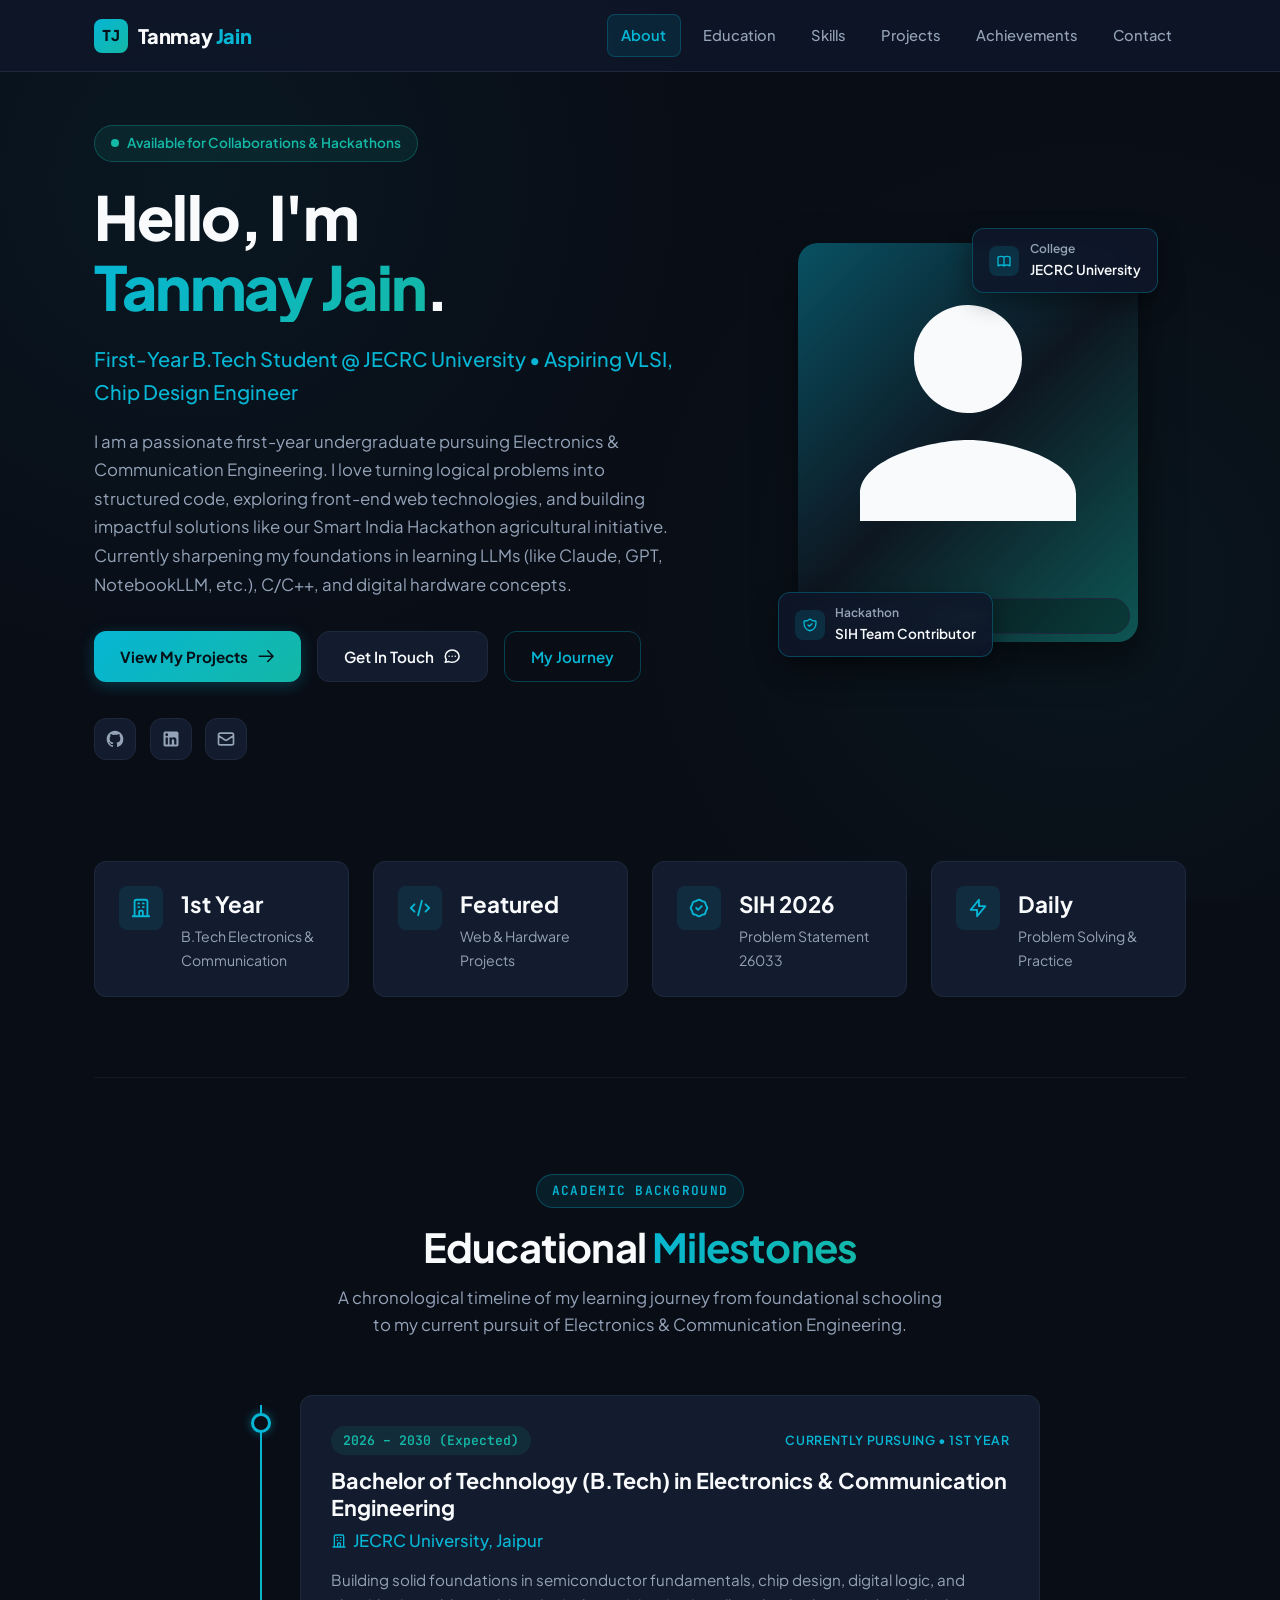
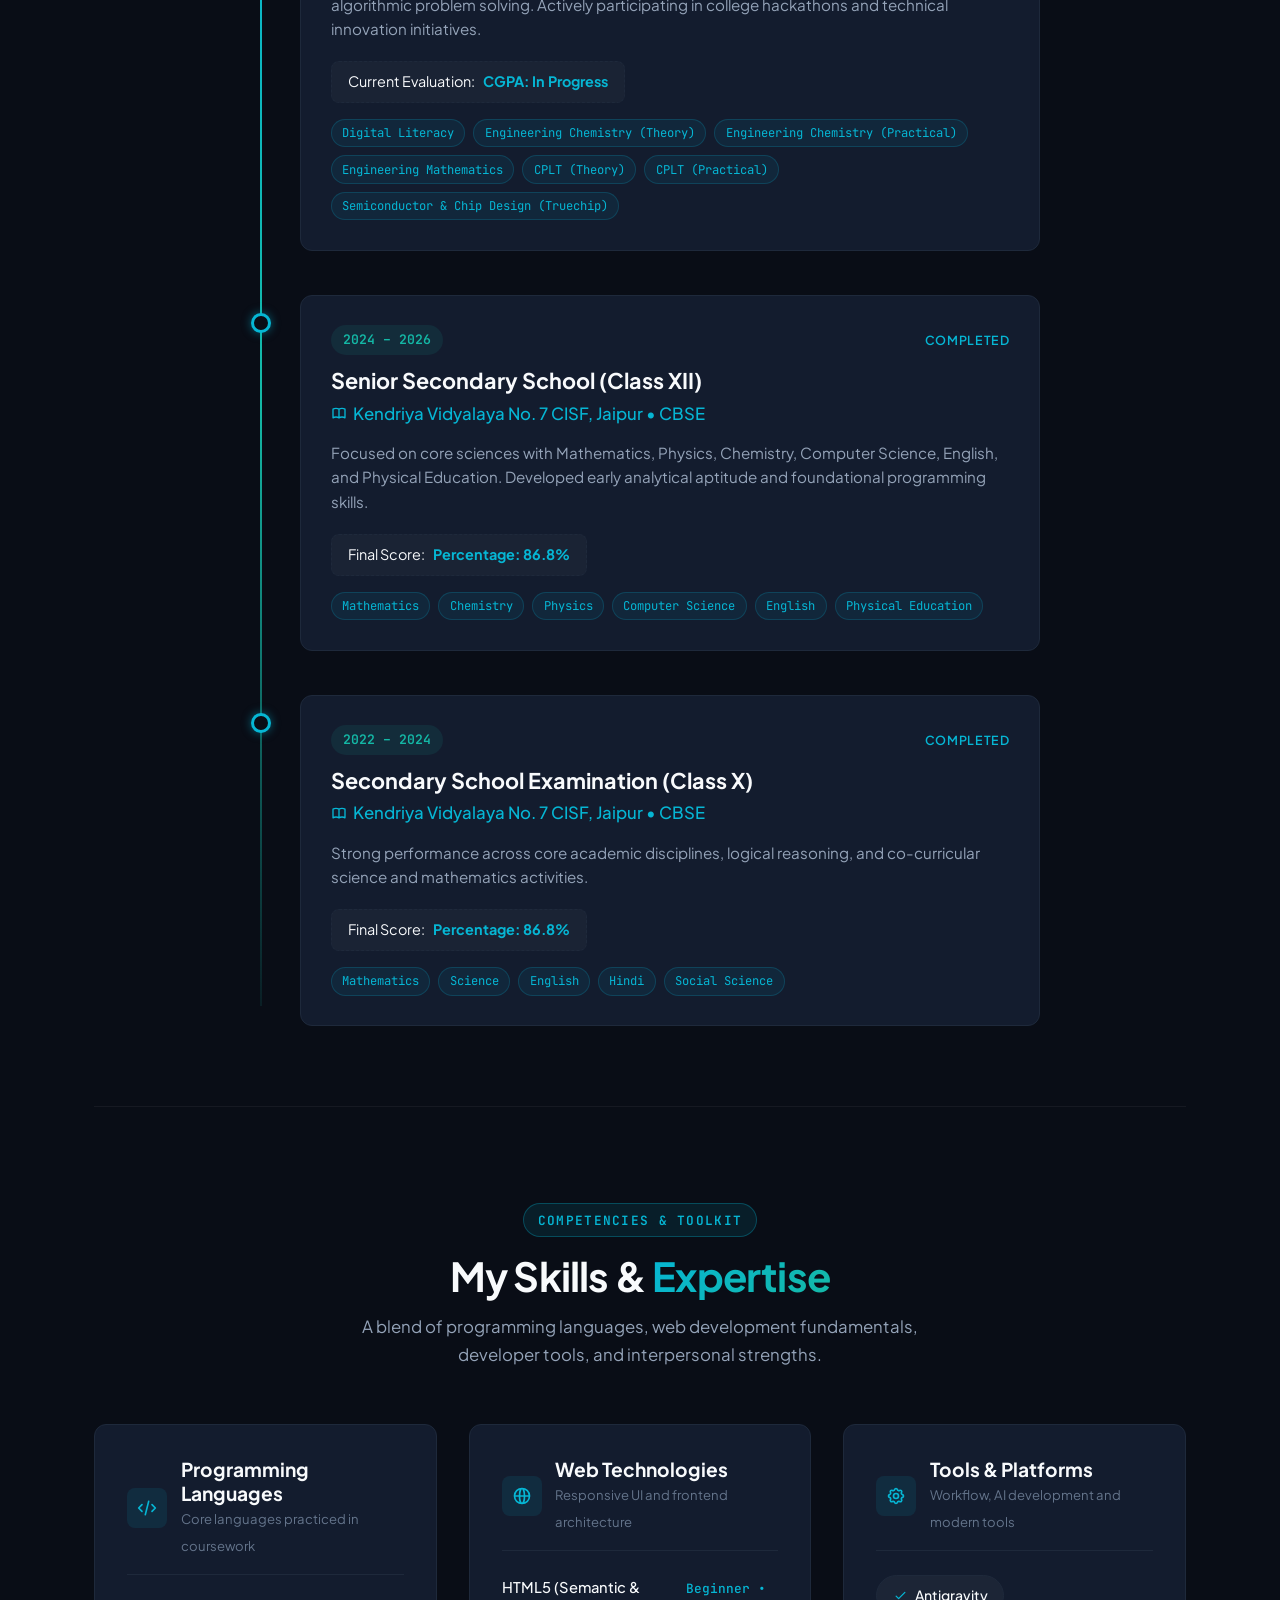
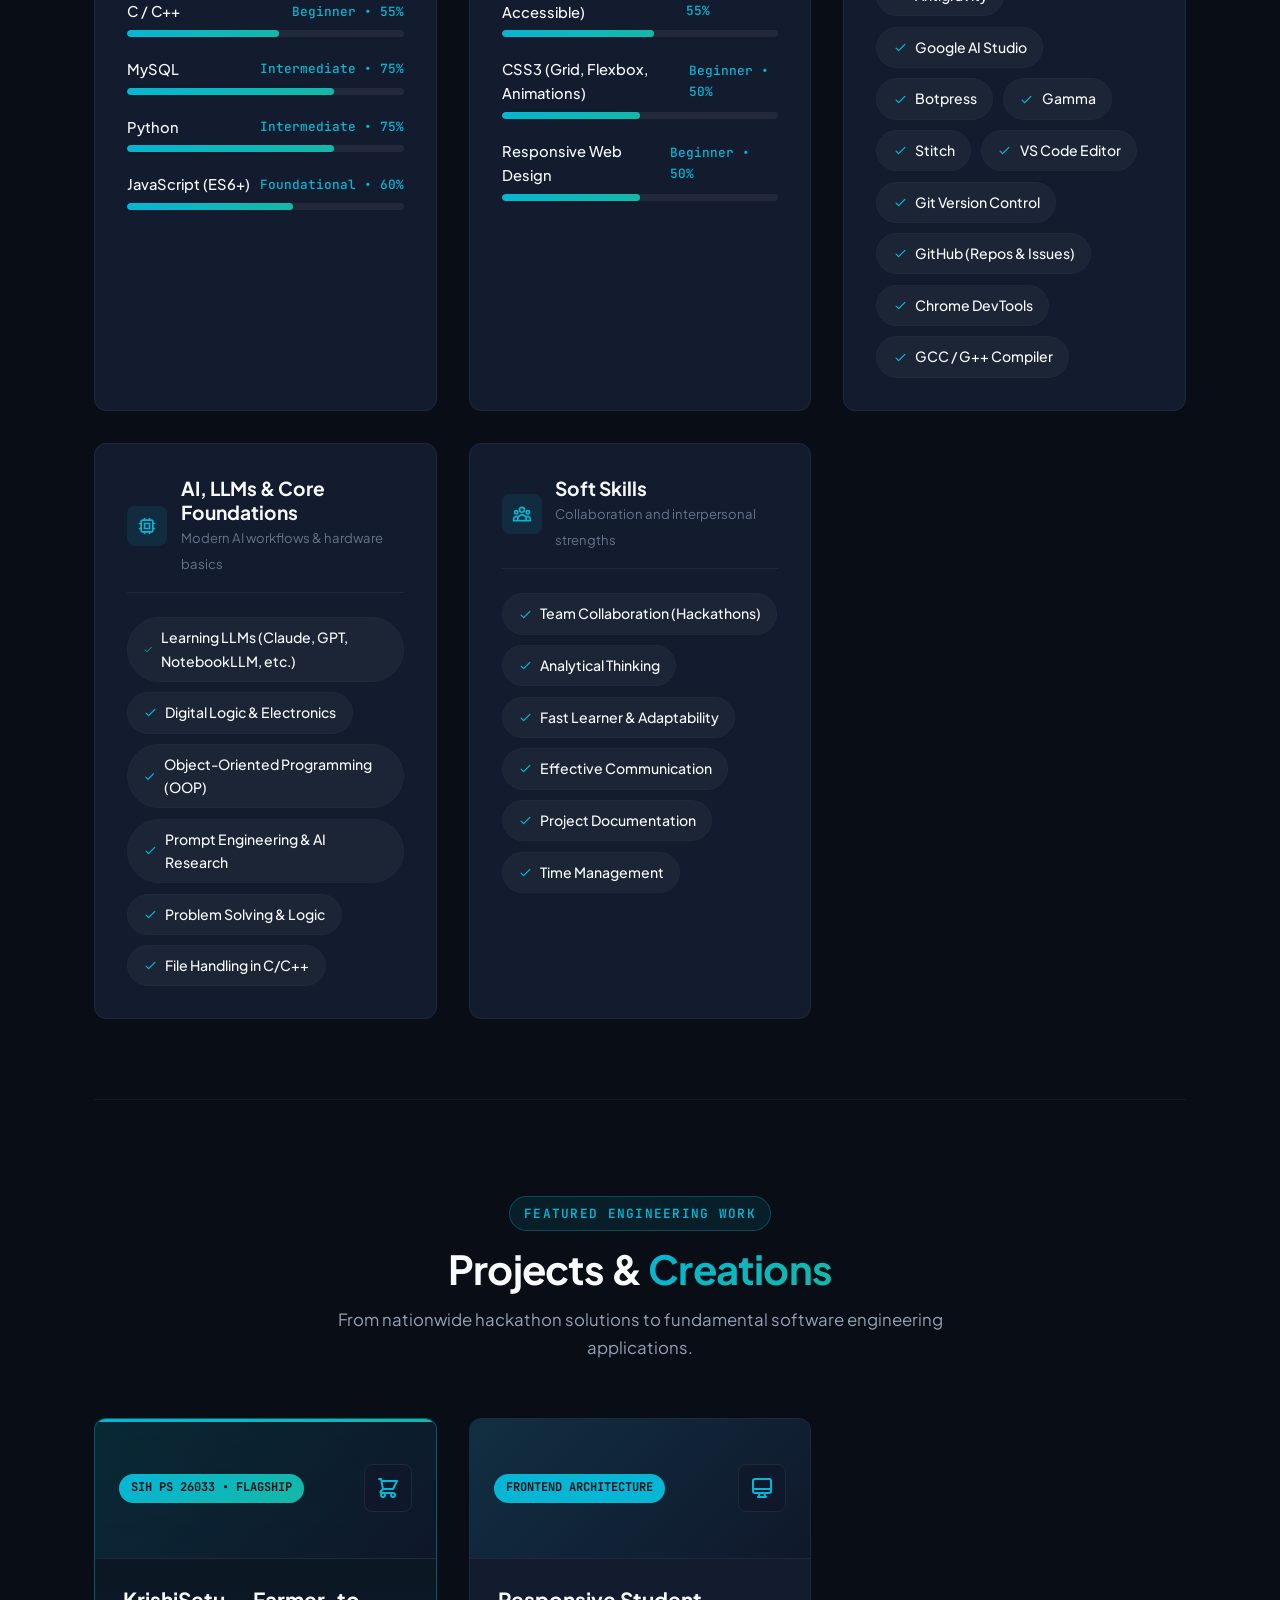
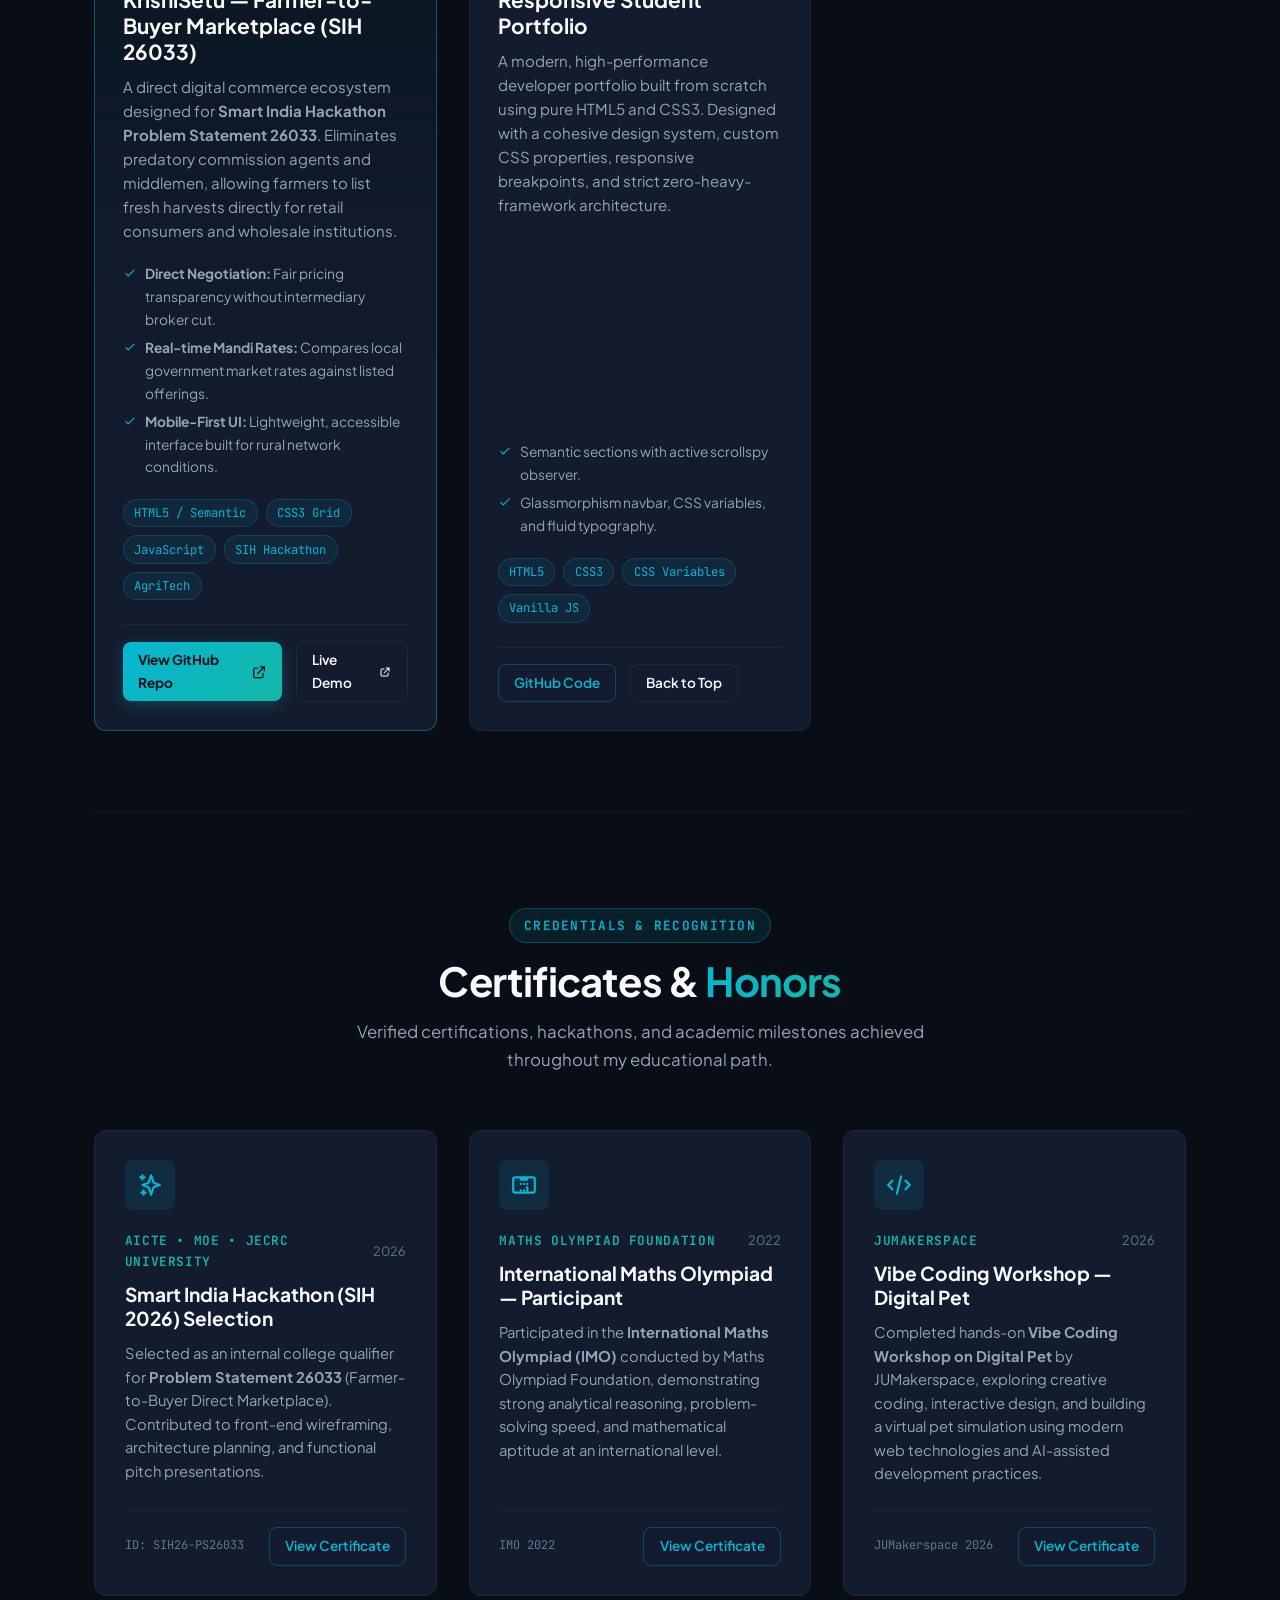
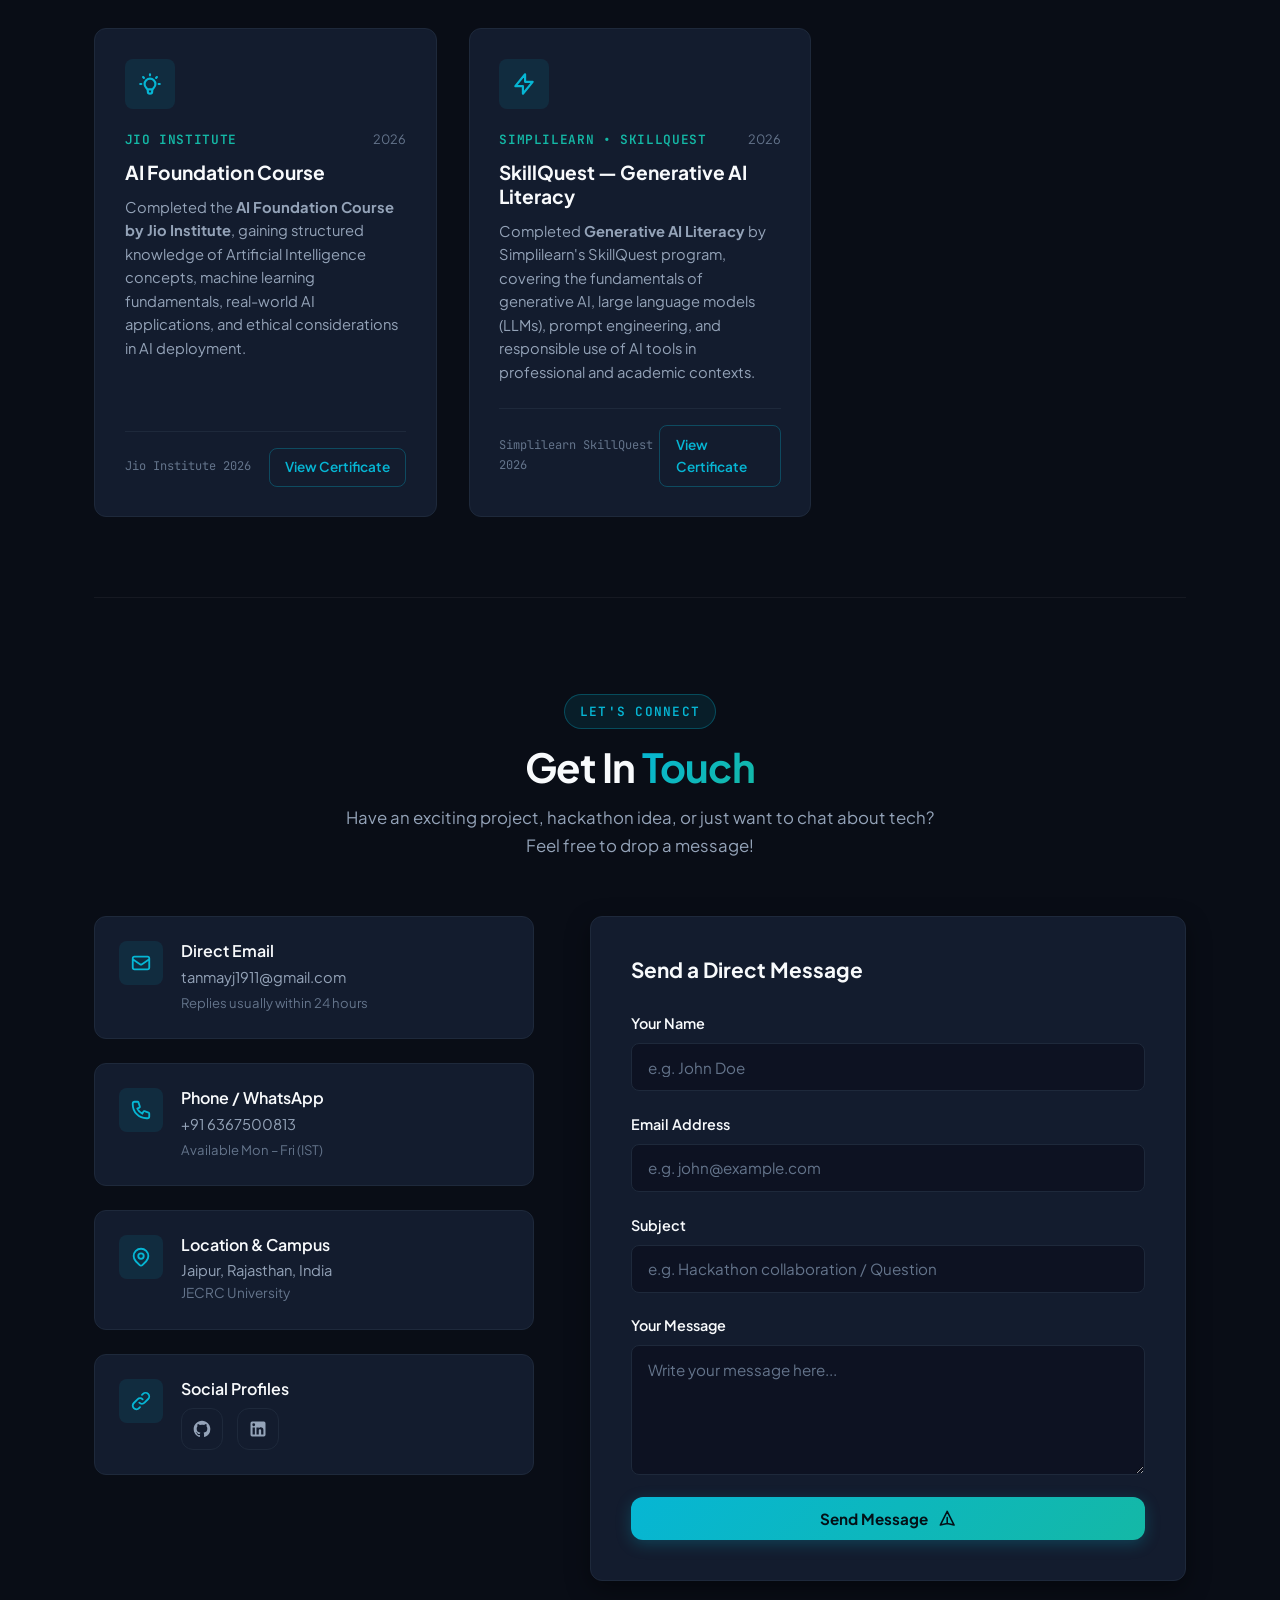
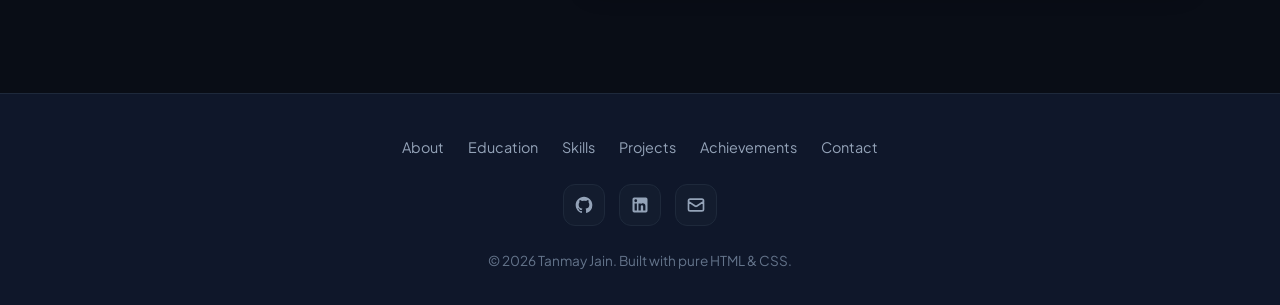
==== index.html @ 51c9bcc3 "Update certificate link to point to PDF file" ====
<!DOCTYPE html>
<html lang="en">
<head>
  <meta charset="UTF-8">
  <meta name="viewport" content="width=device-width, initial-scale=1.0">
  <!-- REPLACE: Change website title if desired -->
  <title>Tanmay Jain | B.Tech Portfolio</title>
  <meta name="description" content="Personal portfolio of Tanmay Jain - First-Year B.Tech Student at JECRC University. Explore education, skills, projects including SIH 26033, and certifications.">
  <link rel="stylesheet" href="style.css">
  <script src="https://cdn.botpress.cloud/webchat/v5.0/inject.js"></script>
<script src="https://files.bpcontent.cloud/2026/10/04/11/20261004110800-MEG801L2.js" defer></script>
</head>
<body>

  <!-- ========================================================================
       SITE HEADER & NAVIGATION BAR (SMOOTH-SCROLLING SPA MENU)
       ======================================================================== -->
  <header class="site-header">
    <div class="container nav-container">
      <!-- Brand Logo / Monogram -->
      <a href="#about" class="brand-logo" aria-label="Tanmay Jain Portfolio Home">
        <span class="brand-badge">TJ</span>
        <span>Tanmay <span class="highlight">Jain</span></span>
      </a>

      <!-- Mobile Navigation Hamburger Button -->
      <button class="nav-toggle" aria-label="Toggle navigation menu" aria-expanded="false">
        <svg fill="none" stroke="currentColor" viewBox="0 0 24 24" aria-hidden="true">
          <path stroke-linecap="round" stroke-linejoin="round" stroke-width="2" d="M4 6h16M4 12h16M4 18h16"></path>
        </svg>
      </button>

      <!-- Navigation Links (Anchor links for single-page scrolling) -->
      <nav aria-label="Main Navigation">
        <ul class="nav-menu">
          <li><a href="#about" class="nav-link active">About</a></li>
          <li><a href="#education" class="nav-link">Education</a></li>
          <li><a href="#skills" class="nav-link">Skills</a></li>
          <li><a href="#projects" class="nav-link">Projects</a></li>
          <li><a href="#achievements" class="nav-link">Achievements</a></li>
          <li><a href="#contact" class="nav-link">Contact</a></li>
        </ul>
      </nav>
    </div>
  </header>

  <!-- ========================================================================
       MAIN UNIFIED PORTFOLIO CONTENT
       ======================================================================== -->
  <main class="main-content">
    <div class="container">

      <!-- ====================================================================
           SECTION 1: HERO & ABOUT
           ==================================================================== -->
      <section id="about" class="content-section" style="padding-top: 1rem;" aria-labelledby="hero-heading">
        <div class="hero-section">
          <!-- Hero Introduction Text Column -->
          <div class="hero-content">
            <div class="greeting-badge">
              <span class="pulse-dot"></span>
              <!-- REPLACE: Customize your current status -->
              <span>Available for Collaborations &amp; Hackathons</span>
            </div>

            <!-- REPLACE: Edit your name, title, and bio below -->
            <h1 id="hero-heading" class="hero-title">
              Hello, I'm <span class="gradient-text">Tanmay Jain</span>.
            </h1>

            <p class="hero-tagline">
              First-Year B.Tech Student @ JECRC University &bull; Aspiring VLSI, Chip Design Engineer
            </p>

            <p class="hero-bio">
              I am a passionate first-year undergraduate pursuing Electronics &amp; Communication Engineering. 
              I love turning logical problems into structured code, exploring front-end web technologies, 
              and building impactful solutions like our Smart India Hackathon agricultural initiative. 
              Currently sharpening my foundations in learning LLMs (like Claude, GPT, NotebookLLM, etc.), C/C++, and digital hardware concepts.
            </p>

            <!-- Call to Action Buttons -->
            <div class="hero-actions">
              <a href="#projects" class="btn btn-primary">
                <span>View My Projects</span>
                <svg fill="none" stroke="currentColor" viewBox="0 0 24 24" aria-hidden="true">
                  <path stroke-linecap="round" stroke-linejoin="round" stroke-width="2" d="M14 5l7 7m0 0l-7 7m7-7H3"></path>
                </svg>
              </a>
              <a href="#contact" class="btn btn-secondary">
                <span>Get In Touch</span>
                <svg fill="none" stroke="currentColor" viewBox="0 0 24 24" aria-hidden="true">
                  <path stroke-linecap="round" stroke-linejoin="round" stroke-width="2" d="M8 12h.01M12 12h.01M16 12h.01M21 12c0 4.418-4.03 8-9 8a9.863 9.863 0 01-4.255-.949L3 20l1.395-3.72C3.512 15.042 3 13.574 3 12c0-4.418 4.03-8 9-8s9 3.582 9 8z"></path>
                </svg>
              </a>
              <a href="#education" class="btn btn-outline">
                <span>My Journey</span>
              </a>
            </div>

            <!-- Social Links -->
            <div class="social-links" aria-label="Social Media Links">
              <a href="https://github.com/tanmayj1911-eng" target="_blank" rel="noopener noreferrer" class="social-btn" title="GitHub Profile" aria-label="GitHub Profile">
                <svg fill="currentColor" viewBox="0 0 24 24" aria-hidden="true">
                  <path fill-rule="evenodd" clip-rule="evenodd" d="M12 2C6.477 2 2 6.484 2 12.017c0 4.425 2.865 8.18 6.839 9.504.5.092.682-.217.682-.483 0-.237-.008-.868-.013-1.703-2.782.605-3.369-1.343-3.369-1.343-.454-1.158-1.11-1.466-1.11-1.466-.908-.62.069-.608.069-.608 1.003.07 1.53 1.032 1.53 1.032.892 1.53 2.341 1.088 2.91.832.092-.647.35-1.088.636-1.338-2.22-.253-4.555-1.113-4.555-4.951 0-1.093.39-1.988 1.029-2.688-.103-.253-.446-1.272.098-2.65 0 0 .84-.27 2.75 1.026A9.564 9.564 0 0112 6.844c.85.004 1.705.115 2.504.337 1.909-1.296 2.747-1.027 2.747-1.027.546 1.379.202 2.398.1 2.651.64.7 1.028 1.595 1.028 2.688 0 3.848-2.339 4.695-4.566 4.943.359.309.678.92.678 1.855 0 1.338-.012 2.419-.012 2.747 0 .268.18.58.688.482A10.019 10.019 0 0022 12.017C22 6.484 17.522 2 12 2z"/>
                </svg>
              </a>
              <a href="https://www.linkedin.com/in/tanmay-jain-4769b6425/?lipi=urn%3Ali%3Apage%3Ad_flagship3_profile_view_base_contact_details%3BcuidGbIJTzSHdfYh%2FBOyJA%3D%3D" target="_blank" rel="noopener noreferrer" class="social-btn" title="LinkedIn Profile" aria-label="LinkedIn Profile">
                <svg fill="currentColor" viewBox="0 0 24 24" aria-hidden="true">
                  <path d="M19 3a2 2 0 0 1 2 2v14a2 2 0 0 1-2 2H5a2 2 0 0 1-2-2V5a2 2 0 0 1 2-2h14m-.5 15.5v-5.3a3.26 3.26 0 0 0-3.26-3.26c-.85 0-1.84.52-2.28 1.3v-1.11h-2.79v8.37h2.79v-4.93c0-.77.62-1.4 1.39-1.4a1.4 1.4 0 0 1 1.4 1.4v4.93h2.75M6.88 8.56a1.68 1.68 0 0 0 1.68-1.68c0-.93-.75-1.69-1.68-1.69a1.69 1.69 0 0 0-1.69 1.69c0 .93.76 1.68 1.69 1.68m1.39 9.94v-8.37H5.5v8.37h2.77z"/>
                </svg>
              </a>
              <a href="mailto:tanmayj1911@gmail.com" class="social-btn" title="Send Email" aria-label="Send Email">
                <svg fill="none" stroke="currentColor" viewBox="0 0 24 24" aria-hidden="true">
                  <path stroke-linecap="round" stroke-linejoin="round" stroke-width="2" d="M3 8l7.89 5.26a2 2 0 002.22 0L21 8M5 19h14a2 2 0 002-2V7a2 2 0 00-2-2H5a2 2 0 00-2 2v10a2 2 0 002 2z"></path>
                </svg>
              </a>
            </div>
          </div>

          <!-- Hero Visual / Profile Photo Column -->
          <div class="hero-visual">
            <div class="avatar-wrapper">
              <div class="float-card top-right">
                <div class="float-card-icon">
                  <svg fill="none" stroke="currentColor" viewBox="0 0 24 24" aria-hidden="true">
                    <path stroke-linecap="round" stroke-linejoin="round" stroke-width="2" d="M12 6.253v13m0-13C10.832 5.477 9.246 5 7.5 5S4.168 5.477 3 6.253v13C4.168 18.477 5.754 18 7.5 18s3.332.477 4.5 1.253m0-13C13.168 5.477 14.754 5 16.5 5c1.747 0 3.332.477 4.5 1.253v13C19.832 18.477 18.247 18 16.5 18c-1.746 0-3.332.477-4.5 1.253"></path>
                  </svg>
                </div>
                <div>
                  <span style="display:block; font-size: 0.75rem; color: var(--text-muted);">College</span>
                  <span>JECRC University</span>
                </div>
              </div>

              <!-- Avatar Frame -->
              <!-- REPLACE: Replace SVG placeholder with:
                   <img src="images/profile.jpg" alt="Tanmay Jain" style="width:100%; height:100%; object-fit:cover;"> -->
              <div class="avatar frame">
                <svg class= "img src="images/tanmay headshot.jpeg" alt="Tanmay Jain" style="width:100%; height:100%; object-fit:cover;"fill="currentColor" viewBox="0 0 24 24" aria-hidden="true">
                  <path d="M12 12c2.21 0 4-1.79 4-4s-1.79-4-4-4-4 1.79-4 4 1.79 4 4 4zm0 2c-2.67 0-8 1.34-8 4v2h16v-2c0-2.66-5.33-4-8-4z"/>
                </svg>
                <div class="avatar-caption">Tanmay Jain &bull; Student</div>
              </div>

              <div class="float-card bottom-left">
                <div class="float-card-icon">
                  <svg fill="none" stroke="currentColor" viewBox="0 0 24 24" aria-hidden="true">
                    <path stroke-linecap="round" stroke-linejoin="round" stroke-width="2" d="M9 12l2 2 4-4m5.618-4.016A11.955 11.955 0 0112 2.944a11.955 11.955 0 01-8.618 3.04A12.02 12.02 0 003 9c0 5.591 3.824 10.29 9 11.622 5.176-1.332 9-6.03 9-11.622 0-1.042-.133-2.052-.382-3.016z"></path>
                  </svg>
                </div>
                <div>
                  <span style="display:block; font-size: 0.75rem; color: var(--text-muted);">Hackathon</span>
                  <span>SIH Team Contributor</span>
                </div>
              </div>
            </div>
          </div>
        </div>

        <!-- Quick Stats Grid -->
        <div class="stats-grid" style="margin-top: 3.5rem;">
          <div class="stat-card">
            <div class="stat-icon">
              <svg fill="none" stroke="currentColor" viewBox="0 0 24 24" aria-hidden="true">
                <path stroke-linecap="round" stroke-linejoin="round" stroke-width="2" d="M19 21V5a2 2 0 00-2-2H7a2 2 0 00-2 2v16m14 0h2m-2 0h-5m-9 0H3m2 0h5M9 7h1m-1 4h1m4-4h1m-1 4h1m-5 10v-5a1 1 0 011-1h2a1 1 0 011 1v5m-4 0h4"></path>
              </svg>
            </div>
            <div>
              <div class="stat-number">1st Year</div>
              <div class="stat-desc">B.Tech Electronics &amp; Communication</div>
            </div>
          </div>

          <div class="stat-card">
            <div class="stat-icon">
              <svg fill="none" stroke="currentColor" viewBox="0 0 24 24" aria-hidden="true">
                <path stroke-linecap="round" stroke-linejoin="round" stroke-width="2" d="M10 20l4-16m4 4l4 4-4 4M6 16l-4-4 4-4"></path>
              </svg>
            </div>
            <div>
              <div class="stat-number">Featured</div>
              <div class="stat-desc">Web &amp; Hardware Projects</div>
            </div>
          </div>

          <div class="stat-card">
            <div class="stat-icon">
              <svg fill="none" stroke="currentColor" viewBox="0 0 24 24" aria-hidden="true">
                <path stroke-linecap="round" stroke-linejoin="round" stroke-width="2" d="M9 12l2 2 4-4M7.835 4.697a3.42 3.42 0 001.946-.806 3.42 3.42 0 014.438 0 3.42 3.42 0 001.946.806 3.42 3.42 0 013.138 3.138 3.42 3.42 0 00.806 1.946 3.42 3.42 0 010 4.438 3.42 3.42 0 00-.806 1.946 3.42 3.42 0 01-3.138 3.138 3.42 3.42 0 00-1.946.806 3.42 3.42 0 01-4.438 0 3.42 3.42 0 00-1.946-.806 3.42 3.42 0 01-3.138-3.138 3.42 3.42 0 00-.806-1.946 3.42 3.42 0 010-4.438 3.42 3.42 0 00.806-1.946 3.42 3.42 0 013.138-3.138z"></path>
              </svg>
            </div>
            <div>
              <div class="stat-number">SIH 2026</div>
              <div class="stat-desc">Problem Statement 26033</div>
            </div>
          </div>

          <div class="stat-card">
            <div class="stat-icon">
              <svg fill="none" stroke="currentColor" viewBox="0 0 24 24" aria-hidden="true">
                <path stroke-linecap="round" stroke-linejoin="round" stroke-width="2" d="M13 10V3L4 14h7v7l9-11h-7z"></path>
              </svg>
            </div>
            <div>
              <div class="stat-number">Daily</div>
              <div class="stat-desc">Problem Solving &amp; Practice</div>
            </div>
          </div>
        </div>
      </section>

      <!-- ====================================================================
           SECTION 2: EDUCATION JOURNEY
           ==================================================================== -->
      <section id="education" class="content-section" aria-labelledby="education-heading">
        <div class="section-header">
          <div class="section-tag">Academic Background</div>
          <h2 id="education-heading" class="section-title">Educational <span class="gradient-text">Milestones</span></h2>
          <p class="section-subtitle">
            A chronological timeline of my learning journey from foundational schooling to my current pursuit of Electronics &amp; Communication Engineering.
          </p>
        </div>

        <div class="timeline-wrapper" role="list">
          
          <!-- Timeline Item 1: B.Tech College -->
          <article class="timeline-item" role="listitem">
            <div class="timeline-dot" aria-hidden="true"></div>
            <div class="timeline-card">
              <div class="timeline-meta">
                <span class="timeline-period">2026 &ndash; 2030 (Expected)</span>
                <span class="timeline-status">Currently Pursuing &bull; 1st Year</span>
              </div>

              <h3 class="timeline-title">Bachelor of Technology (B.Tech) in Electronics &amp; Communication Engineering</h3>
              
              <div class="timeline-institution">
                <svg fill="none" stroke="currentColor" viewBox="0 0 24 24" aria-hidden="true">
                  <path stroke-linecap="round" stroke-linejoin="round" stroke-width="2" d="M19 21V5a2 2 0 00-2-2H7a2 2 0 00-2 2v16m14 0h2m-2 0h-5m-9 0H3m2 0h5M9 7h1m-1 4h1m4-4h1m-1 4h1m-5 10v-5a1 1 0 011-1h2a1 1 0 011 1v5m-4 0h4"></path>
                </svg>
                <span>JECRC University, Jaipur</span>
              </div>

              <p class="timeline-desc">
                Building solid foundations in semiconductor fundamentals, chip design, digital logic, and algorithmic problem solving. Actively participating in college hackathons and technical innovation initiatives.
              </p>

              <div class="timeline-score">
                <span>Current Evaluation:</span>
                <strong>CGPA: In Progress</strong>
              </div>

              <div class="timeline-courses">
                <span class="tag">Digital Literacy</span>
                <span class="tag">Engineering Chemistry (Theory)</span>
                <span class="tag">Engineering Chemistry (Practical)</span>
                <span class="tag">Engineering Mathematics</span>
                <span class="tag">CPLT (Theory)</span>
                <span class="tag">CPLT (Practical)</span>
                <span class="tag">Semiconductor &amp; Chip Design (Truechip)</span>
              </div>
            </div>
          </article>

          <!-- Timeline Item 2: Class XII (Senior Secondary) -->
          <article class="timeline-item" role="listitem">
            <div class="timeline-dot" aria-hidden="true"></div>
            <div class="timeline-card">
              <div class="timeline-meta">
                <span class="timeline-period">2024 &ndash; 2026</span>
                <span class="timeline-status">Completed</span>
              </div>

              <h3 class="timeline-title">Senior Secondary School (Class XII)</h3>
              
              <div class="timeline-institution">
                <svg fill="none" stroke="currentColor" viewBox="0 0 24 24" aria-hidden="true">
                  <path stroke-linecap="round" stroke-linejoin="round" stroke-width="2" d="M12 6.253v13m0-13C10.832 5.477 9.246 5 7.5 5S4.168 5.477 3 6.253v13C4.168 18.477 5.754 18 7.5 18s3.332.477 4.5 1.253m0-13C13.168 5.477 14.754 5 16.5 5c1.747 0 3.332.477 4.5 1.253v13C19.832 18.477 18.247 18 16.5 18c-1.746 0-3.332.477-4.5 1.253"></path>
                </svg>
                <span>Kendriya Vidyalaya No. 7 CISF, Jaipur &bull; CBSE</span>
              </div>

              <p class="timeline-desc">
                Focused on core sciences with Mathematics, Physics, Chemistry, Computer Science, English, and Physical Education. Developed early analytical aptitude and foundational programming skills.
              </p>

              <div class="timeline-score">
                <span>Final Score:</span>
                <strong>Percentage: 86.8%</strong>
              </div>

              <div class="timeline-courses">
                <span class="tag">Mathematics</span>
                <span class="tag">Chemistry</span>
                <span class="tag">Physics</span>
                <span class="tag">Computer Science</span>
                <span class="tag">English</span>
                <span class="tag">Physical Education</span>
              </div>
            </div>
          </article>

          <!-- Timeline Item 3: Class X (Secondary School) -->
          <article class="timeline-item" role="listitem">
            <div class="timeline-dot" aria-hidden="true"></div>
            <div class="timeline-card">
              <div class="timeline-meta">
                <span class="timeline-period">2022 &ndash; 2024</span>
                <span class="timeline-status">Completed</span>
              </div>

              <h3 class="timeline-title">Secondary School Examination (Class X)</h3>
              
              <div class="timeline-institution">
                <svg fill="none" stroke="currentColor" viewBox="0 0 24 24" aria-hidden="true">
                  <path stroke-linecap="round" stroke-linejoin="round" stroke-width="2" d="M12 6.253v13m0-13C10.832 5.477 9.246 5 7.5 5S4.168 5.477 3 6.253v13C4.168 18.477 5.754 18 7.5 18s3.332.477 4.5 1.253m0-13C13.168 5.477 14.754 5 16.5 5c1.747 0 3.332.477 4.5 1.253v13C19.832 18.477 18.247 18 16.5 18c-1.746 0-3.332.477-4.5 1.253"></path>
                </svg>
                <span>Kendriya Vidyalaya No. 7 CISF, Jaipur &bull; CBSE</span>
              </div>

              <p class="timeline-desc">
                Strong performance across core academic disciplines, logical reasoning, and co-curricular science and mathematics activities.
              </p>

              <div class="timeline-score">
                <span>Final Score:</span>
                <strong>Percentage: 86.8%</strong>
              </div>

              <div class="timeline-courses">
                <span class="tag">Mathematics</span>
                <span class="tag">Science</span>
                <span class="tag">English</span>
                <span class="tag">Hindi</span>
                <span class="tag">Social Science</span>
              </div>
            </div>
          </article>

        </div>
      </section>

      <!-- ====================================================================
           SECTION 3: TECHNICAL & SOFT SKILLS
           ==================================================================== -->
      <section id="skills" class="content-section" aria-labelledby="skills-heading">
        <div class="section-header">
          <div class="section-tag">Competencies &amp; Toolkit</div>
          <h2 id="skills-heading" class="section-title">My Skills &amp; <span class="gradient-text">Expertise</span></h2>
          <p class="section-subtitle">
            A blend of programming languages, web development fundamentals, developer tools, and interpersonal strengths.
          </p>
        </div>

        <div class="skills-grid">
          
          <!-- Category 1: Programming Languages -->
          <div class="skills-category-card">
            <div class="category-header">
              <div class="category-icon">
                <svg fill="none" stroke="currentColor" viewBox="0 0 24 24" aria-hidden="true">
                  <path stroke-linecap="round" stroke-linejoin="round" stroke-width="2" d="M10 20l4-16m4 4l4 4-4 4M6 16l-4-4 4-4"></path>
                </svg>
              </div>
              <div>
                <h3 class="category-title">Programming Languages</h3>
                <span style="font-size: 0.82rem; color: var(--text-dim);">Core languages practiced in coursework</span>
              </div>
            </div>

            <div class="skill-list">
              <div class="skill-item">
                <div class="skill-info">
                  <span class="skill-name">C / C++</span>
                  <span class="skill-level">Beginner &bull; 55%</span>
                </div>
                <div class="skill-bar" aria-label="C / C++ proficiency 55%">
                  <div class="skill-progress" style="width: 55%;"></div>
                </div>
              </div>

              <div class="skill-item">
                <div class="skill-info">
                  <span class="skill-name">MySQL</span>
                  <span class="skill-level">Intermediate &bull; 75%</span>
                </div>
                <div class="skill-bar" aria-label="MySQL proficiency 75%">
                  <div class="skill-progress" style="width: 75%;"></div>
                </div>
              </div>

              <div class="skill-item">
                <div class="skill-info">
                  <span class="skill-name">Python</span>
                  <span class="skill-level">Intermediate &bull; 75%</span>
                </div>
                <div class="skill-bar" aria-label="Python proficiency 75%">
                  <div class="skill-progress" style="width: 75%;"></div>
                </div>
              </div>

              <div class="skill-item">
                <div class="skill-info">
                  <span class="skill-name">JavaScript (ES6+)</span>
                  <span class="skill-level">Foundational &bull; 60%</span>
                </div>
                <div class="skill-bar" aria-label="JavaScript proficiency 60%">
                  <div class="skill-progress" style="width: 60%;"></div>
                </div>
              </div>
            </div>
          </div>

          <!-- Category 2: Web Technologies -->
          <div class="skills-category-card">
            <div class="category-header">
              <div class="category-icon">
                <svg fill="none" stroke="currentColor" viewBox="0 0 24 24" aria-hidden="true">
                  <path stroke-linecap="round" stroke-linejoin="round" stroke-width="2" d="M21 12a9 9 0 01-9 9m9-9a9 9 0 00-9-9m9 9H3m9 9a9 9 0 01-9-9m9 9c1.657 0 3-4.03 3-9s-1.343-9-3-9m0 18c-1.657 0-3-4.03-3-9s1.343-9 3-9m-9 9a9 9 0 019-9"></path>
                </svg>
              </div>
              <div>
                <h3 class="category-title">Web Technologies</h3>
                <span style="font-size: 0.82rem; color: var(--text-dim);">Responsive UI and frontend architecture</span>
              </div>
            </div>

            <div class="skill-list">
              <div class="skill-item">
                <div class="skill-info">
                  <span class="skill-name">HTML5 (Semantic &amp; Accessible)</span>
                  <span class="skill-level">Beginner &bull; 55%</span>
                </div>
                <div class="skill-bar" aria-label="HTML5 proficiency 55%">
                  <div class="skill-progress" style="width: 55%;"></div>
                </div>
              </div>

              <div class="skill-item">
                <div class="skill-info">
                  <span class="skill-name">CSS3 (Grid, Flexbox, Animations)</span>
                  <span class="skill-level">Beginner &bull; 50%</span>
                </div>
                <div class="skill-bar" aria-label="CSS3 proficiency 50%">
                  <div class="skill-progress" style="width: 50%;"></div>
                </div>
              </div>

              <div class="skill-item">
                <div class="skill-info">
                  <span class="skill-name">Responsive Web Design</span>
                  <span class="skill-level">Beginner &bull; 50%</span>
                </div>
                <div class="skill-bar" aria-label="Responsive Design proficiency 50%">
                  <div class="skill-progress" style="width: 50%;"></div>
                </div>
              </div>
            </div>
          </div>

          <!-- Category 3: Developer Tools & Platforms -->
          <div class="skills-category-card">
            <div class="category-header">
              <div class="category-icon">
                <svg fill="none" stroke="currentColor" viewBox="0 0 24 24" aria-hidden="true">
                  <path stroke-linecap="round" stroke-linejoin="round" stroke-width="2" d="M10.325 4.317c.426-1.756 2.924-1.756 3.35 0a1.724 1.724 0 002.573 1.066c1.543-.94 3.31.826 2.37 2.37a1.724 1.724 0 001.065 2.572c1.756.426 1.756 2.924 0 3.35a1.724 1.724 0 00-1.066 2.573c.94 1.543-.826 3.31-2.37 2.37a1.724 1.724 0 00-2.572 1.065c-.426 1.756-2.924 1.756-3.35 0a1.724 1.724 0 00-2.573-1.066c-1.543.94-3.31-.826-2.37-2.37a1.724 1.724 0 00-1.065-2.572c-1.756-.426-1.756-2.924 0-3.35a1.724 1.724 0 001.066-2.573c-.94-1.543.826-3.31 2.37-2.37.996.608 2.296.07 2.572-1.065z"></path>
                  <path stroke-linecap="round" stroke-linejoin="round" stroke-width="2" d="M15 12a3 3 0 11-6 0 3 3 0 016 0z"></path>
                </svg>
              </div>
              <div>
                <h3 class="category-title">Tools &amp; Platforms</h3>
                <span style="font-size: 0.82rem; color: var(--text-dim);">Workflow, AI development and modern tools</span>
              </div>
            </div>

            <div class="badges-container">
              <span class="badge-tag"><svg fill="none" stroke="currentColor" viewBox="0 0 24 24"><path stroke-linecap="round" stroke-linejoin="round" stroke-width="2" d="M5 13l4 4L19 7"></path></svg>Antigravity</span>
              <span class="badge-tag"><svg fill="none" stroke="currentColor" viewBox="0 0 24 24"><path stroke-linecap="round" stroke-linejoin="round" stroke-width="2" d="M5 13l4 4L19 7"></path></svg>Google AI Studio</span>
              <span class="badge-tag"><svg fill="none" stroke="currentColor" viewBox="0 0 24 24"><path stroke-linecap="round" stroke-linejoin="round" stroke-width="2" d="M5 13l4 4L19 7"></path></svg>Botpress</span>
              <span class="badge-tag"><svg fill="none" stroke="currentColor" viewBox="0 0 24 24"><path stroke-linecap="round" stroke-linejoin="round" stroke-width="2" d="M5 13l4 4L19 7"></path></svg>Gamma</span>
              <span class="badge-tag"><svg fill="none" stroke="currentColor" viewBox="0 0 24 24"><path stroke-linecap="round" stroke-linejoin="round" stroke-width="2" d="M5 13l4 4L19 7"></path></svg>Stitch</span>
              <span class="badge-tag"><svg fill="none" stroke="currentColor" viewBox="0 0 24 24"><path stroke-linecap="round" stroke-linejoin="round" stroke-width="2" d="M5 13l4 4L19 7"></path></svg>VS Code Editor</span>
              <span class="badge-tag"><svg fill="none" stroke="currentColor" viewBox="0 0 24 24"><path stroke-linecap="round" stroke-linejoin="round" stroke-width="2" d="M5 13l4 4L19 7"></path></svg>Git Version Control</span>
              <span class="badge-tag"><svg fill="none" stroke="currentColor" viewBox="0 0 24 24"><path stroke-linecap="round" stroke-linejoin="round" stroke-width="2" d="M5 13l4 4L19 7"></path></svg>GitHub (Repos &amp; Issues)</span>
              <span class="badge-tag"><svg fill="none" stroke="currentColor" viewBox="0 0 24 24"><path stroke-linecap="round" stroke-linejoin="round" stroke-width="2" d="M5 13l4 4L19 7"></path></svg>Chrome DevTools</span>
              <span class="badge-tag"><svg fill="none" stroke="currentColor" viewBox="0 0 24 24"><path stroke-linecap="round" stroke-linejoin="round" stroke-width="2" d="M5 13l4 4L19 7"></path></svg>GCC / G++ Compiler</span>
            </div>
          </div>

          <!-- Category 4: AI, LLMs & Core Foundations -->
          <div class="skills-category-card">
            <div class="category-header">
              <div class="category-icon">
                <svg fill="none" stroke="currentColor" viewBox="0 0 24 24" aria-hidden="true">
                  <path stroke-linecap="round" stroke-linejoin="round" stroke-width="2" d="M9 3v2m6-2v2M9 19v2m6-2v2M5 9H3m2 6H3m18-6h-2m2 6h-2M7 19h10a2 2 0 002-2V7a2 2 0 00-2-2H7a2 2 0 00-2 2v10a2 2 0 002 2zM9 9h6v6H9V9z"></path>
                </svg>
              </div>
              <div>
                <h3 class="category-title">AI, LLMs &amp; Core Foundations</h3>
                <span style="font-size: 0.82rem; color: var(--text-dim);">Modern AI workflows &amp; hardware basics</span>
              </div>
            </div>

            <div class="badges-container">
              <span class="badge-tag"><svg fill="none" stroke="currentColor" viewBox="0 0 24 24"><path stroke-linecap="round" stroke-linejoin="round" stroke-width="2" d="M5 13l4 4L19 7"></path></svg>Learning LLMs (Claude, GPT, NotebookLLM, etc.)</span>
              <span class="badge-tag"><svg fill="none" stroke="currentColor" viewBox="0 0 24 24"><path stroke-linecap="round" stroke-linejoin="round" stroke-width="2" d="M5 13l4 4L19 7"></path></svg>Digital Logic &amp; Electronics</span>
              <span class="badge-tag"><svg fill="none" stroke="currentColor" viewBox="0 0 24 24"><path stroke-linecap="round" stroke-linejoin="round" stroke-width="2" d="M5 13l4 4L19 7"></path></svg>Object-Oriented Programming (OOP)</span>
              <span class="badge-tag"><svg fill="none" stroke="currentColor" viewBox="0 0 24 24"><path stroke-linecap="round" stroke-linejoin="round" stroke-width="2" d="M5 13l4 4L19 7"></path></svg>Prompt Engineering &amp; AI Research</span>
              <span class="badge-tag"><svg fill="none" stroke="currentColor" viewBox="0 0 24 24"><path stroke-linecap="round" stroke-linejoin="round" stroke-width="2" d="M5 13l4 4L19 7"></path></svg>Problem Solving &amp; Logic</span>
              <span class="badge-tag"><svg fill="none" stroke="currentColor" viewBox="0 0 24 24"><path stroke-linecap="round" stroke-linejoin="round" stroke-width="2" d="M5 13l4 4L19 7"></path></svg>File Handling in C/C++</span>
            </div>
          </div>

          <!-- Category 5: Soft Skills & Team Strengths -->
          <div class="skills-category-card">
            <div class="category-header">
              <div class="category-icon">
                <svg fill="none" stroke="currentColor" viewBox="0 0 24 24" aria-hidden="true">
                  <path stroke-linecap="round" stroke-linejoin="round" stroke-width="2" d="M17 20h5v-2a3 3 0 00-5.356-1.857M17 20H7m10 0v-2c0-.656-.126-1.283-.356-1.857M7 20H2v-2a3 3 0 015.356-1.857M7 20v-2c0-.656.126-1.283.356-1.857m0 0a5.002 5.002 0 019.288 0M15 7a3 3 0 11-6 0 3 3 0 016 0zm6 3a2 2 0 11-4 0 2 2 0 014 0zM7 10a2 2 0 11-4 0 2 2 0 014 0z"></path>
                </svg>
              </div>
              <div>
                <h3 class="category-title">Soft Skills</h3>
                <span style="font-size: 0.82rem; color: var(--text-dim);">Collaboration and interpersonal strengths</span>
              </div>
            </div>

            <div class="badges-container">
              <span class="badge-tag"><svg fill="none" stroke="currentColor" viewBox="0 0 24 24"><path stroke-linecap="round" stroke-linejoin="round" stroke-width="2" d="M5 13l4 4L19 7"></path></svg>Team Collaboration (Hackathons)</span>
              <span class="badge-tag"><svg fill="none" stroke="currentColor" viewBox="0 0 24 24"><path stroke-linecap="round" stroke-linejoin="round" stroke-width="2" d="M5 13l4 4L19 7"></path></svg>Analytical Thinking</span>
              <span class="badge-tag"><svg fill="none" stroke="currentColor" viewBox="0 0 24 24"><path stroke-linecap="round" stroke-linejoin="round" stroke-width="2" d="M5 13l4 4L19 7"></path></svg>Fast Learner &amp; Adaptability</span>
              <span class="badge-tag"><svg fill="none" stroke="currentColor" viewBox="0 0 24 24"><path stroke-linecap="round" stroke-linejoin="round" stroke-width="2" d="M5 13l4 4L19 7"></path></svg>Effective Communication</span>
              <span class="badge-tag"><svg fill="none" stroke="currentColor" viewBox="0 0 24 24"><path stroke-linecap="round" stroke-linejoin="round" stroke-width="2" d="M5 13l4 4L19 7"></path></svg>Project Documentation</span>
              <span class="badge-tag"><svg fill="none" stroke="currentColor" viewBox="0 0 24 24"><path stroke-linecap="round" stroke-linejoin="round" stroke-width="2" d="M5 13l4 4L19 7"></path></svg>Time Management</span>
            </div>
          </div>

        </div>
      </section>

      <!-- ====================================================================
           SECTION 4: PROJECTS SHOWCASE
           ==================================================================== -->
      <section id="projects" class="content-section" aria-labelledby="projects-heading">
        <div class="section-header">
          <div class="section-tag">Featured Engineering Work</div>
          <h2 id="projects-heading" class="section-title">Projects &amp; <span class="gradient-text">Creations</span></h2>
          <p class="section-subtitle">
            From nationwide hackathon solutions to fundamental software engineering applications.
          </p>
        </div>

        <div class="projects-grid">
          
          <!-- Featured Project: SIH Problem Statement 26033 -->
          <article class="project-card featured">
            <div class="project-card-header">
              <span class="project-category-badge featured-pill">SIH PS 26033 &bull; Flagship</span>
              <div class="project-icon-box" title="AgriTech Marketplace">
                <svg fill="none" stroke="currentColor" viewBox="0 0 24 24" aria-hidden="true">
                  <path stroke-linecap="round" stroke-linejoin="round" stroke-width="2" d="M3 3h2l.4 2M7 13h10l4-8H5.4M7 13L5.4 5M7 13l-2.293 2.293c-.63.63-.184 1.707.707 1.707H17m0 0a2 2 0 100 4 2 2 0 000-4zm-8 2a2 2 0 11-4 0 2 2 0 014 0z"></path>
                </svg>
              </div>
            </div>

            <div class="project-card-body">
              <h3 class="project-title">KrishiSetu &mdash; Farmer-to-Buyer Marketplace (SIH 26033)</h3>
              
              <p class="project-description">
                A direct digital commerce ecosystem designed for <strong>Smart India Hackathon Problem Statement 26033</strong>. 
                Eliminates predatory commission agents and middlemen, allowing farmers to list fresh harvests directly for retail consumers and wholesale institutions.
              </p>

              <ul class="project-highlights">
                <li>
                  <svg fill="none" stroke="currentColor" viewBox="0 0 24 24" aria-hidden="true"><path stroke-linecap="round" stroke-linejoin="round" stroke-width="2" d="M5 13l4 4L19 7"></path></svg>
                  <span><strong>Direct Negotiation:</strong> Fair pricing transparency without intermediary broker cut.</span>
                </li>
                <li>
                  <svg fill="none" stroke="currentColor" viewBox="0 0 24 24" aria-hidden="true"><path stroke-linecap="round" stroke-linejoin="round" stroke-width="2" d="M5 13l4 4L19 7"></path></svg>
                  <span><strong>Real-time Mandi Rates:</strong> Compares local government market rates against listed offerings.</span>
                </li>
                <li>
                  <svg fill="none" stroke="currentColor" viewBox="0 0 24 24" aria-hidden="true"><path stroke-linecap="round" stroke-linejoin="round" stroke-width="2" d="M5 13l4 4L19 7"></path></svg>
                  <span><strong>Mobile-First UI:</strong> Lightweight, accessible interface built for rural network conditions.</span>
                </li>
              </ul>

              <div class="project-tags">
                <span class="tag">HTML5 / Semantic</span>
                <span class="tag">CSS3 Grid</span>
                <span class="tag">JavaScript</span>
                <span class="tag">SIH Hackathon</span>
                <span class="tag">AgriTech</span>
              </div>

              <!-- Action Links -->
              <div class="project-footer">
                <a href="https://github.com" target="_blank" rel="noopener noreferrer" class="btn btn-primary btn-sm">
                  <span>View GitHub Repo</span>
                  <svg fill="none" stroke="currentColor" viewBox="0 0 24 24" aria-hidden="true">
                    <path stroke-linecap="round" stroke-linejoin="round" stroke-width="2" d="M10 6H6a2 2 0 00-2 2v10a2 2 0 002 2h10a2 2 0 002-2v-4M14 4h6m0 0v6m0-6L10 14"></path>
                  </svg>
                </a>
                <a href="https://krishisetu-3-h1qy.onrender.com/" target="_blank" rel="noopener noreferrer" class="btn btn-secondary btn-sm">
                  <span>Live Demo</span>
                  <svg fill="none" stroke="currentColor" viewBox="0 0 24 24" aria-hidden="true" style="width: 14px; height: 14px;">
                    <path stroke-linecap="round" stroke-linejoin="round" stroke-width="2" d="M10 6H6a2 2 0 00-2 2v10a2 2 0 002 2h10a2 2 0 002-2v-4M14 4h6m0 0v6m0-6L10 14"></path>
                  </svg>
                </a>
              </div>
            </div>
          </article>

          <!-- Project 2: Personal Portfolio Website -->
          <article class="project-card">
            <div class="project-card-header">
              <span class="project-category-badge">Frontend Architecture</span>
              <div class="project-icon-box" title="Web Portfolio">
                <svg fill="none" stroke="currentColor" viewBox="0 0 24 24" aria-hidden="true">
                  <path stroke-linecap="round" stroke-linejoin="round" stroke-width="2" d="M9.75 17L9 20l-1 1h8l-1-1-.75-3M3 13h18M5 17h14a2 2 0 002-2V5a2 2 0 00-2-2H5a2 2 0 00-2 2v10a2 2 0 002 2z"></path>
                </svg>
              </div>
            </div>

            <div class="project-card-body">
              <h3 class="project-title">Responsive Student Portfolio</h3>
              
              <p class="project-description">
                A modern, high-performance developer portfolio built from scratch using pure HTML5 and CSS3. 
                Designed with a cohesive design system, custom CSS properties, responsive breakpoints, and strict zero-heavy-framework architecture.
              </p>

              <ul class="project-highlights">
                <li>
                  <svg fill="none" stroke="currentColor" viewBox="0 0 24 24" aria-hidden="true"><path stroke-linecap="round" stroke-linejoin="round" stroke-width="2" d="M5 13l4 4L19 7"></path></svg>
                  <span>Semantic sections with active scrollspy observer.</span>
                </li>
                <li>
                  <svg fill="none" stroke="currentColor" viewBox="0 0 24 24" aria-hidden="true"><path stroke-linecap="round" stroke-linejoin="round" stroke-width="2" d="M5 13l4 4L19 7"></path></svg>
                  <span>Glassmorphism navbar, CSS variables, and fluid typography.</span>
                </li>
              </ul>

              <div class="project-tags">
                <span class="tag">HTML5</span>
                <span class="tag">CSS3</span>
                <span class="tag">CSS Variables</span>
                <span class="tag">Vanilla JS</span>
              </div>

              <div class="project-footer">
                <a href="https://github.com" target="_blank" rel="noopener noreferrer" class="btn btn-outline btn-sm">
                  <span>GitHub Code</span>
                </a>
                <a href="#about" class="btn btn-secondary btn-sm">
                  <span>Back to Top</span>
                </a>
              </div>
            </div>
          </article>

        </div>
      </section>

      <!-- ====================================================================
           SECTION 5: ACHIEVEMENTS & CERTIFICATES
           ==================================================================== -->
      <section id="achievements" class="content-section" aria-labelledby="achievements-heading">
        <div class="section-header">
          <div class="section-tag">Credentials &amp; Recognition</div>
          <h2 id="achievements-heading" class="section-title">Certificates &amp; <span class="gradient-text">Honors</span></h2>
          <p class="section-subtitle">
            Verified certifications, hackathons, and academic milestones achieved throughout my educational path.
          </p>
        </div>

        <div class="achievements-grid">

          <!-- Achievement 1: Smart India Hackathon SIH 2026 -->
          <article class="cert-card">
            <div class="cert-badge-icon">
              <svg fill="none" stroke="currentColor" viewBox="0 0 24 24" aria-hidden="true">
                <path stroke-linecap="round" stroke-linejoin="round" stroke-width="2" d="M5 3v4M3 5h4M6 17v4m-2-2h4m5-16l2.286 6.857L21 12l-5.714 2.143L13 21l-2.286-6.857L5 12l5.714-2.143L13 3z"></path>
              </svg>
            </div>

            <div class="cert-issuer-row">
              <span class="cert-issuer">AICTE &bull; MoE &bull; JECRC University</span>
              <span class="cert-date">2026</span>
            </div>

            <h3 class="cert-title">Smart India Hackathon (SIH 2026) Selection</h3>

            <p class="cert-description">
              Selected as an internal college qualifier for <strong>Problem Statement 26033</strong> (Farmer-to-Buyer Direct Marketplace). Contributed to front-end wireframing, architecture planning, and functional pitch presentations.
            </p>

            <div class="cert-footer">
              <span class="cert-id">ID: SIH26-PS26033</span>
              <a href="JECRC hackquest9.0(SIH PRELIMS).pdf" class="btn btn-outline btn-sm">
                <span>View Certificate</span>
              </a>
            </div>
          </article>

          <!-- Achievement 2: International Maths Olympiad -->
          <article class="cert-card">
            <div class="cert-badge-icon">
              <svg fill="none" stroke="currentColor" viewBox="0 0 24 24" aria-hidden="true">
                <path stroke-linecap="round" stroke-linejoin="round" stroke-width="2" d="M9 7h6m0 10v-3m-3 3h.01M9 17h.01M9 11h.01M12 11h.01M15 11h.01M4 19h16a2 2 0 002-2V7a2 2 0 00-2-2H4a2 2 0 00-2 2v10a2 2 0 002 2z"></path>
              </svg>
            </div>

            <div class="cert-issuer-row">
              <span class="cert-issuer">Maths Olympiad Foundation</span>
              <span class="cert-date">2022</span>
            </div>

            <h3 class="cert-title">International Maths Olympiad — Participant</h3>

            <p class="cert-description">
              Participated in the <strong>International Maths Olympiad (IMO)</strong> conducted by Maths Olympiad Foundation, demonstrating strong analytical reasoning, problem-solving speed, and mathematical aptitude at an international level.
            </p>

            <div class="cert-footer">
              <span class="cert-id">IMO 2022</span>
              <a href="INTERNATIONAL MATHS OLYMPIAD (2022).pdf" class="btn btn-outline btn-sm">
                <span>View Certificate</span>
              </a>
            </div>
          </article>

          <!-- Achievement 3: Vibe Coding Workshop – Digital Pet -->
          <article class="cert-card">
            <div class="cert-badge-icon">
              <svg fill="none" stroke="currentColor" viewBox="0 0 24 24" aria-hidden="true">
                <path stroke-linecap="round" stroke-linejoin="round" stroke-width="2" d="M10 20l4-16m4 4l4 4-4 4M6 16l-4-4 4-4"></path>
              </svg>
            </div>

            <div class="cert-issuer-row">
              <span class="cert-issuer">JUMakerspace</span>
              <span class="cert-date">2026</span>
            </div>

            <h3 class="cert-title">Vibe Coding Workshop — Digital Pet</h3>

            <p class="cert-description">
              Completed hands-on <strong>Vibe Coding Workshop on Digital Pet</strong> by JUMakerspace, exploring creative coding, interactive design, and building a virtual pet simulation using modern web technologies and AI-assisted development practices.
            </p>

            <div class="cert-footer">
              <span class="cert-id">JUMakerspace 2026</span>
              <a href="JUMakerspace(Vibe Coding).jpg" class="btn btn-outline btn-sm">
                <span>View Certificate</span>
              </a>
            </div>
          </article>

          <!-- Achievement 4: AI Foundation Course – Jio Institute -->
          <article class="cert-card">
            <div class="cert-badge-icon">
              <svg fill="none" stroke="currentColor" viewBox="0 0 24 24" aria-hidden="true">
                <path stroke-linecap="round" stroke-linejoin="round" stroke-width="2" d="M9.663 17h4.673M12 3v1m6.364 1.636l-.707.707M21 12h-1M4 12H3m3.343-5.657l-.707-.707m2.828 9.9a5 5 0 117.072 0l-.548.547A3.374 3.374 0 0014 18.469V19a2 2 0 11-4 0v-.531c0-.895-.356-1.754-.988-2.386l-.548-.547z"></path>
              </svg>
            </div>

            <div class="cert-issuer-row">
              <span class="cert-issuer">Jio Institute</span>
              <span class="cert-date">2026</span>
            </div>

            <h3 class="cert-title">AI Foundation Course</h3>

            <p class="cert-description">
              Completed the <strong>AI Foundation Course by Jio Institute</strong>, gaining structured knowledge of Artificial Intelligence concepts, machine learning fundamentals, real-world AI applications, and ethical considerations in AI deployment.
            </p>

            <div class="cert-footer">
              <span class="cert-id">Jio Institute 2026</span>
              <a href="AI COURSE BY JIO (BADGE).pdf" class="btn btn-outline btn-sm">
                <span>View Certificate</span>
              </a>
            </div>
          </article>

          <!-- Achievement 5: SkillQuest – Generative AI Literacy -->
          <article class="cert-card">
            <div class="cert-badge-icon">
              <svg fill="none" stroke="currentColor" viewBox="0 0 24 24" aria-hidden="true">
                <path stroke-linecap="round" stroke-linejoin="round" stroke-width="2" d="M13 10V3L4 14h7v7l9-11h-7z"></path>
              </svg>
            </div>

            <div class="cert-issuer-row">
              <span class="cert-issuer">Simplilearn &bull; SkillQuest</span>
              <span class="cert-date">2026</span>
            </div>

            <h3 class="cert-title">SkillQuest — Generative AI Literacy</h3>

            <p class="cert-description">
              Completed <strong>Generative AI Literacy</strong> by Simplilearn's SkillQuest program, covering the fundamentals of generative AI, large language models (LLMs), prompt engineering, and responsible use of AI tools in professional and academic contexts.
            </p>

            <div class="cert-footer">
              <span class="cert-id">Simplilearn SkillQuest 2026</span>
              <a href="skill quest - generative ai literacy quiz.pdf" class="btn btn-outline btn-sm">
                <span>View Certificate</span>
              </a>
            </div>
          </article>

        </div>
      </section>

      <!-- ====================================================================
           SECTION 6: CONTACT & CONNECT
           ==================================================================== -->
      <section id="contact" class="content-section" aria-labelledby="contact-heading">
        <div class="section-header">
          <div class="section-tag">Let's Connect</div>
          <h2 id="contact-heading" class="section-title">Get In <span class="gradient-text">Touch</span></h2>
          <p class="section-subtitle">
            Have an exciting project, hackathon idea, or just want to chat about tech? Feel free to drop a message!
          </p>
        </div>

        <div class="contact-layout">
          
          <!-- Left Column: Direct Contact Info Cards -->
          <div class="contact-info-col">
            <!-- Email Card -->
            <div class="contact-card">
              <div class="contact-icon">
                <svg fill="none" stroke="currentColor" viewBox="0 0 24 24" aria-hidden="true">
                  <path stroke-linecap="round" stroke-linejoin="round" stroke-width="2" d="M3 8l7.89 5.26a2 2 0 002.22 0L21 8M5 19h14a2 2 0 002-2V7a2 2 0 00-2-2H5a2 2 0 00-2 2v10a2 2 0 002 2z"></path>
                </svg>
              </div>
              <div class="contact-details">
                <h4>Direct Email</h4>
                <a href="mailto:tanmayj1911@gmail.com">tanmayj1911@gmail.com</a>
                <p style="font-size: 0.82rem; color: var(--text-dim); margin-top: 2px;">Replies usually within 24 hours</p>
              </div>
            </div>

            <!-- Phone Card -->
            <div class="contact-card">
              <div class="contact-icon">
                <svg fill="none" stroke="currentColor" viewBox="0 0 24 24" aria-hidden="true">
                  <path stroke-linecap="round" stroke-linejoin="round" stroke-width="2" d="M3 5a2 2 0 012-2h3.28a1 1 0 01.948.684l1.498 4.493a1 1 0 01-.502 1.21l-2.257 1.13a11.042 11.042 0 005.516 5.516l1.13-2.257a1 1 0 011.21-.502l4.493 1.498a1 1 0 01.684.949V19a2 2 0 01-2 2h-1C9.716 21 3 14.284 3 6V5z"></path>
                </svg>
              </div>
              <div class="contact-details">
                <h4>Phone / WhatsApp</h4>
                <a href="tel:+916367500813">+91 6367500813</a>
                <p style="font-size: 0.82rem; color: var(--text-dim); margin-top: 2px;">Available Mon &ndash; Fri (IST)</p>
              </div>
            </div>

            <!-- Location Card -->
            <div class="contact-card">
              <div class="contact-icon">
                <svg fill="none" stroke="currentColor" viewBox="0 0 24 24" aria-hidden="true">
                  <path stroke-linecap="round" stroke-linejoin="round" stroke-width="2" d="M17.657 16.657L13.414 20.9a1.998 1.998 0 01-2.827 0l-4.244-4.243a8 8 0 1111.314 0z"></path>
                  <path stroke-linecap="round" stroke-linejoin="round" stroke-width="2" d="M15 11a3 3 0 11-6 0 3 3 0 016 0z"></path>
                </svg>
              </div>
              <div class="contact-details">
                <h4>Location &amp; Campus</h4>
                <p>Jaipur, Rajasthan, India</p>
                <p style="font-size: 0.85rem; color: var(--text-dim);">JECRC University</p>
              </div>
            </div>

            <!-- Social Links Card -->
            <div class="contact-card">
              <div class="contact-icon">
                <svg fill="none" stroke="currentColor" viewBox="0 0 24 24" aria-hidden="true">
                  <path stroke-linecap="round" stroke-linejoin="round" stroke-width="2" d="M13.828 10.172a4 4 0 00-5.656 0l-4 4a4 4 0 105.656 5.656l1.102-1.101m-.758-4.899a4 4 0 005.656 0l4-4a4 4 0 00-5.656-5.656l-1.1 1.1"></path>
                </svg>
              </div>
              <div class="contact-details" style="flex: 1;">
                <h4>Social Profiles</h4>
                <div class="social-links" style="margin-top: 0.6rem;">
                  <a href="https://github.com/tanmayj1911-eng" target="_blank" rel="noopener noreferrer" class="social-btn" aria-label="GitHub Profile" title="GitHub Profile">
                    <svg fill="currentColor" viewBox="0 0 24 24"><path fill-rule="evenodd" clip-rule="evenodd" d="M12 2C6.477 2 2 6.484 2 12.017c0 4.425 2.865 8.18 6.839 9.504.5.092.682-.217.682-.483 0-.237-.008-.868-.013-1.703-2.782.605-3.369-1.343-3.369-1.343-.454-1.158-1.11-1.466-1.11-1.466-.908-.62.069-.608.069-.608 1.003.07 1.53 1.032 1.53 1.032.892 1.53 2.341 1.088 2.91.832.092-.647.35-1.088.636-1.338-2.22-.253-4.555-1.113-4.555-4.951 0-1.093.39-1.988 1.029-2.688-.103-.253-.446-1.272.098-2.65 0 0 .84-.27 2.75 1.026A9.564 9.564 0 0112 6.844c.85.004 1.705.115 2.504.337 1.909-1.296 2.747-1.027 2.747-1.027.546 1.379.202 2.398.1 2.651.64.7 1.028 1.595 1.028 2.688 0 3.848-2.339 4.695-4.566 4.943.359.309.678.92.678 1.855 0 1.338-.012 2.419-.012 2.747 0 .268.18.58.688.482A10.019 10.019 0 0022 12.017C22 6.484 17.522 2 12 2z"/></svg>
                  </a>
                  <a href="https://www.linkedin.com/in/tanmay-jain-4769b6425/?lipi=urn%3Ali%3Apage%3Ad_flagship3_profile_view_base_contact_details%3BcuidGbIJTzSHdfYh%2FBOyJA%3D%3D" target="_blank" rel="noopener noreferrer" class="social-btn" aria-label="LinkedIn Profile" title="LinkedIn Profile">
                    <svg fill="currentColor" viewBox="0 0 24 24"><path d="M19 3a2 2 0 0 1 2 2v14a2 2 0 0 1-2 2H5a2 2 0 0 1-2-2V5a2 2 0 0 1 2-2h14m-.5 15.5v-5.3a3.26 3.26 0 0 0-3.26-3.26c-.85 0-1.84.52-2.28 1.3v-1.11h-2.79v8.37h2.79v-4.93c0-.77.62-1.4 1.39-1.4a1.4 1.4 0 0 1 1.4 1.4v4.93h2.75M6.88 8.56a1.68 1.68 0 0 0 1.68-1.68c0-.93-.75-1.69-1.68-1.69a1.69 1.69 0 0 0-1.69 1.69c0 .93.76 1.68 1.69 1.68m1.39 9.94v-8.37H5.5v8.37h2.77z"/></svg>
                  </a>
                </div>
              </div>
            </div>
          </div>

          <!-- Right Column: Contact Form -->
          <div class="contact-form-card">
            <!-- TIP FOR FIRST-YEAR STUDENT: 
                 To make this form deliver real emails without building a backend, 
                 you can easily replace action="#" with a free Formspree endpoint:
                 action="https://formspree.io/f/YOUR_FORM_ID" method="POST"
            -->
            <form id="portfolio-contact-form" class="contact-form" action="#" method="POST">
              <h3 style="font-size: 1.3rem; margin-bottom: 0.5rem;">Send a Direct Message</h3>

              <div class="form-group">
                <label for="name">Your Name</label>
                <input type="text" id="name" name="name" class="form-control" placeholder="e.g. John Doe" required>
              </div>

              <div class="form-group">
                <label for="email">Email Address</label>
                <input type="email" id="email" name="email" class="form-control" placeholder="e.g. john@example.com" required>
              </div>

              <div class="form-group">
                <label for="subject">Subject</label>
                <input type="text" id="subject" name="subject" class="form-control" placeholder="e.g. Hackathon collaboration / Question" required>
              </div>

              <div class="form-group">
                <label for="message">Your Message</label>
                <textarea id="message" name="message" class="form-control" rows="5" placeholder="Write your message here..." required></textarea>
              </div>

              <button type="submit" class="btn btn-primary" style="width: 100%;">
                <span>Send Message</span>
                <svg fill="none" stroke="currentColor" viewBox="0 0 24 24" aria-hidden="true">
                  <path stroke-linecap="round" stroke-linejoin="round" stroke-width="2" d="M12 19l9 2-9-18-9 18 9-2zm0 0v-8"></path>
                </svg>
              </button>

              <div id="form-status" class="form-status" role="alert" aria-live="polite"></div>
            </form>
          </div>

        </div>
      </section>

    </div>
  </main>

  <!-- ========================================================================
       GLOBAL FOOTER
       ======================================================================== -->
  <footer class="site-footer">
    <div class="container footer-content">
      <ul class="footer-nav">
        <li><a href="#about">About</a></li>
        <li><a href="#education">Education</a></li>
        <li><a href="#skills">Skills</a></li>
        <li><a href="#projects">Projects</a></li>
        <li><a href="#achievements">Achievements</a></li>
        <li><a href="#contact">Contact</a></li>
      </ul>

      <div class="social-links" style="margin-top: 0;">
        <a href="https://github.com/tanmayj1911-eng" target="_blank" rel="noopener noreferrer" class="social-btn" aria-label="GitHub">
          <svg fill="currentColor" viewBox="0 0 24 24" aria-hidden="true"><path fill-rule="evenodd" clip-rule="evenodd" d="M12 2C6.477 2 2 6.484 2 12.017c0 4.425 2.865 8.18 6.839 9.504.5.092.682-.217.682-.483 0-.237-.008-.868-.013-1.703-2.782.605-3.369-1.343-3.369-1.343-.454-1.158-1.11-1.466-1.11-1.466-.908-.62.069-.608.069-.608 1.003.07 1.53 1.032 1.53 1.032.892 1.53 2.341 1.088 2.91.832.092-.647.35-1.088.636-1.338-2.22-.253-4.555-1.113-4.555-4.951 0-1.093.39-1.988 1.029-2.688-.103-.253-.446-1.272.098-2.65 0 0 .84-.27 2.75 1.026A9.564 9.564 0 0112 6.844c.85.004 1.705.115 2.504.337 1.909-1.296 2.747-1.027 2.747-1.027.546 1.379.202 2.398.1 2.651.64.7 1.028 1.595 1.028 2.688 0 3.848-2.339 4.695-4.566 4.943.359.309.678.92.678 1.855 0 1.338-.012 2.419-.012 2.747 0 .268.18.58.688.482A10.019 10.019 0 0022 12.017C22 6.484 17.522 2 12 2z"/></svg>
        </a>
        <a href="https://www.linkedin.com/in/tanmay-jain-4769b6425/?lipi=urn%3Ali%3Apage%3Ad_flagship3_profile_view_base_contact_details%3BcuidGbIJTzSHdfYh%2FBOyJA%3D%3D" target="_blank" rel="noopener noreferrer" class="social-btn" aria-label="LinkedIn">
          <svg fill="currentColor" viewBox="0 0 24 24" aria-hidden="true"><path d="M19 3a2 2 0 0 1 2 2v14a2 2 0 0 1-2 2H5a2 2 0 0 1-2-2V5a2 2 0 0 1 2-2h14m-.5 15.5v-5.3a3.26 3.26 0 0 0-3.26-3.26c-.85 0-1.84.52-2.28 1.3v-1.11h-2.79v8.37h2.79v-4.93c0-.77.62-1.4 1.39-1.4a1.4 1.4 0 0 1 1.4 1.4v4.93h2.75M6.88 8.56a1.68 1.68 0 0 0 1.68-1.68c0-.93-.75-1.69-1.68-1.69a1.69 1.69 0 0 0-1.69 1.69c0 .93.76 1.68 1.69 1.68m1.39 9.94v-8.37H5.5v8.37h2.77z"/></svg>
        </a>
        <a href="mailto:tanmayj1911@gmail.com" class="social-btn" aria-label="Email">
          <svg fill="none" stroke="currentColor" viewBox="0 0 24 24" aria-hidden="true"><path stroke-linecap="round" stroke-linejoin="round" stroke-width="2" d="M3 8l7.89 5.26a2 2 0 002.22 0L21 8M5 19h14a2 2 0 002-2V7a2 2 0 00-2-2H5a2 2 0 00-2 2v10a2 2 0 002 2z"></path></svg>
        </a>
      </div>

      <p class="footer-copy">
        &copy; <span id="current-year">2025</span> Tanmay Jain. Built with pure HTML &amp; CSS.
      </p>
    </div>
  </footer>

  <script src="script.js"></script>
</body>
</html>
---- style.css ----
/* ==========================================================================
   PORTFOLIO DESIGN SYSTEM & GLOBAL STYLES
   Author: Tanmay Jain
   Stack: Pure HTML5 & CSS3
   ========================================================================== */

/* --- Google Fonts Import --- */
@import url('https://fonts.googleapis.com/css2?family=Plus+Jakarta+Sans:wght@300;400;500;600;700;800&family=JetBrains+Mono:wght@400;500&display=swap');

/* --- CSS Variables / Design Tokens --- */
:root {
  /* Color Palette */
  --bg-main: #090d16;
  --bg-secondary: #0f172a;
  --bg-card: #131c2e;
  --bg-card-hover: #18233a;
  --bg-glass: rgba(15, 23, 42, 0.85);

  --border-subtle: #1e293b;
  --border-accent: rgba(6, 182, 212, 0.3);
  --border-focus: #06b6d4;

  --accent-cyan: #06b6d4;
  --accent-cyan-dark: #0891b2;
  --accent-teal: #14b8a6;
  --accent-blue: #3b82f6;
  --accent-purple: #8b5cf6;

  --text-main: #f8fafc;
  --text-muted: #94a3b8;
  --text-dim: #64748b;

  --gradient-primary: linear-gradient(135deg, #06b6d4 0%, #14b8a6 100%);
  --gradient-accent: linear-gradient(135deg, #3b82f6 0%, #06b6d4 100%);
  --gradient-card: linear-gradient(180deg, rgba(255, 255, 255, 0.03) 0%, rgba(255, 255, 255, 0) 100%);

  /* Typography */
  --font-body: 'Plus Jakarta Sans', -apple-system, BlinkMacSystemFont, sans-serif;
  --font-mono: 'JetBrains Mono', monospace;

  /* Shadows */
  --shadow-sm: 0 2px 8px rgba(0, 0, 0, 0.3);
  --shadow-md: 0 8px 24px rgba(0, 0, 0, 0.4);
  --shadow-lg: 0 16px 40px rgba(0, 0, 0, 0.5);
  --shadow-glow: 0 0 25px rgba(6, 182, 212, 0.25);

  /* Layout & Transitions */
  --max-width: 1140px;
  --header-height: 72px;
  --radius-sm: 8px;
  --radius-md: 12px;
  --radius-lg: 20px;
  --radius-full: 9999px;
  --transition: all 0.25s cubic-bezier(0.4, 0, 0.2, 1);
}

/* --- Base Reset & Box Sizing --- */
*, *::before, *::after {
  margin: 0;
  padding: 0;
  box-sizing: border-box;
}

html {
  scroll-behavior: smooth;
  color-scheme: dark;
}

body {
  font-family: var(--font-body);
  background-color: var(--bg-main);
  color: var(--text-main);
  line-height: 1.65;
  min-height: 100vh;
  display: flex;
  flex-direction: column;
  overflow-x: hidden;
  background-image: 
    radial-gradient(circle at 15% 20%, rgba(6, 182, 212, 0.06) 0%, transparent 40%),
    radial-gradient(circle at 85% 65%, rgba(20, 184, 166, 0.05) 0%, transparent 40%);
  background-attachment: fixed;
}

/* --- Container Utility --- */
.container {
  width: 100%;
  max-width: var(--max-width);
  margin-left: auto;
  margin-right: auto;
  padding-left: 1.5rem;
  padding-right: 1.5rem;
}

/* --- Typography Utilities --- */
h1, h2, h3, h4, h5, h6 {
  color: var(--text-main);
  font-weight: 700;
  line-height: 1.25;
}

a {
  color: var(--accent-cyan);
  text-decoration: none;
  transition: var(--transition);
}

a:hover {
  color: var(--accent-teal);
}

.gradient-text {
  background: var(--gradient-primary);
  -webkit-background-clip: text;
  -webkit-text-fill-color: transparent;
  background-clip: text;
  display: inline-block;
}

/* Section Header styling across pages */
.section-header {
  text-align: center;
  margin-bottom: 3.5rem;
  padding-top: 1rem;
}

.section-tag {
  display: inline-flex;
  align-items: center;
  gap: 0.5rem;
  font-size: 0.8rem;
  font-family: var(--font-mono);
  font-weight: 600;
  text-transform: uppercase;
  letter-spacing: 0.1em;
  color: var(--accent-cyan);
  background: rgba(6, 182, 212, 0.1);
  border: 1px solid var(--border-accent);
  padding: 0.35rem 0.9rem;
  border-radius: var(--radius-full);
  margin-bottom: 0.85rem;
}

.section-title {
  font-size: clamp(1.85rem, 3.5vw, 2.5rem);
  letter-spacing: -0.02em;
  margin-bottom: 0.75rem;
}

.section-subtitle {
  color: var(--text-muted);
  max-width: 620px;
  margin: 0 auto;
  font-size: 1.05rem;
}

/* --- Buttons --- */
.btn {
  display: inline-flex;
  align-items: center;
  justify-content: center;
  gap: 0.6rem;
  padding: 0.75rem 1.6rem;
  font-size: 0.95rem;
  font-weight: 600;
  font-family: var(--font-body);
  border-radius: var(--radius-md);
  cursor: pointer;
  transition: var(--transition);
  border: none;
  outline: none;
  text-decoration: none;
}

.btn svg {
  width: 1.15rem;
  height: 1.15rem;
  transition: transform 0.2s ease;
}

.btn:hover svg {
  transform: translateX(3px);
}

.btn-primary {
  background: var(--gradient-primary);
  color: #041017;
  font-weight: 700;
  box-shadow: 0 4px 15px rgba(6, 182, 212, 0.25);
}

.btn-primary:hover {
  color: #041017;
  transform: translateY(-2px);
  box-shadow: 0 6px 20px rgba(6, 182, 212, 0.4);
}

.btn-secondary {
  background: var(--bg-card);
  color: var(--text-main);
  border: 1px solid var(--border-subtle);
}

.btn-secondary:hover {
  background: var(--bg-card-hover);
  border-color: var(--accent-cyan);
  color: var(--text-main);
  transform: translateY(-2px);
}

.btn-outline {
  background: transparent;
  color: var(--accent-cyan);
  border: 1px solid var(--border-accent);
}

.btn-outline:hover {
  background: rgba(6, 182, 212, 0.1);
  border-color: var(--accent-cyan);
  color: var(--accent-cyan);
  transform: translateY(-2px);
}

.btn-sm {
  padding: 0.45rem 0.95rem;
  font-size: 0.85rem;
  border-radius: var(--radius-sm);
}

/* ==========================================================================
   HEADER & NAVIGATION BAR
   ========================================================================== */
.site-header {
  position: sticky;
  top: 0;
  z-index: 1000;
  background: var(--bg-glass);
  backdrop-filter: blur(14px);
  -webkit-backdrop-filter: blur(14px);
  border-bottom: 1px solid var(--border-subtle);
  height: var(--header-height);
  display: flex;
  align-items: center;
  transition: var(--transition);
}

.nav-container {
  display: flex;
  align-items: center;
  justify-content: space-between;
}

/* Brand Logo */
.brand-logo {
  display: flex;
  align-items: center;
  gap: 0.6rem;
  font-size: 1.25rem;
  font-weight: 800;
  color: var(--text-main);
  letter-spacing: -0.02em;
}

.brand-badge {
  display: inline-flex;
  align-items: center;
  justify-content: center;
  width: 34px;
  height: 34px;
  border-radius: var(--radius-sm);
  background: var(--gradient-primary);
  color: #041017;
  font-family: var(--font-mono);
  font-weight: 800;
  font-size: 0.95rem;
}

.brand-logo span.highlight {
  color: var(--accent-cyan);
}

/* Nav Links List */
.nav-menu {
  display: flex;
  align-items: center;
  gap: 0.5rem;
  list-style: none;
}

.nav-link {
  display: inline-flex;
  align-items: center;
  gap: 0.4rem;
  padding: 0.5rem 0.85rem;
  font-size: 0.92rem;
  font-weight: 500;
  color: var(--text-muted);
  border-radius: var(--radius-sm);
  transition: var(--transition);
}

.nav-link:hover {
  color: var(--text-main);
  background: rgba(255, 255, 255, 0.05);
}

/* Active Page Indicator */
.nav-link.active {
  color: var(--accent-cyan);
  background: rgba(6, 182, 212, 0.1);
  border: 1px solid rgba(6, 182, 212, 0.25);
  font-weight: 600;
}

/* Mobile Hamburger Toggle */
.nav-toggle {
  display: none;
  background: transparent;
  border: 1px solid var(--border-subtle);
  border-radius: var(--radius-sm);
  padding: 0.5rem;
  cursor: pointer;
  color: var(--text-main);
  transition: var(--transition);
}

.nav-toggle:hover {
  background: rgba(255, 255, 255, 0.05);
  border-color: var(--accent-cyan);
}

.nav-toggle svg {
  width: 22px;
  height: 22px;
  display: block;
}

/* ==========================================================================
   MAIN CONTENT WRAPPER & SECTION SPACING
   ========================================================================== */
.main-content {
  flex: 1;
  padding: 1.5rem 0 5rem 0;
}

/* Smooth anchor jump offset to account for sticky header */
section[id] {
  scroll-margin-top: calc(var(--header-height) + 1.5rem);
}

.content-section {
  padding: 5rem 0;
  border-bottom: 1px solid rgba(255, 255, 255, 0.05);
}

.content-section:last-of-type {
  border-bottom: none;
  padding-bottom: 2rem;
}


/* ==========================================================================
   PAGE: INDEX / ABOUT (HERO SECTION)
   ========================================================================== */
.hero-section {
  display: grid;
  grid-template-columns: 1.15fr 0.85fr;
  align-items: center;
  gap: 4rem;
  min-height: calc(85vh - var(--header-height));
  padding-bottom: 2rem;
}

.hero-content {
  display: flex;
  flex-direction: column;
  gap: 1.25rem;
}

.greeting-badge {
  display: inline-flex;
  align-items: center;
  gap: 0.5rem;
  padding: 0.4rem 1rem;
  background: rgba(20, 184, 166, 0.1);
  border: 1px solid rgba(20, 184, 166, 0.3);
  border-radius: var(--radius-full);
  color: var(--accent-teal);
  font-size: 0.85rem;
  font-weight: 600;
  width: fit-content;
}

.pulse-dot {
  width: 8px;
  height: 8px;
  border-radius: 50%;
  background-color: var(--accent-teal);
  box-shadow: 0 0 0 0 rgba(20, 184, 166, 0.7);
  animation: pulse 2s infinite;
}

@keyframes pulse {
  0% { transform: scale(0.95); box-shadow: 0 0 0 0 rgba(20, 184, 166, 0.7); }
  70% { transform: scale(1); box-shadow: 0 0 0 8px rgba(20, 184, 166, 0); }
  100% { transform: scale(0.95); box-shadow: 0 0 0 0 rgba(20, 184, 166, 0); }
}

.hero-title {
  font-size: clamp(2.4rem, 5vw, 3.8rem);
  font-weight: 800;
  letter-spacing: -0.03em;
  line-height: 1.15;
}

.hero-tagline {
  font-size: 1.25rem;
  font-weight: 500;
  color: var(--accent-cyan);
}

.hero-bio {
  color: var(--text-muted);
  font-size: 1.05rem;
  line-height: 1.7;
}

.hero-actions {
  display: flex;
  flex-wrap: wrap;
  gap: 1rem;
  margin-top: 0.75rem;
}

/* Social links list */
.social-links {
  display: flex;
  align-items: center;
  gap: 0.85rem;
  margin-top: 1rem;
}

.social-btn {
  display: inline-flex;
  align-items: center;
  justify-content: center;
  width: 42px;
  height: 42px;
  border-radius: var(--radius-md);
  background: var(--bg-card);
  border: 1px solid var(--border-subtle);
  color: var(--text-muted);
  transition: var(--transition);
}

.social-btn:hover {
  background: var(--bg-card-hover);
  border-color: var(--accent-cyan);
  color: var(--accent-cyan);
  transform: translateY(-3px);
  box-shadow: var(--shadow-glow);
}

.social-btn svg {
  width: 20px;
  height: 20px;
}

/* Hero Visual / Avatar Card */
.hero-visual {
  display: flex;
  justify-content: center;
  align-items: center;
}

.avatar-wrapper {
  position: relative;
  width: 100%;
  max-width: 340px;
  aspect-ratio: 1 / 1;
  border-radius: var(--radius-lg);
  padding: 8px;
  background: linear-gradient(135deg, rgba(6, 182, 212, 0.4), rgba(30, 41, 59, 0.2), rgba(20, 184, 166, 0.4));
  box-shadow: var(--shadow-lg);
}

.avatar-inner {
  width: 100%;
  height: 100%;
  border-radius: calc(var(--radius-lg) - 6px);
  background: var(--bg-card);
  overflow: hidden;
  display: flex;
  flex-direction: column;
  align-items: center;
  justify-content: center;
  border: 1px solid var(--border-subtle);
  position: relative;
}

.avatar-placeholder-svg {
  width: 55%;
  height: 55%;
  color: var(--accent-cyan);
  opacity: 0.85;
}

.avatar-caption {
  margin-top: 1rem;
  font-size: 0.85rem;
  font-family: var(--font-mono);
  color: var(--text-muted);
  background: rgba(0, 0, 0, 0.3);
  padding: 0.35rem 0.85rem;
  border-radius: var(--radius-full);
  border: 1px solid var(--border-subtle);
}

/* Floating Badges on Avatar */
.float-card {
  position: absolute;
  background: var(--bg-glass);
  backdrop-filter: blur(8px);
  border: 1px solid var(--border-accent);
  padding: 0.65rem 1rem;
  border-radius: var(--radius-md);
  display: flex;
  align-items: center;
  gap: 0.65rem;
  box-shadow: var(--shadow-md);
  font-size: 0.85rem;
  font-weight: 600;
  z-index: 2;
}

.float-card.top-right {
  top: -15px;
  right: -20px;
}

.float-card.bottom-left {
  bottom: -15px;
  left: -20px;
}

.float-card-icon {
  display: flex;
  align-items: center;
  justify-content: center;
  width: 30px;
  height: 30px;
  border-radius: var(--radius-sm);
  background: rgba(6, 182, 212, 0.15);
  color: var(--accent-cyan);
}

.float-card-icon svg {
  width: 16px;
  height: 16px;
}

/* Quick Highlights / Stats Grid on Home */
.home-highlights {
  margin-top: 5rem;
  padding-top: 3rem;
  border-top: 1px solid var(--border-subtle);
}

.stats-grid {
  display: grid;
  grid-template-columns: repeat(auto-fit, minmax(220px, 1fr));
  gap: 1.5rem;
}

.stat-card {
  background: var(--bg-card);
  border: 1px solid var(--border-subtle);
  border-radius: var(--radius-md);
  padding: 1.5rem;
  transition: var(--transition);
  display: flex;
  align-items: flex-start;
  gap: 1.15rem;
}

.stat-card:hover {
  transform: translateY(-3px);
  border-color: var(--border-accent);
  box-shadow: var(--shadow-md);
}

.stat-icon {
  width: 44px;
  height: 44px;
  border-radius: var(--radius-sm);
  background: rgba(6, 182, 212, 0.1);
  color: var(--accent-cyan);
  display: flex;
  align-items: center;
  justify-content: center;
  flex-shrink: 0;
}

.stat-icon svg {
  width: 22px;
  height: 22px;
}

.stat-number {
  font-size: 1.4rem;
  font-weight: 700;
  color: var(--text-main);
}

.stat-desc {
  font-size: 0.88rem;
  color: var(--text-muted);
  margin-top: 0.15rem;
}

/* ==========================================================================
   PAGE: EDUCATION (TIMELINE)
   ========================================================================== */
.timeline-wrapper {
  max-width: 800px;
  margin: 0 auto;
  position: relative;
}

/* Vertical Spine Line */
.timeline-wrapper::before {
  content: '';
  position: absolute;
  top: 10px;
  bottom: 20px;
  left: 20px;
  width: 2px;
  background: linear-gradient(180deg, var(--accent-cyan), var(--accent-teal), rgba(20, 184, 166, 0.1));
}

.timeline-item {
  position: relative;
  padding-left: 60px;
  margin-bottom: 2.75rem;
}

.timeline-item:last-child {
  margin-bottom: 0;
}

/* Node Dot on Line */
.timeline-dot {
  position: absolute;
  top: 18px;
  left: 11px;
  width: 20px;
  height: 20px;
  border-radius: 50%;
  background: var(--bg-main);
  border: 3px solid var(--accent-cyan);
  box-shadow: 0 0 10px rgba(6, 182, 212, 0.5);
  transition: var(--transition);
}

.timeline-item:hover .timeline-dot {
  background: var(--accent-cyan);
  box-shadow: 0 0 16px var(--accent-cyan);
}

/* Timeline Card */
.timeline-card {
  background: var(--bg-card);
  border: 1px solid var(--border-subtle);
  border-radius: var(--radius-md);
  padding: 1.85rem;
  transition: var(--transition);
}

.timeline-card:hover {
  border-color: var(--border-accent);
  transform: translateX(4px);
  box-shadow: var(--shadow-md);
}

.timeline-meta {
  display: flex;
  flex-wrap: wrap;
  align-items: center;
  justify-content: space-between;
  gap: 0.75rem;
  margin-bottom: 0.75rem;
}

.timeline-period {
  font-family: var(--font-mono);
  font-size: 0.82rem;
  font-weight: 600;
  color: var(--accent-teal);
  background: rgba(20, 184, 166, 0.1);
  padding: 0.25rem 0.75rem;
  border-radius: var(--radius-full);
}

.timeline-status {
  font-size: 0.78rem;
  color: var(--accent-cyan);
  font-weight: 600;
  text-transform: uppercase;
  letter-spacing: 0.05em;
}

.timeline-title {
  font-size: 1.35rem;
  margin-bottom: 0.35rem;
  color: var(--text-main);
}

.timeline-institution {
  font-size: 1.05rem;
  color: var(--accent-cyan);
  font-weight: 500;
  margin-bottom: 0.85rem;
  display: flex;
  align-items: center;
  gap: 0.4rem;
}

.timeline-institution svg {
  width: 16px;
  height: 16px;
}

.timeline-desc {
  color: var(--text-muted);
  font-size: 0.95rem;
  margin-bottom: 1.25rem;
  line-height: 1.6;
}

.timeline-score {
  display: inline-flex;
  align-items: center;
  gap: 0.5rem;
  background: rgba(255, 255, 255, 0.03);
  border: 1px dashed var(--border-subtle);
  padding: 0.5rem 1rem;
  border-radius: var(--radius-sm);
  font-size: 0.9rem;
  color: var(--text-main);
}

.timeline-score strong {
  color: var(--accent-cyan);
}

.timeline-courses {
  display: flex;
  flex-wrap: wrap;
  gap: 0.5rem;
  margin-top: 1rem;
}

/* ==========================================================================
   PAGE: SKILLS
   ========================================================================== */
.skills-grid {
  display: grid;
  grid-template-columns: repeat(auto-fit, minmax(320px, 1fr));
  gap: 2rem;
}

.skills-category-card {
  background: var(--bg-card);
  border: 1px solid var(--border-subtle);
  border-radius: var(--radius-md);
  padding: 2rem;
  transition: var(--transition);
}

.skills-category-card:hover {
  border-color: var(--border-accent);
  box-shadow: var(--shadow-md);
  transform: translateY(-3px);
}

.category-header {
  display: flex;
  align-items: center;
  gap: 0.85rem;
  margin-bottom: 1.5rem;
  padding-bottom: 1rem;
  border-bottom: 1px solid var(--border-subtle);
}

.category-icon {
  width: 40px;
  height: 40px;
  border-radius: var(--radius-sm);
  background: rgba(6, 182, 212, 0.1);
  color: var(--accent-cyan);
  display: flex;
  align-items: center;
  justify-content: center;
  flex-shrink: 0;
}

.category-icon svg {
  width: 20px;
  height: 20px;
}

.category-title {
  font-size: 1.2rem;
  font-weight: 700;
}

/* Progress-bar Style Skills */
.skill-list {
  display: flex;
  flex-direction: column;
  gap: 1.25rem;
}

.skill-item {
  display: flex;
  flex-direction: column;
  gap: 0.4rem;
}

.skill-info {
  display: flex;
  justify-content: space-between;
  align-items: center;
  font-size: 0.92rem;
  font-weight: 500;
}

.skill-name {
  color: var(--text-main);
  display: flex;
  align-items: center;
  gap: 0.45rem;
}

.skill-level {
  font-family: var(--font-mono);
  font-size: 0.8rem;
  color: var(--accent-cyan);
}

.skill-bar {
  width: 100%;
  height: 7px;
  background: rgba(255, 255, 255, 0.06);
  border-radius: var(--radius-full);
  overflow: hidden;
}

.skill-progress {
  height: 100%;
  background: var(--gradient-primary);
  border-radius: var(--radius-full);
  transition: width 1s ease-in-out;
}

/* Badge / Tag Style Skills */
.badges-container {
  display: flex;
  flex-wrap: wrap;
  gap: 0.65rem;
}

.badge-tag {
  display: inline-flex;
  align-items: center;
  gap: 0.45rem;
  background: rgba(255, 255, 255, 0.04);
  border: 1px solid var(--border-subtle);
  padding: 0.5rem 0.95rem;
  border-radius: var(--radius-full);
  font-size: 0.88rem;
  font-weight: 500;
  color: var(--text-main);
  transition: var(--transition);
}

.badge-tag:hover {
  background: rgba(6, 182, 212, 0.1);
  border-color: var(--accent-cyan);
  color: var(--accent-cyan);
  transform: translateY(-2px);
}

.badge-tag svg {
  width: 15px;
  height: 15px;
  color: var(--accent-cyan);
}

/* ==========================================================================
   PAGE: PROJECTS
   ========================================================================== */
.projects-grid {
  display: grid;
  grid-template-columns: repeat(auto-fill, minmax(340px, 1fr));
  gap: 2rem;
}

.project-card {
  background: var(--bg-card);
  border: 1px solid var(--border-subtle);
  border-radius: var(--radius-md);
  overflow: hidden;
  transition: var(--transition);
  display: flex;
  flex-direction: column;
}

.project-card:hover {
  transform: translateY(-5px);
  border-color: var(--border-accent);
  box-shadow: var(--shadow-lg);
}

/* Featured Project Styling (SIH 26033) */
.project-card.featured {
  border-color: rgba(6, 182, 212, 0.4);
  background: linear-gradient(180deg, rgba(6, 182, 212, 0.05) 0%, var(--bg-card) 60%);
  position: relative;
}

.project-card.featured::after {
  content: '';
  position: absolute;
  top: 0;
  left: 0;
  right: 0;
  height: 3px;
  background: var(--gradient-primary);
}

.project-card-header {
  height: 140px;
  background: linear-gradient(135deg, rgba(6, 182, 212, 0.12), rgba(15, 23, 42, 0.8));
  border-bottom: 1px solid var(--border-subtle);
  display: flex;
  align-items: center;
  justify-content: space-between;
  padding: 1.5rem;
  position: relative;
}

.project-category-badge {
  font-family: var(--font-mono);
  font-size: 0.75rem;
  font-weight: 700;
  text-transform: uppercase;
  color: #041017;
  background: var(--accent-cyan);
  padding: 0.3rem 0.75rem;
  border-radius: var(--radius-full);
}

.featured-pill {
  background: var(--gradient-primary);
  color: #041017;
}

.project-icon-box {
  width: 48px;
  height: 48px;
  border-radius: var(--radius-sm);
  background: rgba(15, 23, 42, 0.7);
  border: 1px solid var(--border-subtle);
  display: flex;
  align-items: center;
  justify-content: center;
  color: var(--accent-cyan);
}

.project-icon-box svg {
  width: 24px;
  height: 24px;
}

.project-card-body {
  padding: 1.75rem;
  display: flex;
  flex-direction: column;
  flex: 1;
}

.project-title {
  font-size: 1.3rem;
  font-weight: 700;
  margin-bottom: 0.65rem;
  color: var(--text-main);
}

.project-description {
  color: var(--text-muted);
  font-size: 0.94rem;
  line-height: 1.6;
  margin-bottom: 1.25rem;
  flex: 1;
}

.project-highlights {
  list-style: none;
  margin-bottom: 1.25rem;
  display: flex;
  flex-direction: column;
  gap: 0.35rem;
}

.project-highlights li {
  font-size: 0.86rem;
  color: var(--text-muted);
  display: flex;
  align-items: flex-start;
  gap: 0.5rem;
}

.project-highlights li svg {
  width: 14px;
  height: 14px;
  color: var(--accent-cyan);
  margin-top: 3px;
  flex-shrink: 0;
}

.project-tags {
  display: flex;
  flex-wrap: wrap;
  gap: 0.5rem;
  margin-bottom: 1.5rem;
}

.tag {
  font-family: var(--font-mono);
  font-size: 0.76rem;
  color: var(--accent-cyan);
  background: rgba(6, 182, 212, 0.08);
  border: 1px solid rgba(6, 182, 212, 0.2);
  padding: 0.2rem 0.65rem;
  border-radius: var(--radius-full);
}

.project-footer {
  display: flex;
  align-items: center;
  gap: 0.85rem;
  padding-top: 1rem;
  border-top: 1px solid var(--border-subtle);
}

/* ==========================================================================
   PAGE: ACHIEVEMENTS & CERTIFICATES
   ========================================================================== */
.achievements-grid {
  display: grid;
  grid-template-columns: repeat(auto-fill, minmax(330px, 1fr));
  gap: 2rem;
}

.cert-card {
  background: var(--bg-card);
  border: 1px solid var(--border-subtle);
  border-radius: var(--radius-md);
  padding: 1.85rem;
  transition: var(--transition);
  display: flex;
  flex-direction: column;
  position: relative;
}

.cert-card:hover {
  border-color: var(--border-accent);
  box-shadow: var(--shadow-md);
  transform: translateY(-4px);
}

.cert-badge-icon {
  width: 50px;
  height: 50px;
  border-radius: var(--radius-sm);
  background: rgba(6, 182, 212, 0.1);
  color: var(--accent-cyan);
  display: flex;
  align-items: center;
  justify-content: center;
  margin-bottom: 1.25rem;
}

.cert-badge-icon svg {
  width: 26px;
  height: 26px;
}

.cert-issuer-row {
  display: flex;
  align-items: center;
  justify-content: space-between;
  margin-bottom: 0.6rem;
}

.cert-issuer {
  font-family: var(--font-mono);
  font-size: 0.8rem;
  font-weight: 600;
  color: var(--accent-teal);
  text-transform: uppercase;
  letter-spacing: 0.05em;
}

.cert-date {
  font-size: 0.8rem;
  color: var(--text-dim);
}

.cert-title {
  font-size: 1.2rem;
  font-weight: 700;
  margin-bottom: 0.75rem;
  color: var(--text-main);
}

.cert-description {
  color: var(--text-muted);
  font-size: 0.92rem;
  line-height: 1.6;
  margin-bottom: 1.5rem;
  flex: 1;
}

.cert-footer {
  display: flex;
  align-items: center;
  justify-content: space-between;
  padding-top: 1rem;
  border-top: 1px solid var(--border-subtle);
}

.cert-id {
  font-family: var(--font-mono);
  font-size: 0.75rem;
  color: var(--text-dim);
}

/* ==========================================================================
   PAGE: CONTACT
   ========================================================================== */
.contact-layout {
  display: grid;
  grid-template-columns: 0.85fr 1.15fr;
  gap: 3.5rem;
  align-items: start;
}

/* Contact Info Column */
.contact-info-col {
  display: flex;
  flex-direction: column;
  gap: 1.5rem;
}

.contact-card {
  background: var(--bg-card);
  border: 1px solid var(--border-subtle);
  border-radius: var(--radius-md);
  padding: 1.5rem;
  display: flex;
  align-items: flex-start;
  gap: 1.15rem;
  transition: var(--transition);
}

.contact-card:hover {
  border-color: var(--border-accent);
  transform: translateY(-2px);
  box-shadow: var(--shadow-sm);
}

.contact-icon {
  width: 44px;
  height: 44px;
  border-radius: var(--radius-sm);
  background: rgba(6, 182, 212, 0.1);
  color: var(--accent-cyan);
  display: flex;
  align-items: center;
  justify-content: center;
  flex-shrink: 0;
}

.contact-icon svg {
  width: 22px;
  height: 22px;
}

.contact-details h4 {
  font-size: 1rem;
  font-weight: 600;
  margin-bottom: 0.2rem;
}

.contact-details p, .contact-details a {
  font-size: 0.92rem;
  color: var(--text-muted);
}

.contact-details a:hover {
  color: var(--accent-cyan);
}

/* Contact Form Container */
.contact-form-card {
  background: var(--bg-card);
  border: 1px solid var(--border-subtle);
  border-radius: var(--radius-md);
  padding: 2.5rem;
  box-shadow: var(--shadow-md);
}

.contact-form {
  display: flex;
  flex-direction: column;
  gap: 1.35rem;
}

.form-group {
  display: flex;
  flex-direction: column;
  gap: 0.45rem;
}

.form-group label {
  font-size: 0.9rem;
  font-weight: 600;
  color: var(--text-main);
}

.form-control {
  width: 100%;
  padding: 0.85rem 1rem;
  background: rgba(10, 15, 29, 0.7);
  border: 1px solid var(--border-subtle);
  border-radius: var(--radius-sm);
  color: var(--text-main);
  font-family: var(--font-body);
  font-size: 0.95rem;
  transition: var(--transition);
}

.form-control:focus {
  outline: none;
  border-color: var(--accent-cyan);
  box-shadow: 0 0 0 3px rgba(6, 182, 212, 0.15);
  background: rgba(10, 15, 29, 0.95);
}

.form-control::placeholder {
  color: var(--text-dim);
}

textarea.form-control {
  resize: vertical;
  min-height: 130px;
}

.form-status {
  padding: 0.85rem 1rem;
  border-radius: var(--radius-sm);
  font-size: 0.9rem;
  display: none;
  margin-top: 0.5rem;
}

.form-status.success {
  display: block;
  background: rgba(20, 184, 166, 0.15);
  border: 1px solid var(--accent-teal);
  color: #5eead4;
}

/* ==========================================================================
   GLOBAL FOOTER
   ========================================================================== */
.site-footer {
  margin-top: auto;
  background: var(--bg-secondary);
  border-top: 1px solid var(--border-subtle);
  padding: 2.5rem 0 2rem 0;
}

.footer-content {
  display: flex;
  flex-direction: column;
  align-items: center;
  gap: 1.5rem;
  text-align: center;
}

.footer-nav {
  display: flex;
  flex-wrap: wrap;
  justify-content: center;
  gap: 1.5rem;
  list-style: none;
}

.footer-nav a {
  color: var(--text-muted);
  font-size: 0.9rem;
}

.footer-nav a:hover {
  color: var(--accent-cyan);
}

.footer-copy {
  color: var(--text-dim);
  font-size: 0.85rem;
}

.footer-copy span.heart {
  color: #ef4444;
}

/* ==========================================================================
   RESPONSIVE DESIGN (MEDIA QUERIES)
   ========================================================================== */
@media (max-width: 900px) {
  .hero-section {
    grid-template-columns: 1fr;
    text-align: center;
    gap: 3rem;
  }

  .hero-content {
    align-items: center;
  }

  .greeting-badge {
    margin: 0 auto;
  }

  .hero-actions {
    justify-content: center;
  }

  .social-links {
    justify-content: center;
  }

  .float-card.top-right {
    right: 0;
  }

  .float-card.bottom-left {
    left: 0;
  }

  .contact-layout {
    grid-template-columns: 1fr;
    gap: 2.5rem;
  }
}

@media (max-width: 768px) {
  :root {
    --header-height: 64px;
  }

  /* Hamburger Navigation */
  .nav-toggle {
    display: block;
  }

  .nav-menu {
    position: fixed;
    top: var(--header-height);
    left: 0;
    right: 0;
    background: var(--bg-secondary);
    border-bottom: 1px solid var(--border-subtle);
    flex-direction: column;
    align-items: stretch;
    padding: 1.25rem 1.5rem;
    gap: 0.6rem;
    box-shadow: var(--shadow-lg);
    display: none;
    animation: slideDown 0.25s ease forwards;
  }

  .nav-menu.open {
    display: flex;
  }

  @keyframes slideDown {
    from {
      opacity: 0;
      transform: translateY(-10px);
    }
    to {
      opacity: 1;
      transform: translateY(0);
    }
  }

  .nav-link {
    padding: 0.75rem 1rem;
    font-size: 1rem;
  }

  /* Timeline adjustment */
  .timeline-wrapper::before {
    left: 14px;
  }

  .timeline-dot {
    left: 5px;
  }

  .timeline-item {
    padding-left: 42px;
  }

  .timeline-card {
    padding: 1.35rem;
  }

  .contact-form-card {
    padding: 1.5rem;
  }

  .projects-grid,
  .achievements-grid,
  .skills-grid {
    grid-template-columns: 1fr;
  }
}

@media (max-width: 480px) {
  .hero-title {
    font-size: 2.1rem;
  }

  .hero-actions {
    flex-direction: column;
    width: 100%;
  }

  .hero-actions .btn {
    width: 100%;
  }

  .timeline-meta {
    flex-direction: column;
    align-items: flex-start;
  }
}
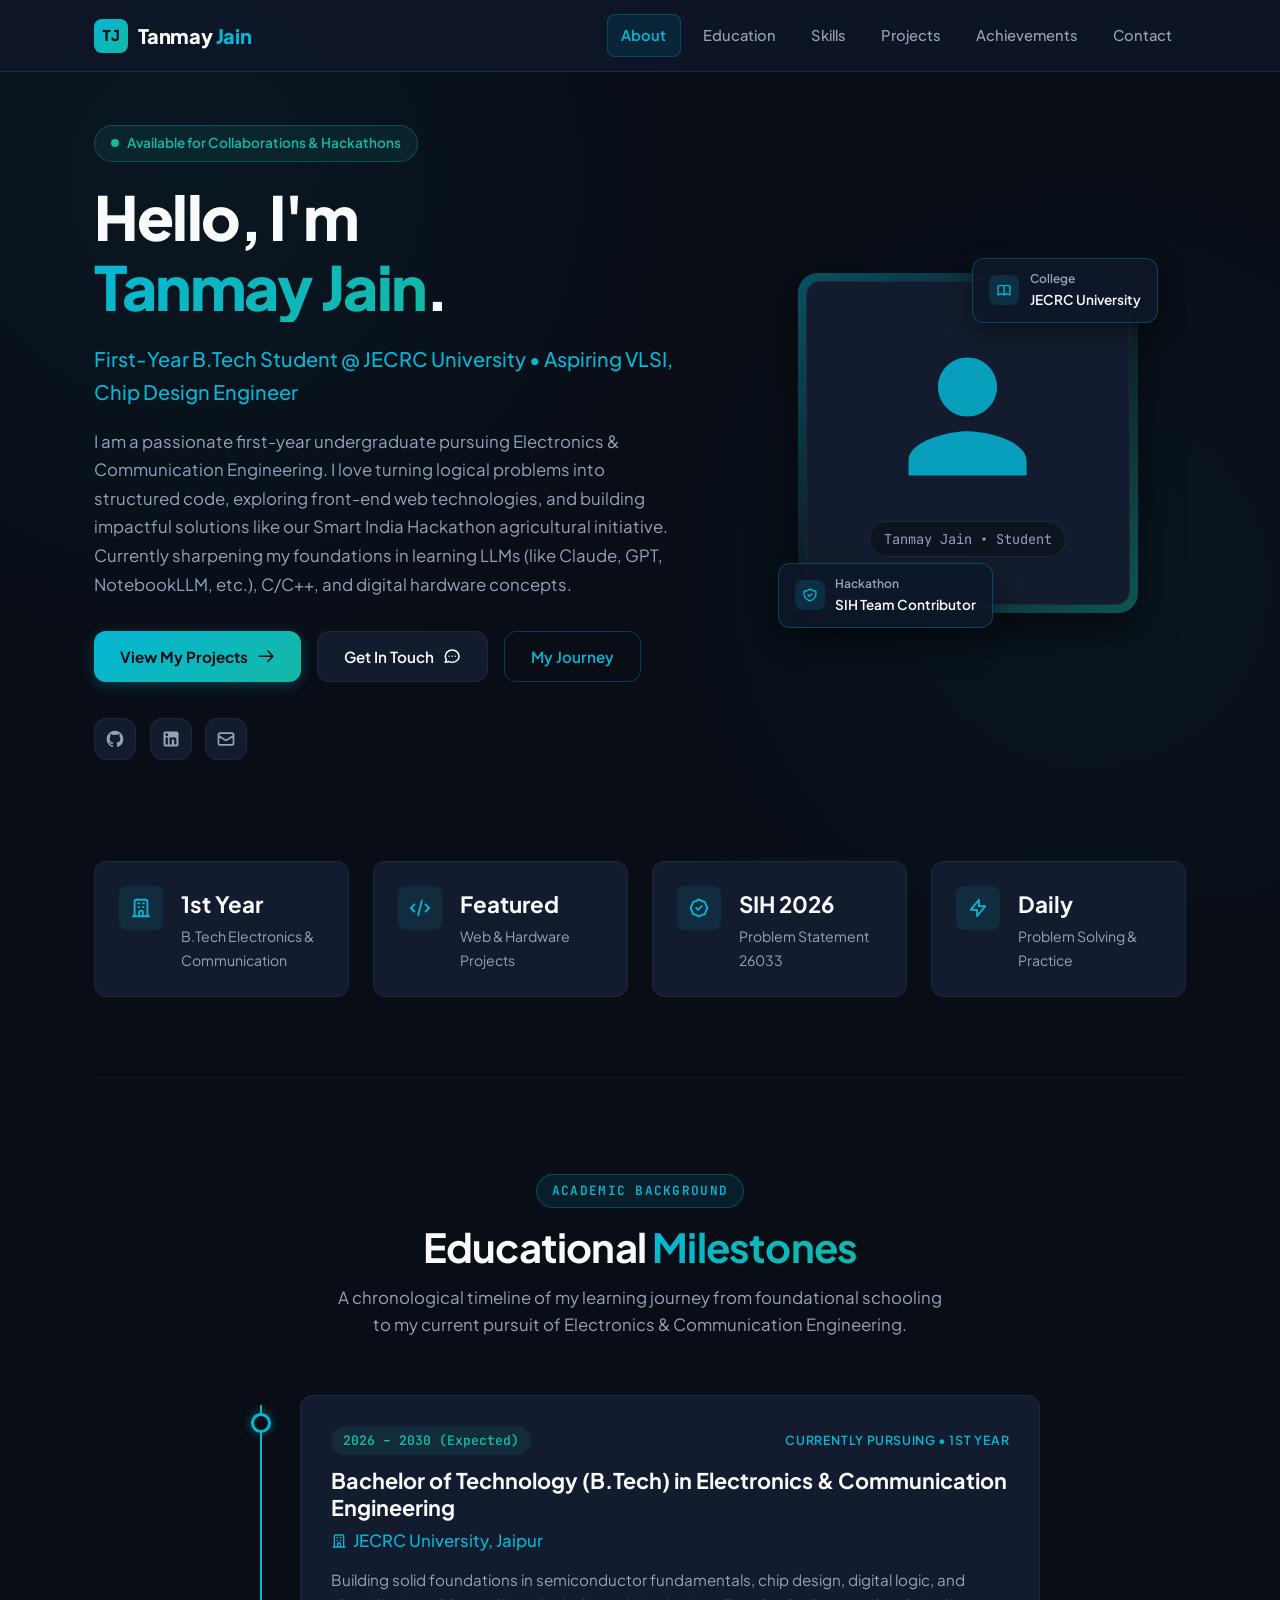
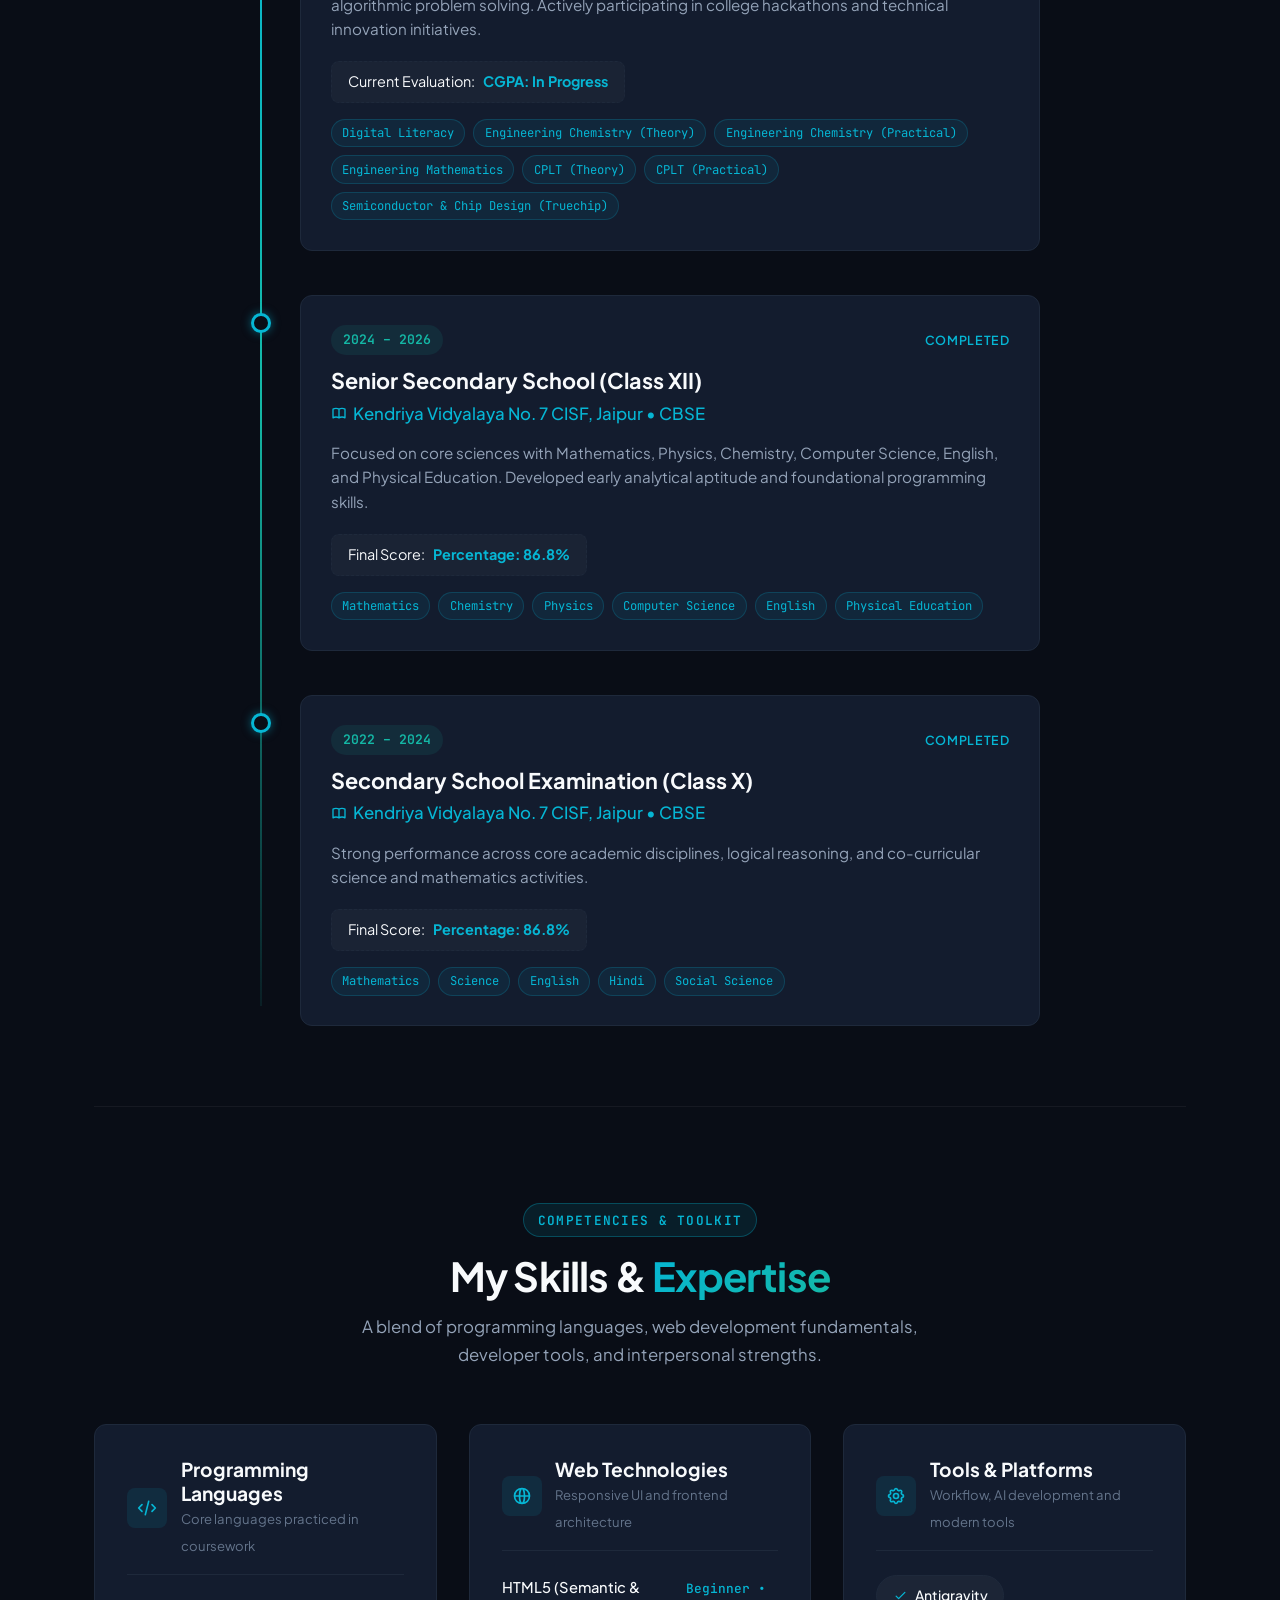
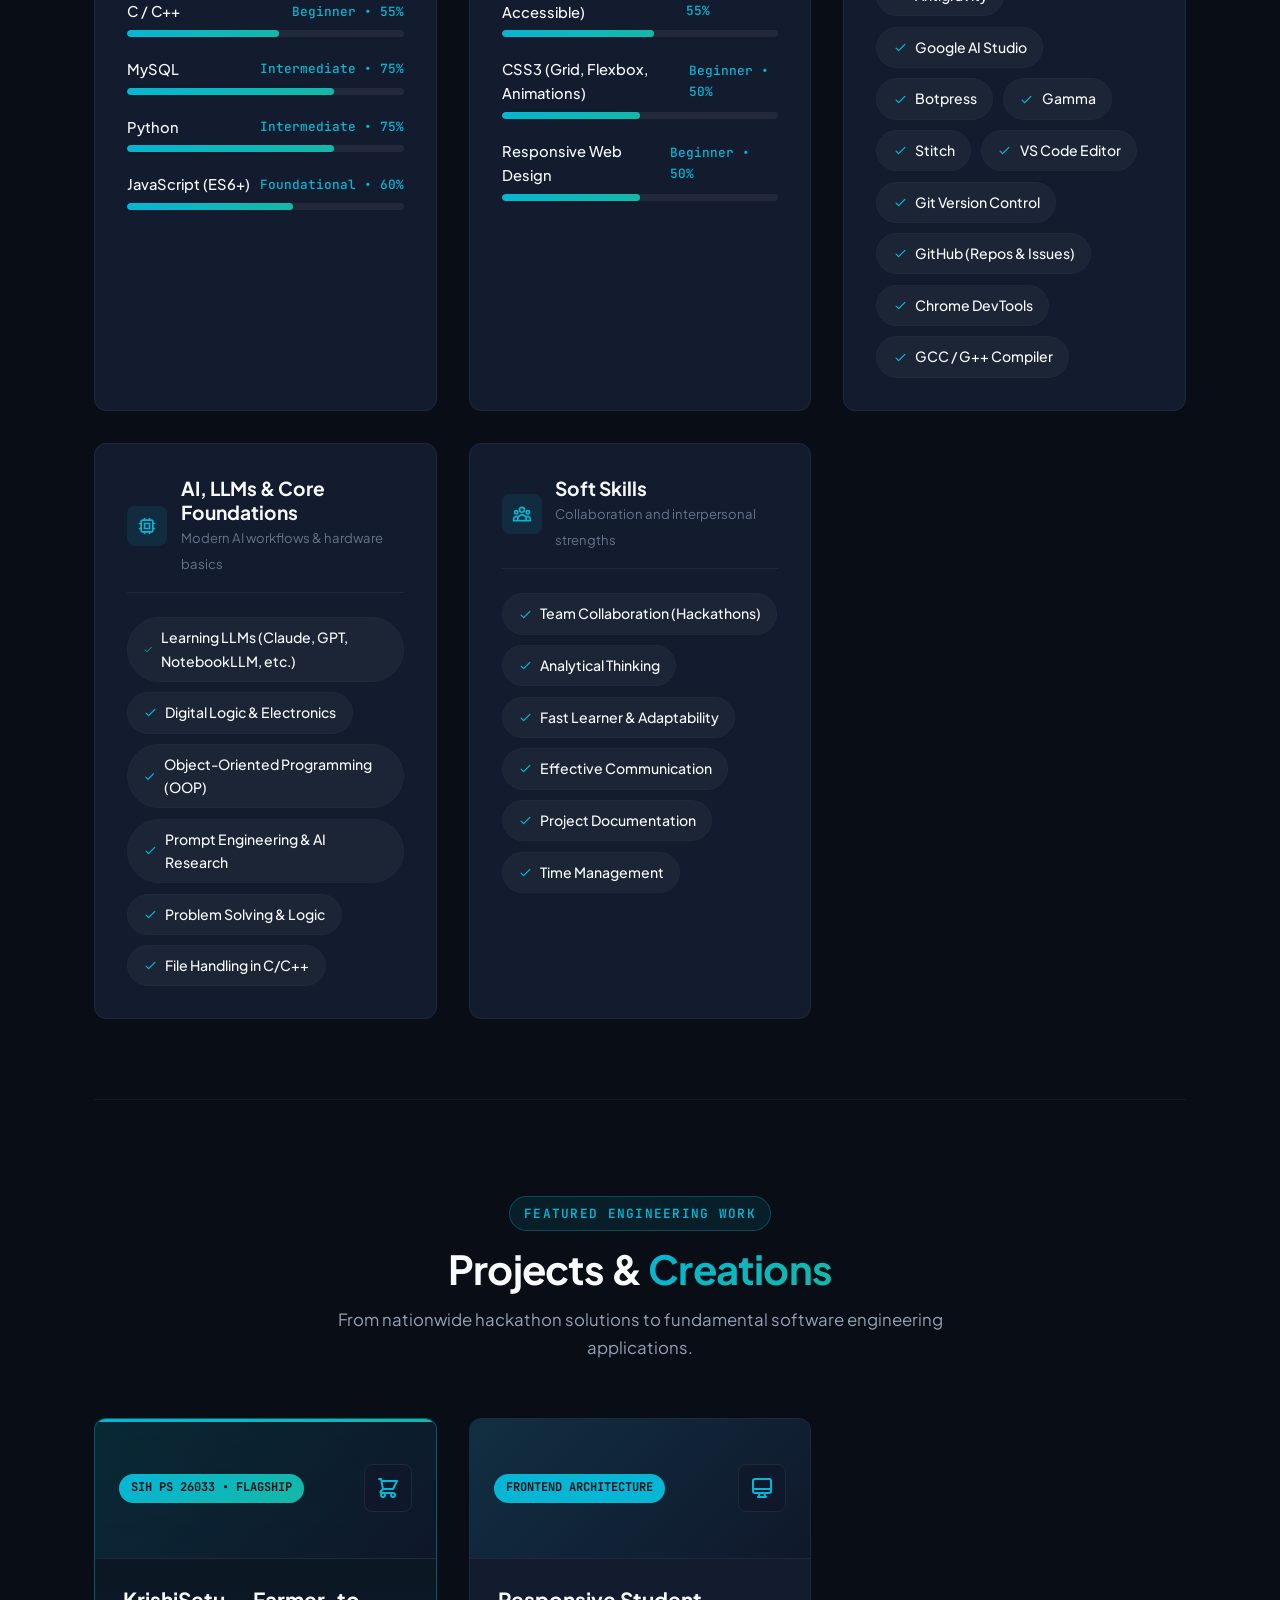
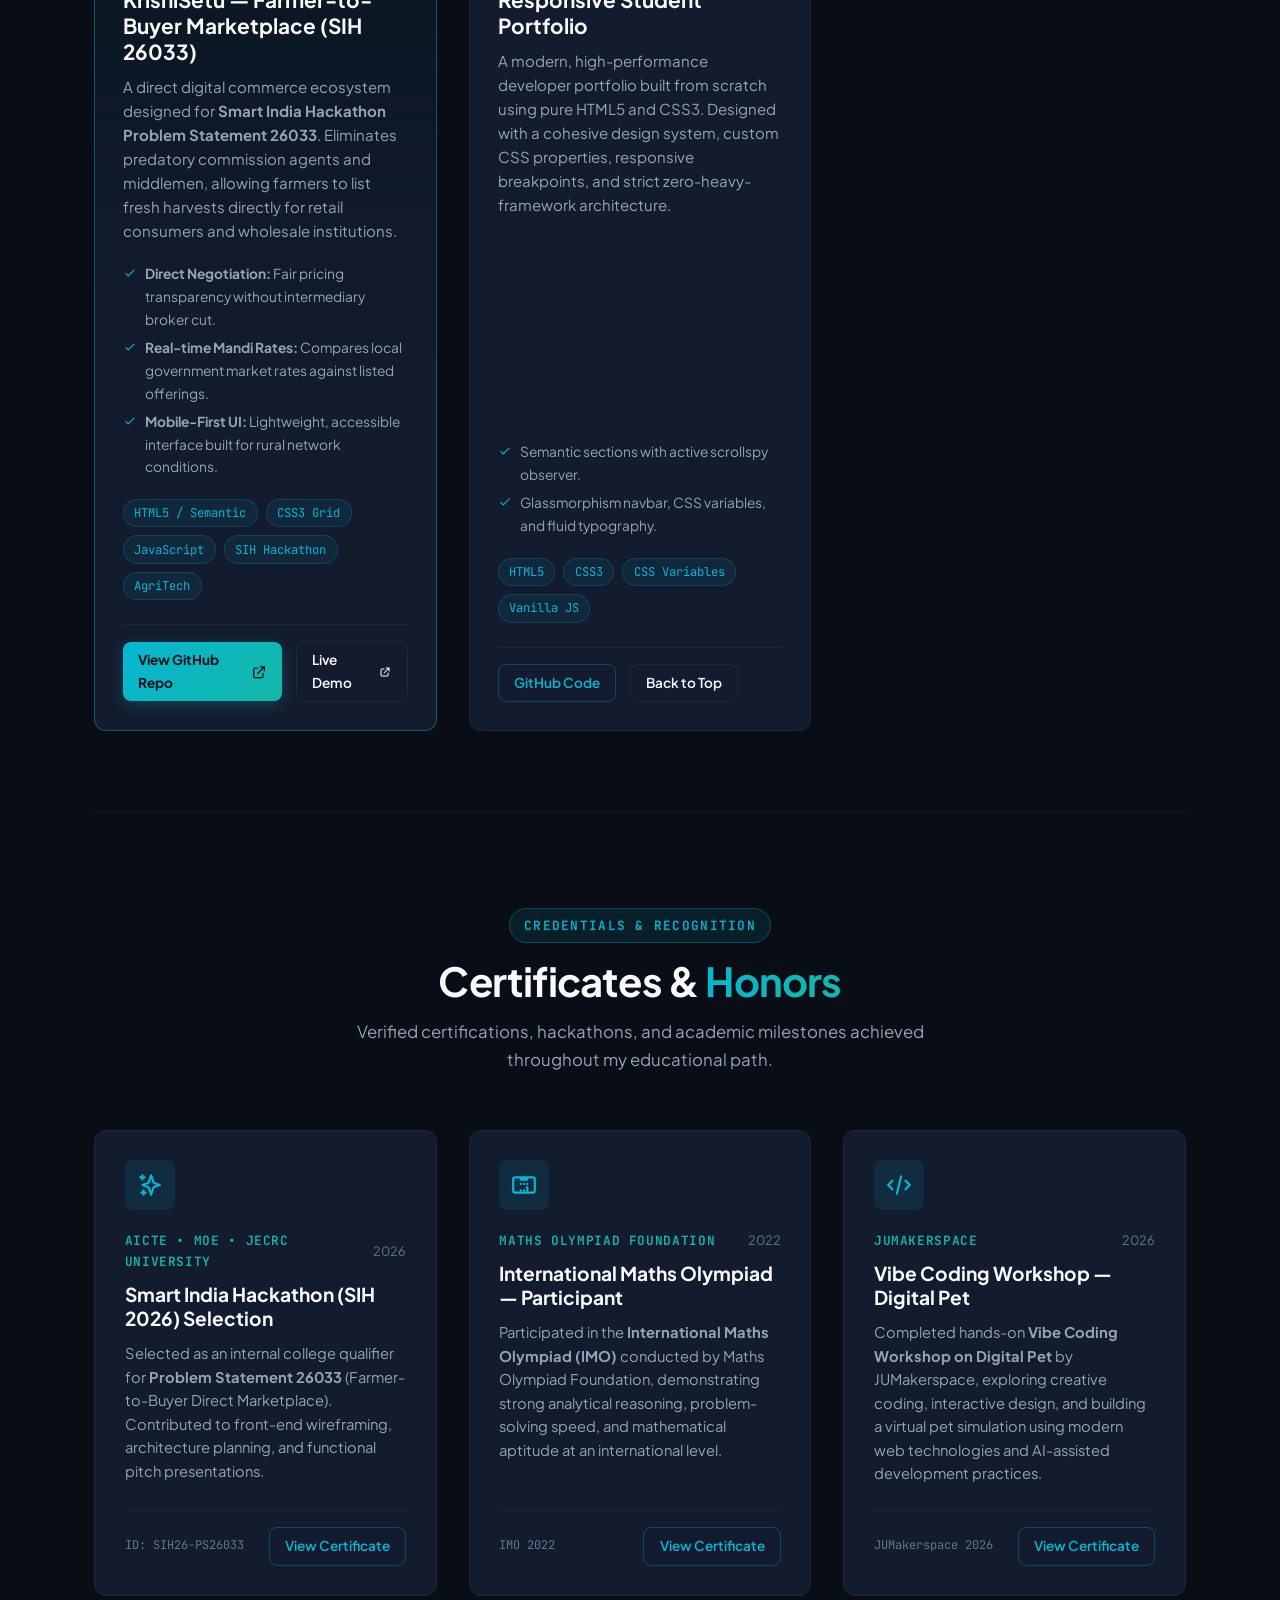
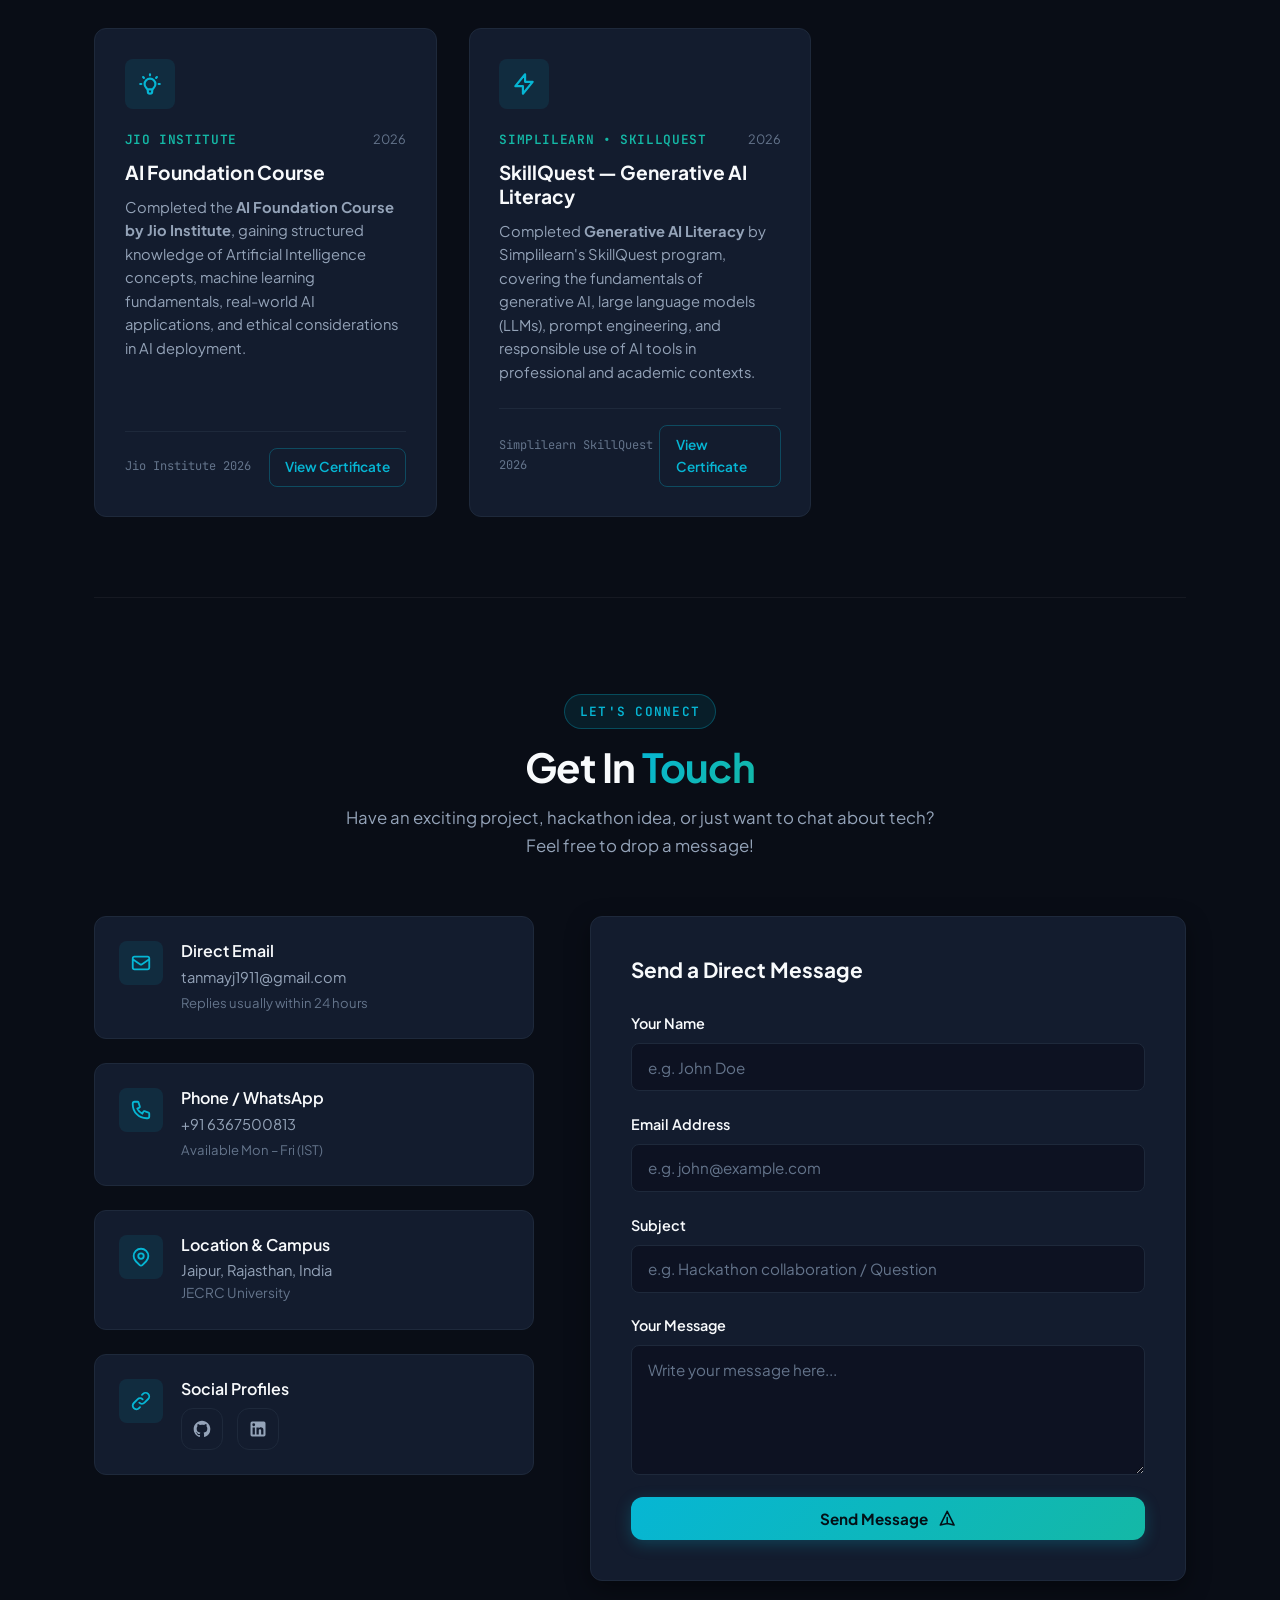
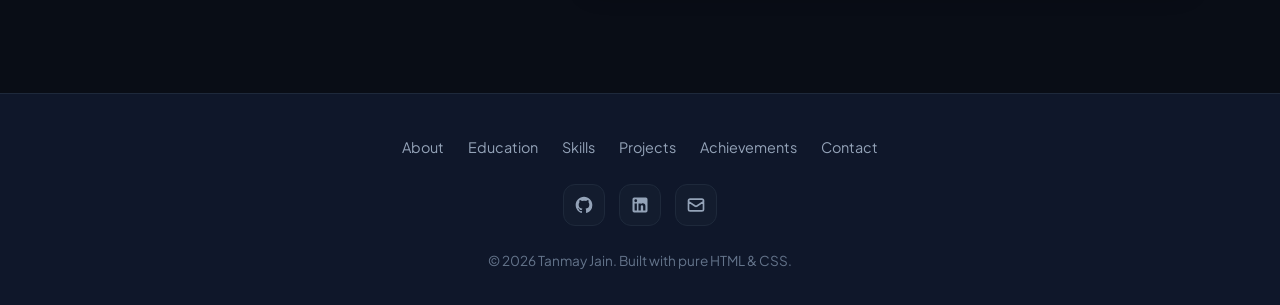
==== commit 27d0e26b: "Update index.html" ====
--- a/index.html
+++ b/index.html
@@ -136,8 +136,8 @@
               <!-- Avatar Frame -->
               <!-- REPLACE: Replace SVG placeholder with:
                    <img src="images/profile.jpg" alt="Tanmay Jain" style="width:100%; height:100%; object-fit:cover;"> -->
-              <div class="avatar frame">
-                <svg class= "img src="images/tanmay headshot.jpeg" alt="Tanmay Jain" style="width:100%; height:100%; object-fit:cover;"fill="currentColor" viewBox="0 0 24 24" aria-hidden="true">
+              <div class="avatar-inner">
+                <svg class="avatar-placeholder-svg" fill="currentColor" viewBox="0 0 24 24" aria-hidden="true">
                   <path d="M12 12c2.21 0 4-1.79 4-4s-1.79-4-4-4-4 1.79-4 4 1.79 4 4 4zm0 2c-2.67 0-8 1.34-8 4v2h16v-2c0-2.66-5.33-4-8-4z"/>
                 </svg>
                 <div class="avatar-caption">Tanmay Jain &bull; Student</div>
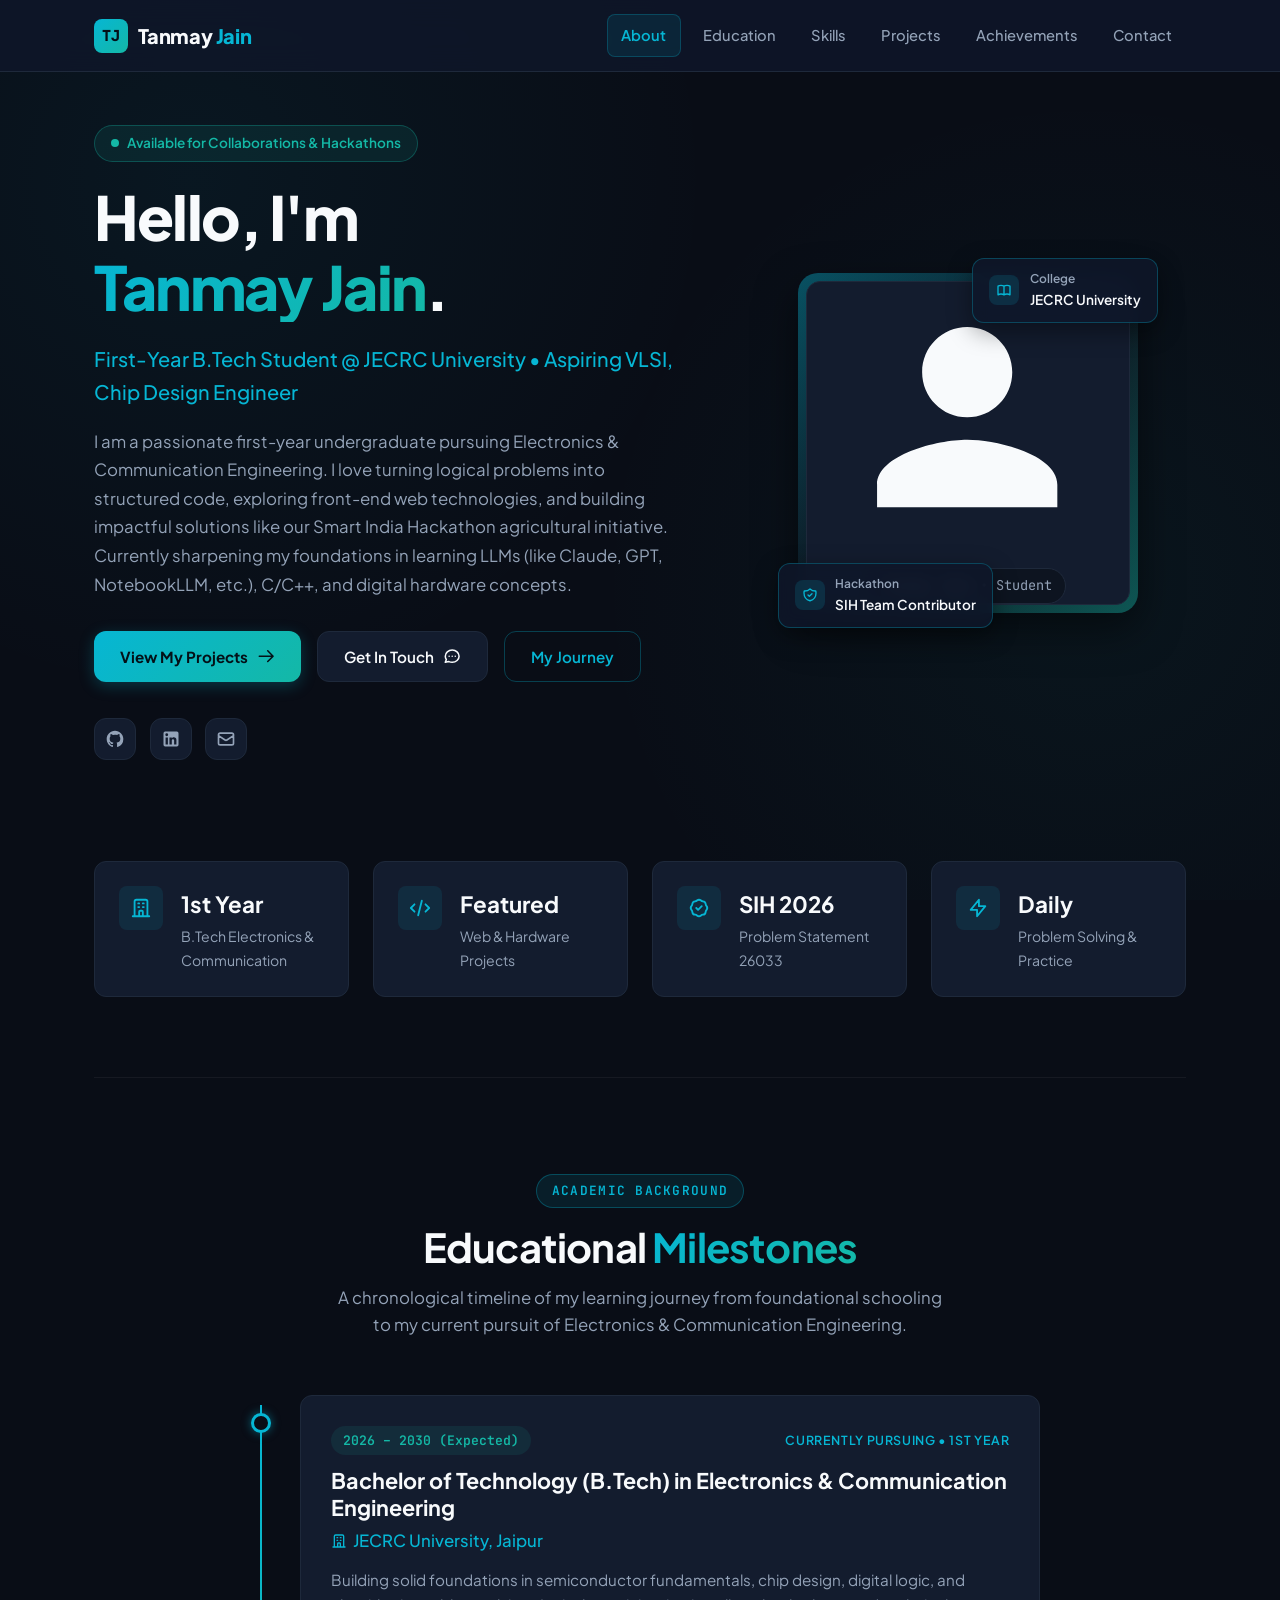
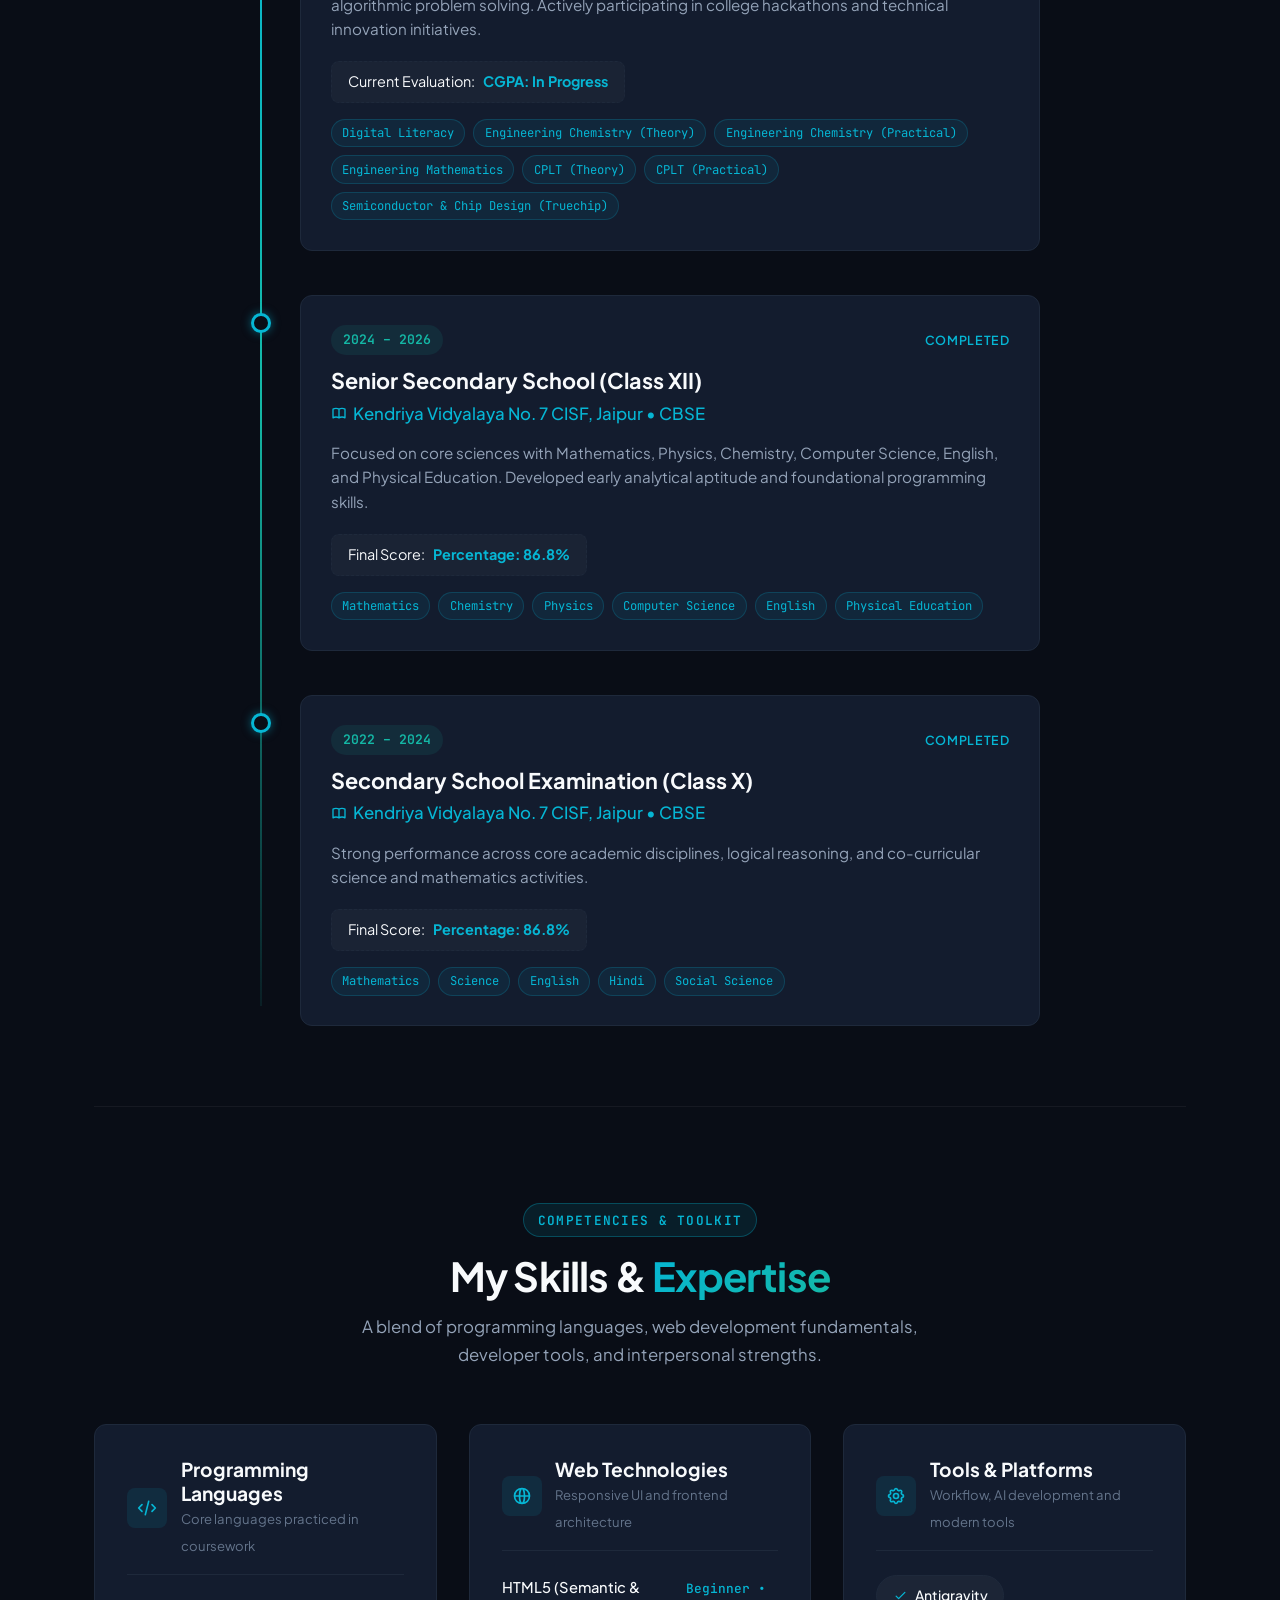
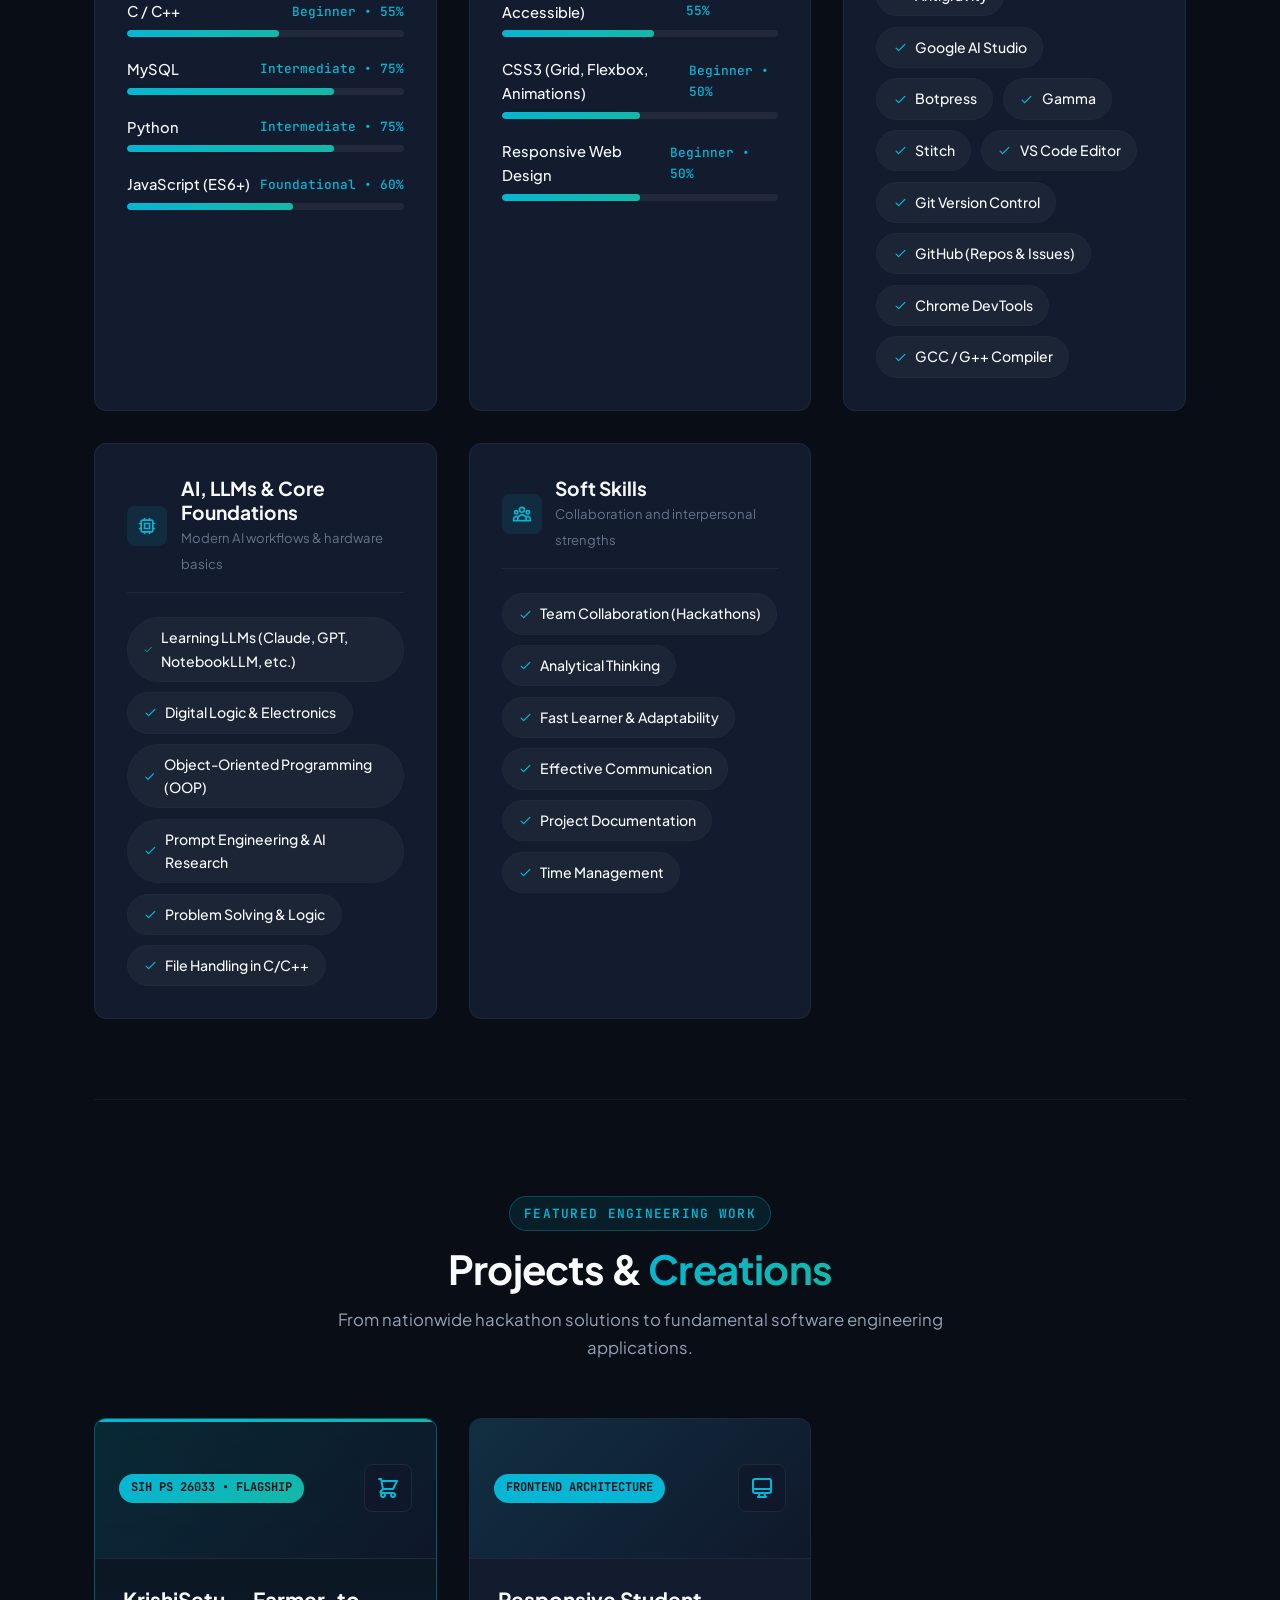
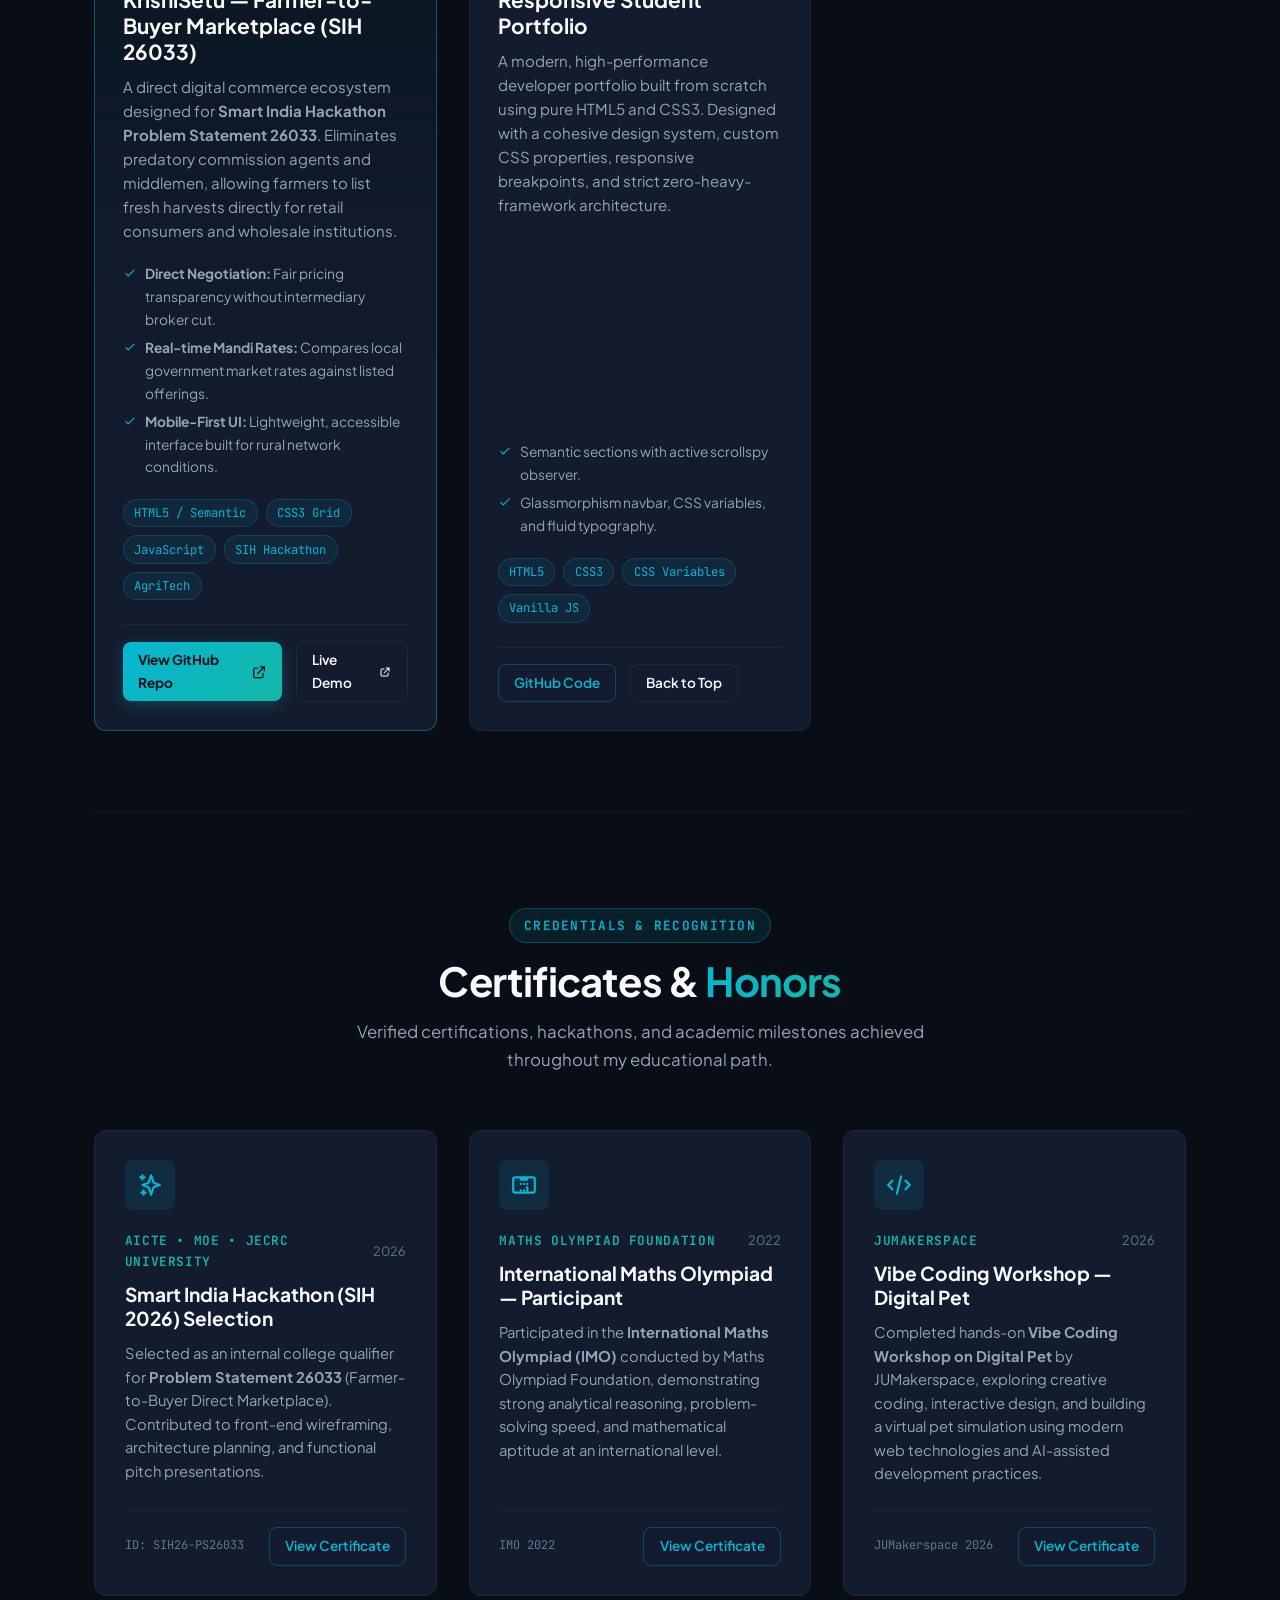
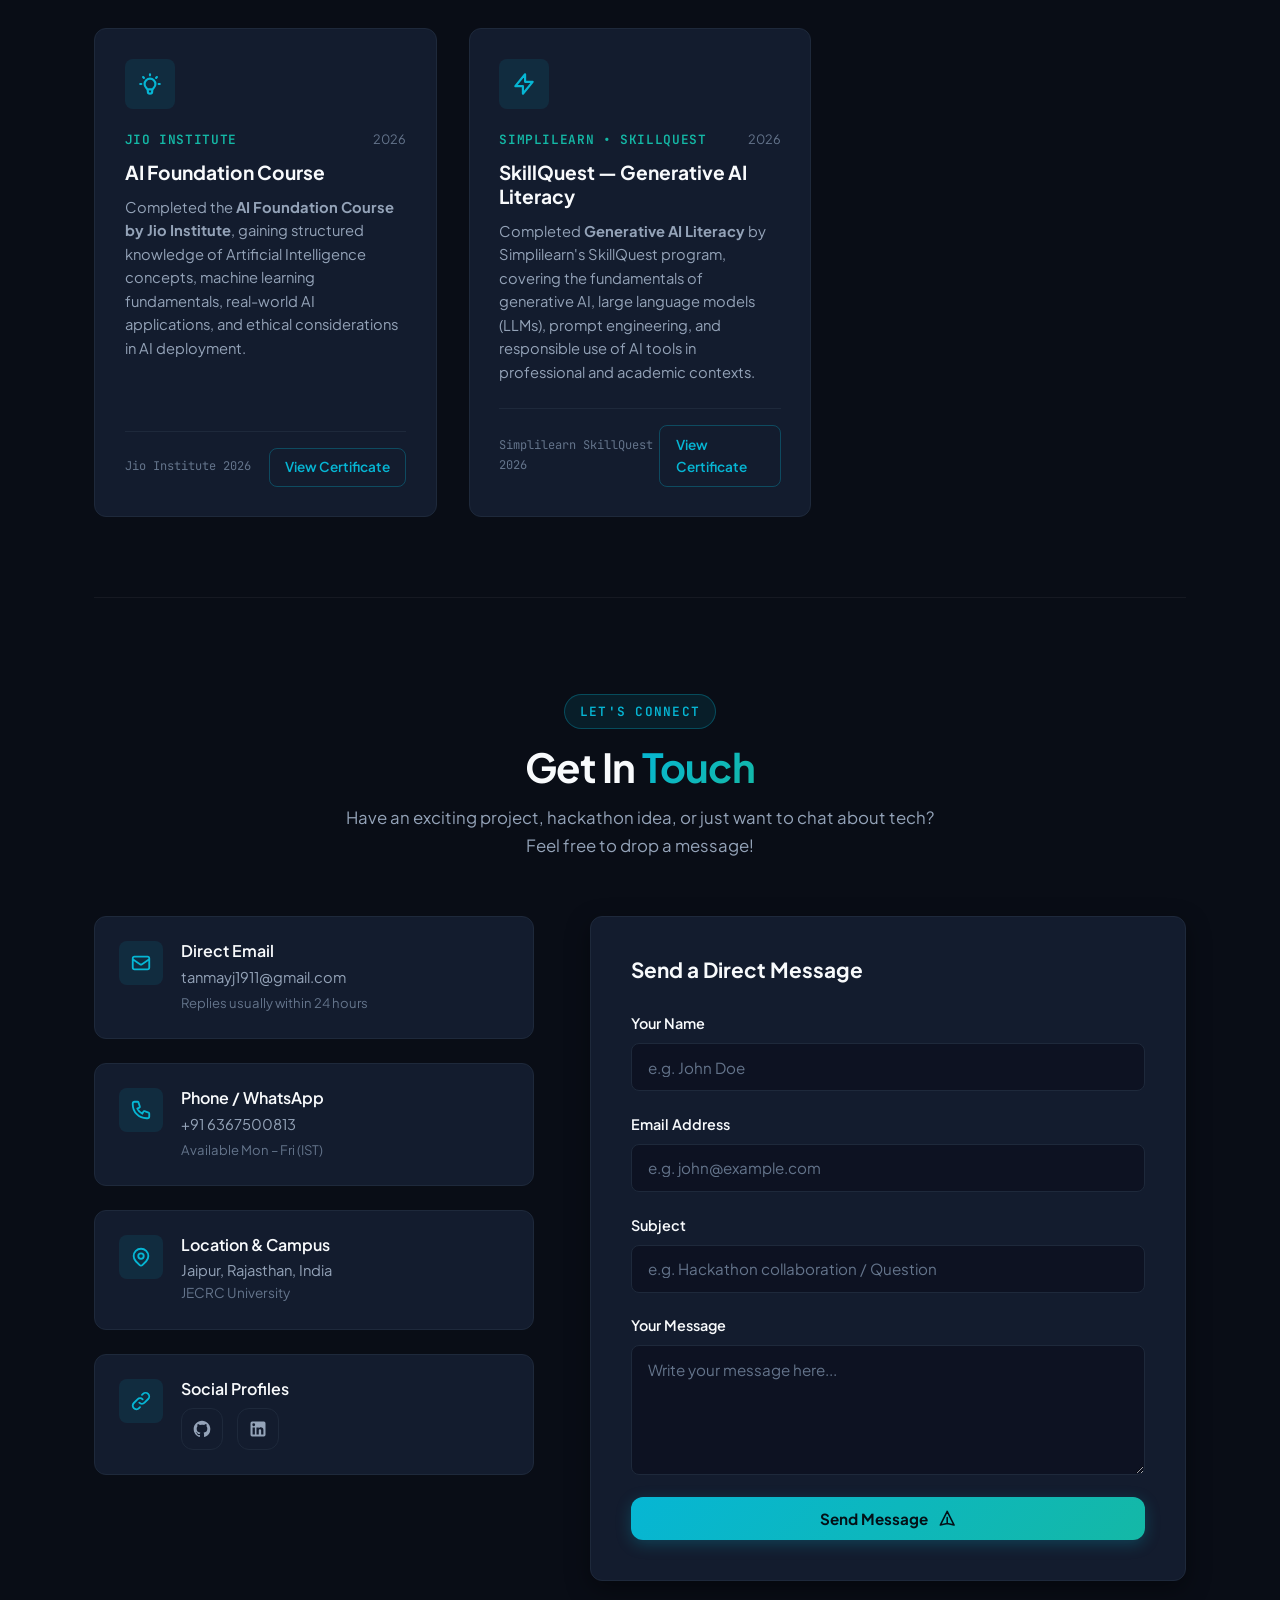
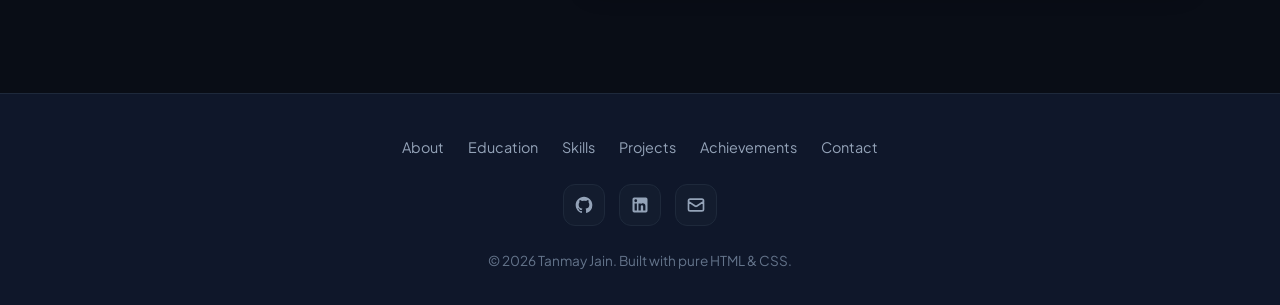
==== commit 49a2bfcc: "Replace avatar placeholder SVG with image" ====
--- a/index.html
+++ b/index.html
@@ -137,7 +137,7 @@
               <!-- REPLACE: Replace SVG placeholder with:
                    <img src="images/profile.jpg" alt="Tanmay Jain" style="width:100%; height:100%; object-fit:cover;"> -->
               <div class="avatar-inner">
-                <svg class="avatar-placeholder-svg" fill="currentColor" viewBox="0 0 24 24" aria-hidden="true">
+                <svg class="tanmay headshot.jpeg" fill="currentColor" viewBox="0 0 24 24" aria-hidden="true">
                   <path d="M12 12c2.21 0 4-1.79 4-4s-1.79-4-4-4-4 1.79-4 4 1.79 4 4 4zm0 2c-2.67 0-8 1.34-8 4v2h16v-2c0-2.66-5.33-4-8-4z"/>
                 </svg>
                 <div class="avatar-caption">Tanmay Jain &bull; Student</div>
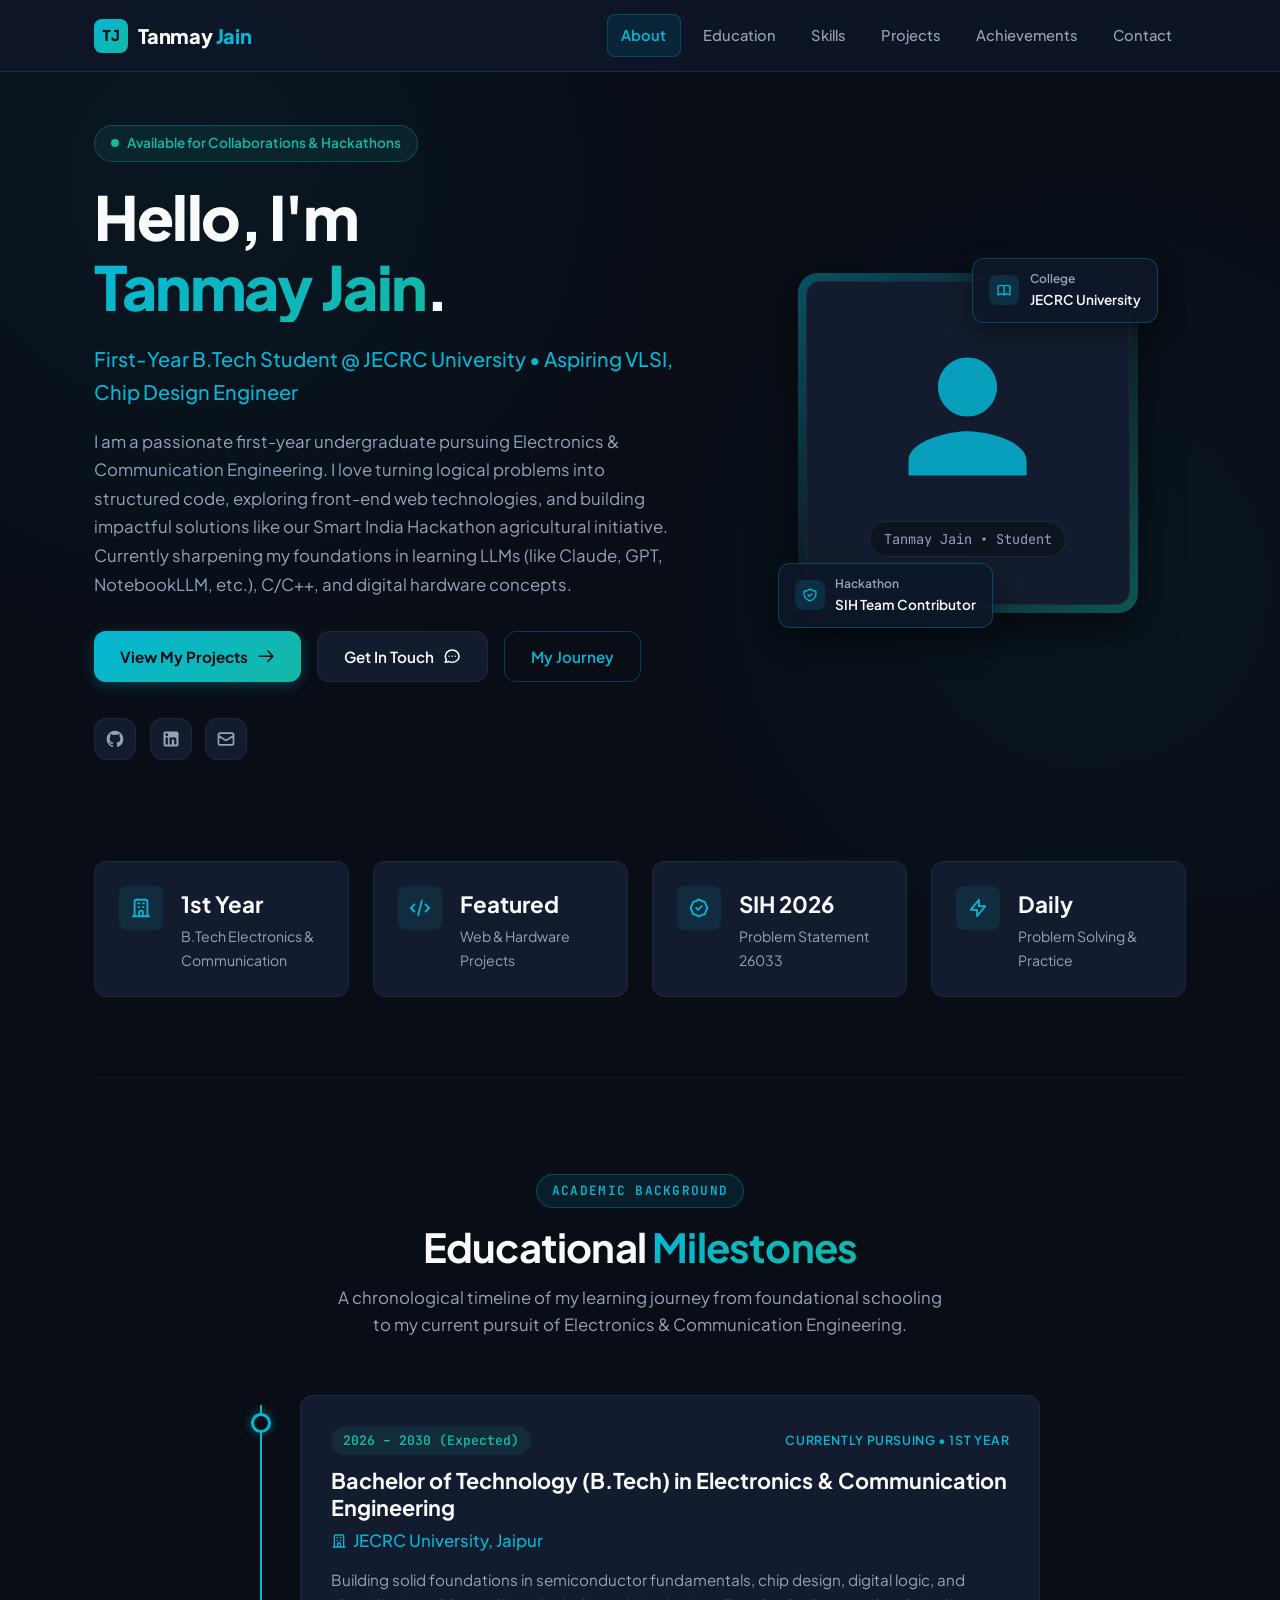
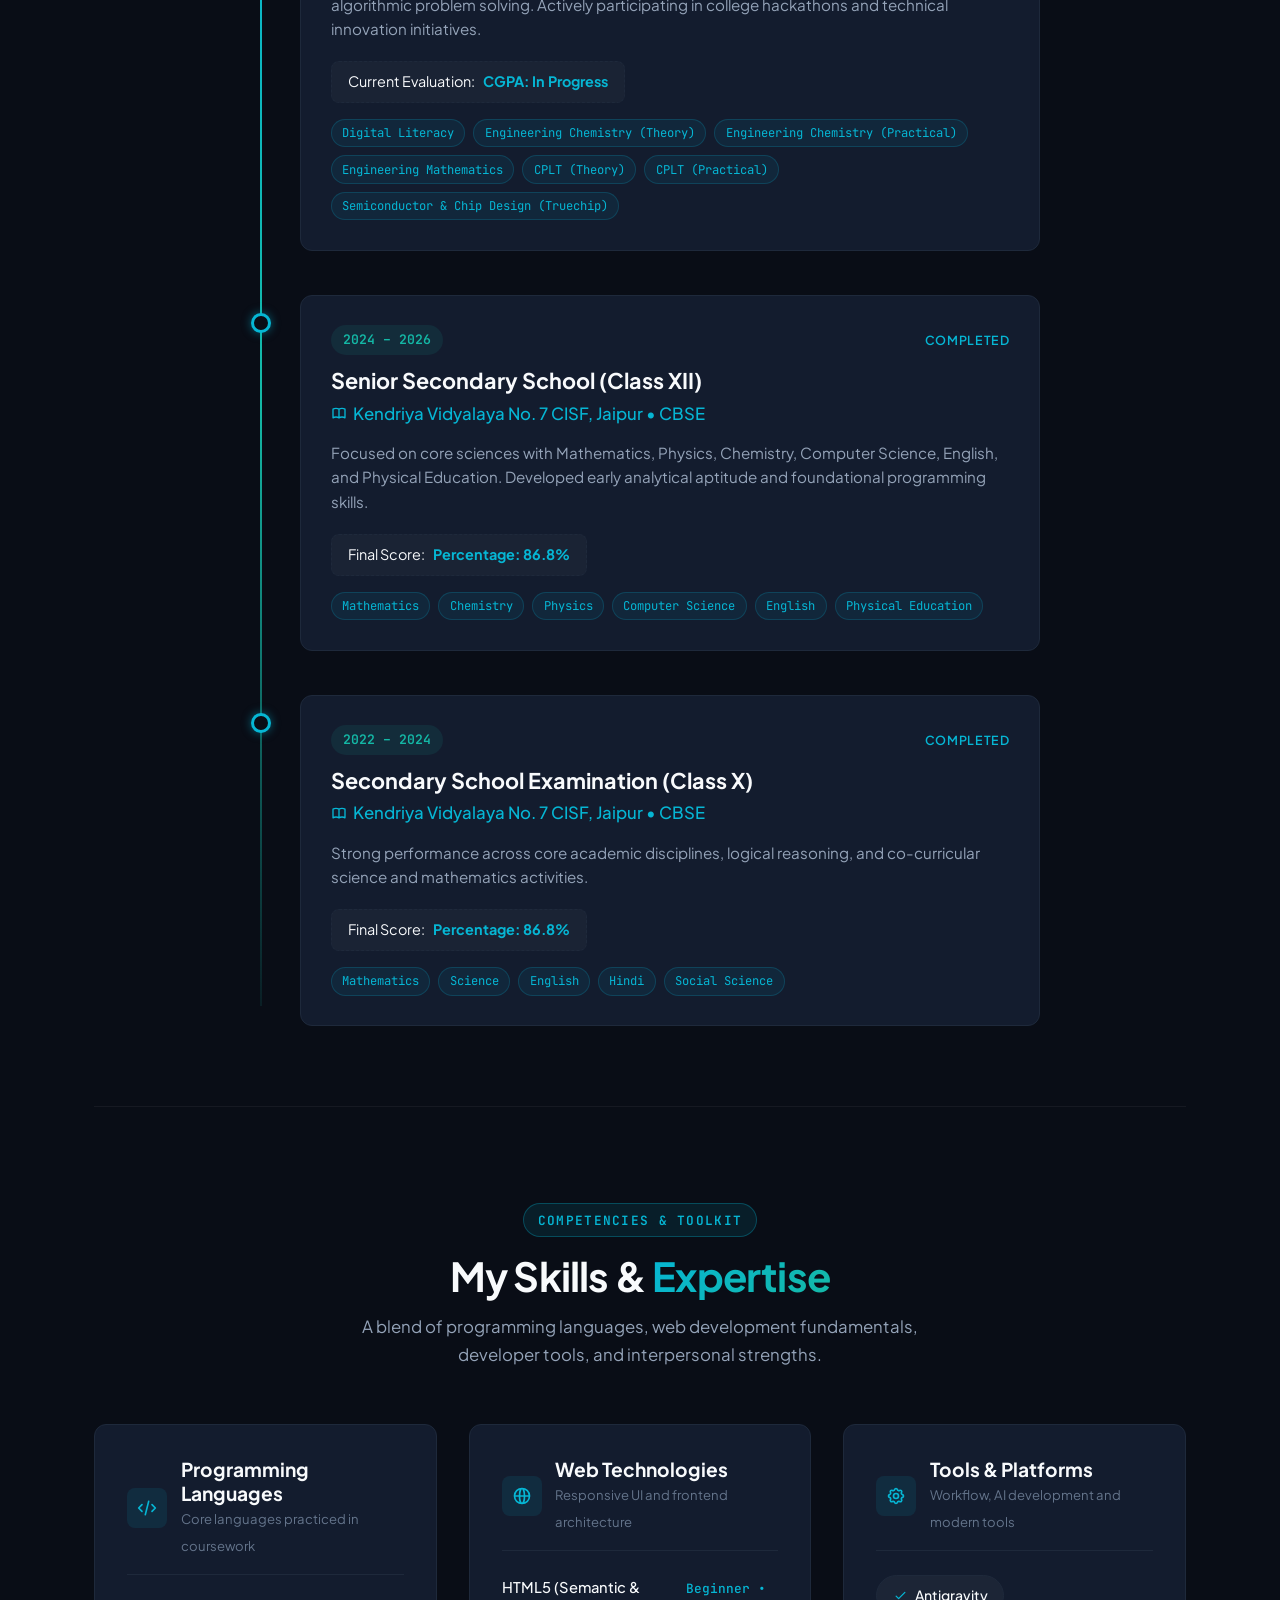
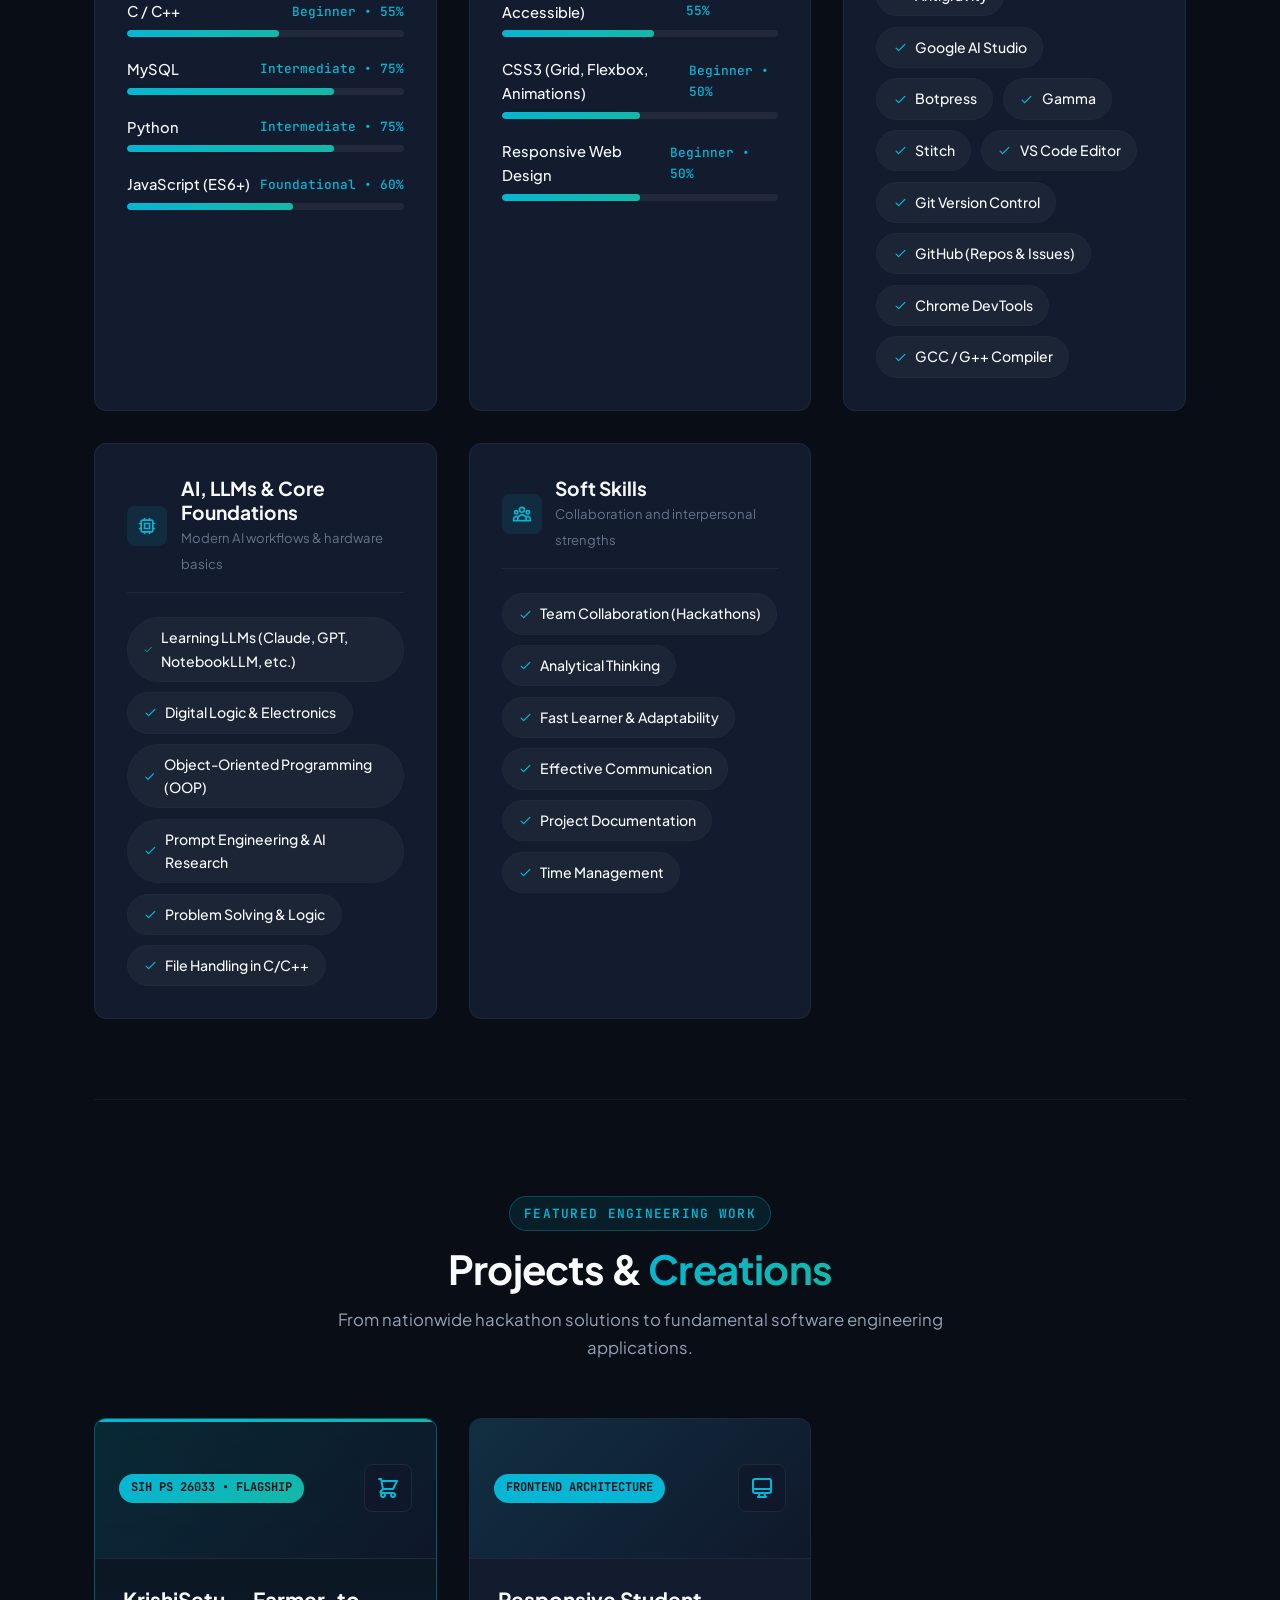
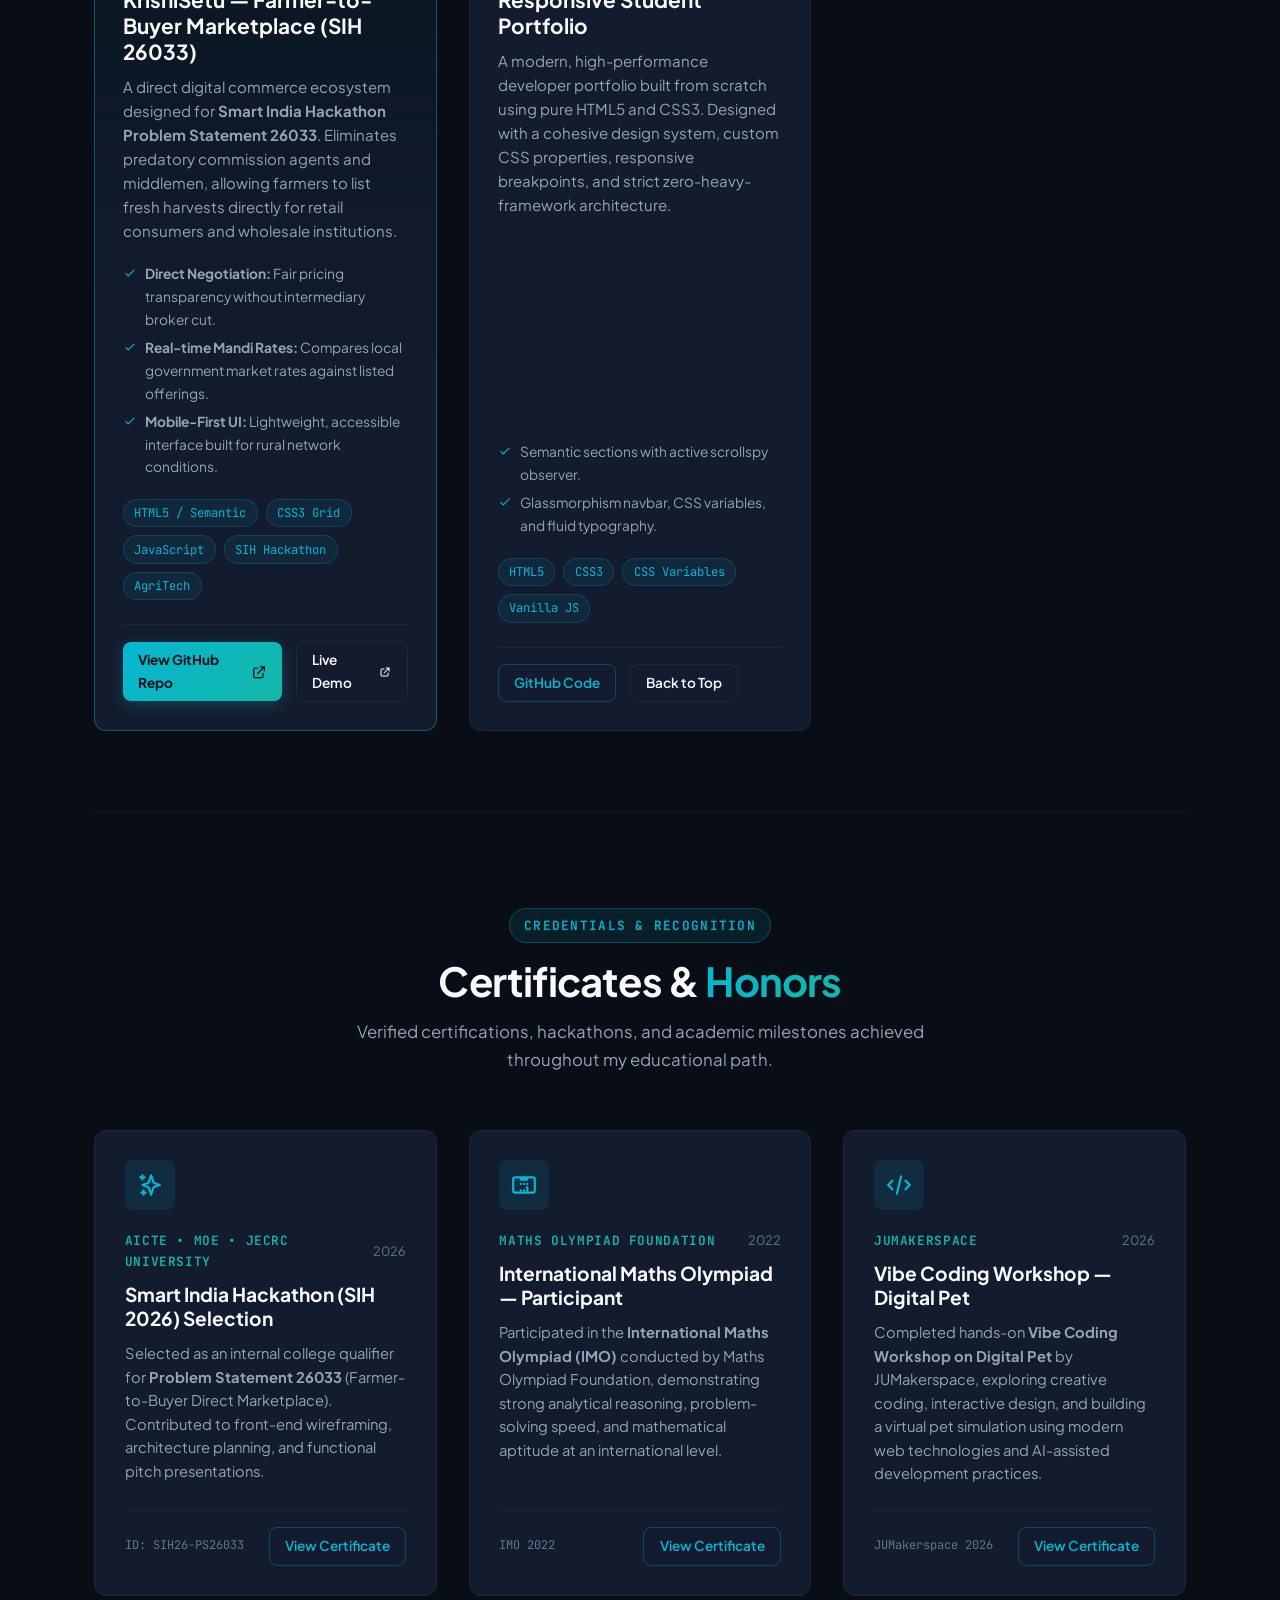
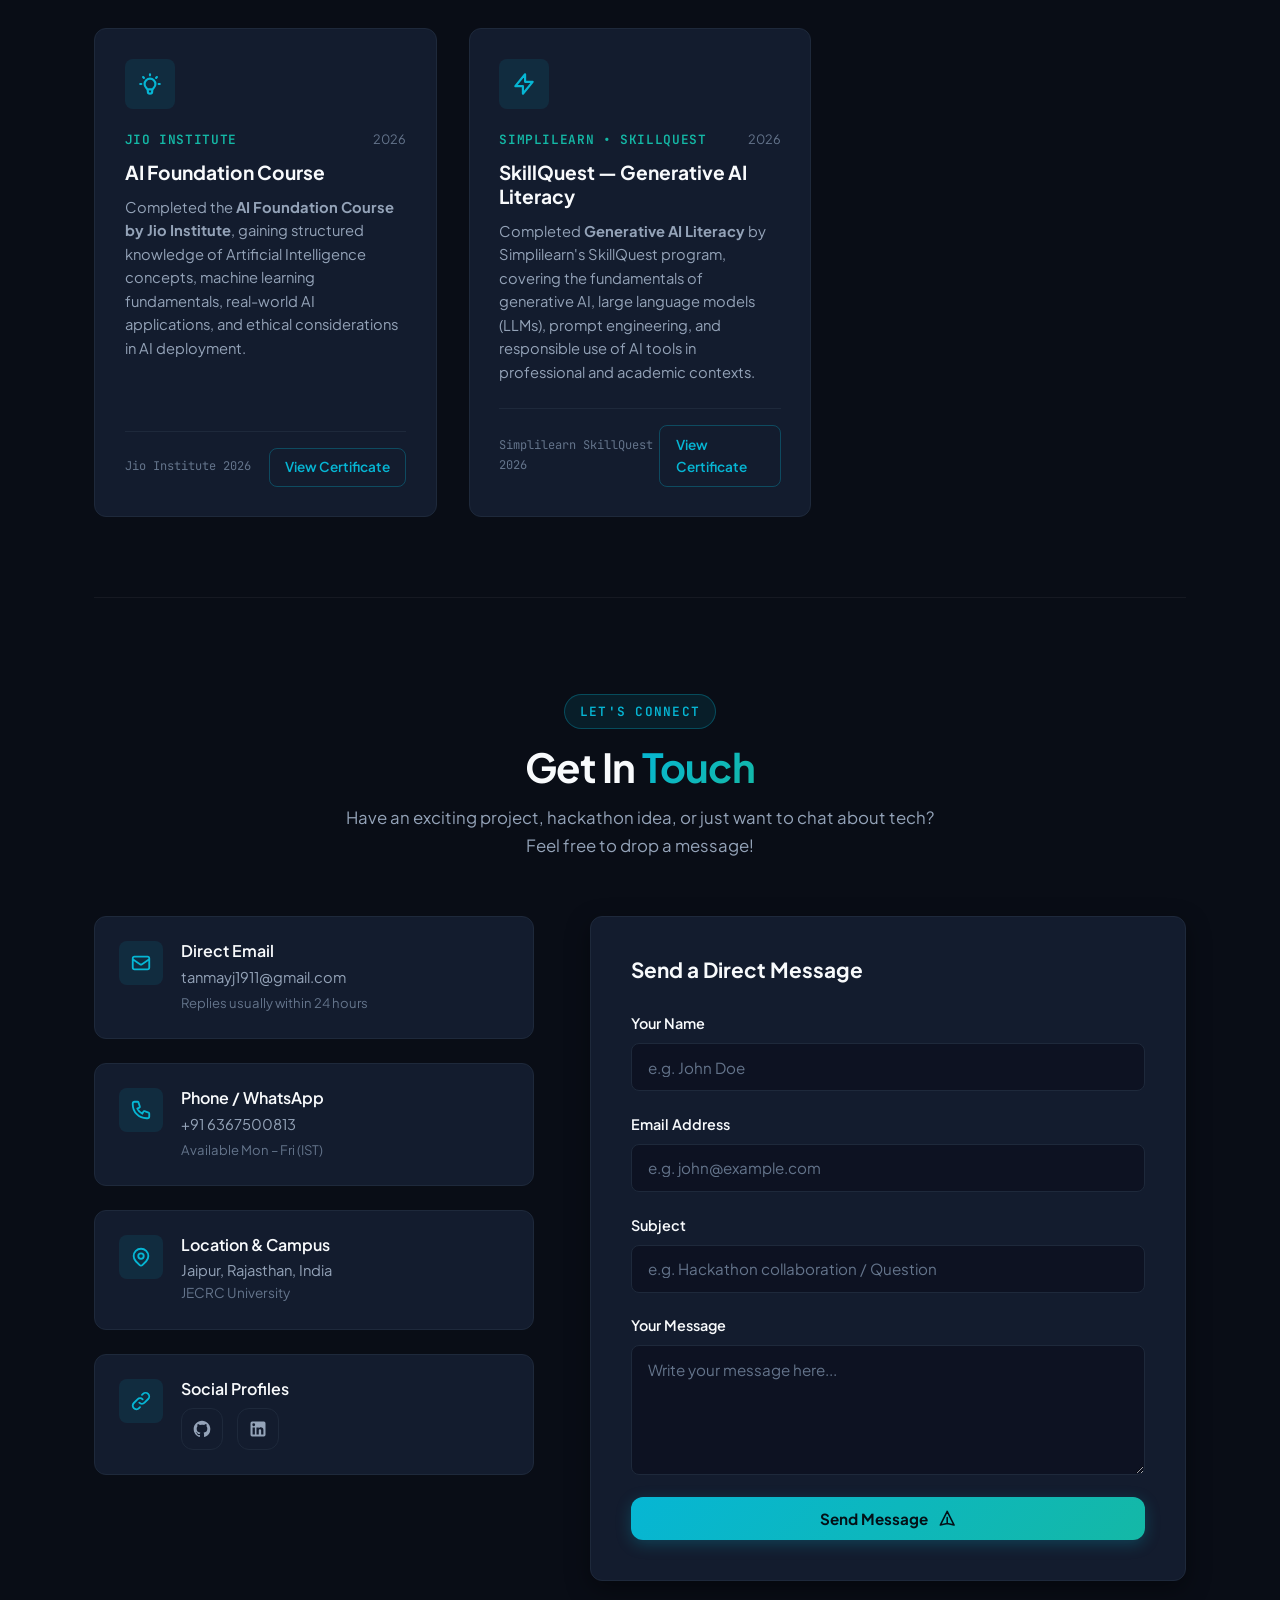
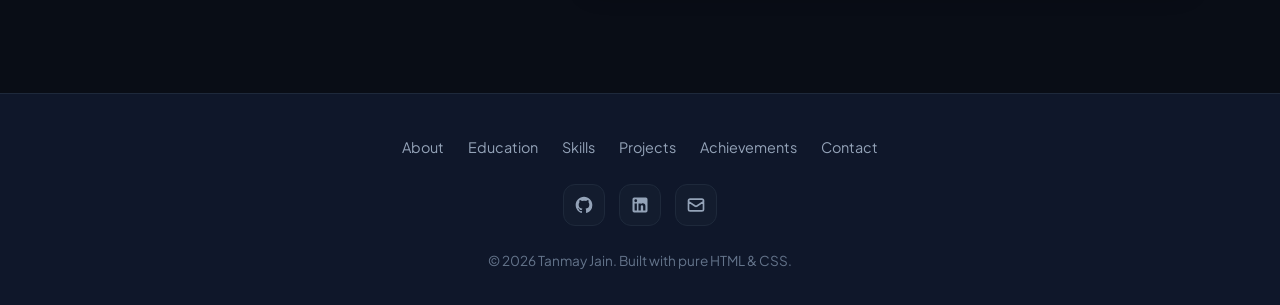
==== commit 167fbdac: "Replace SVG placeholder with avatar placeholder SVG" ====
--- a/index.html
+++ b/index.html
@@ -137,7 +137,7 @@
               <!-- REPLACE: Replace SVG placeholder with:
                    <img src="images/profile.jpg" alt="Tanmay Jain" style="width:100%; height:100%; object-fit:cover;"> -->
               <div class="avatar-inner">
-                <svg class="tanmay headshot.jpeg" fill="currentColor" viewBox="0 0 24 24" aria-hidden="true">
+                <svg class="avatar-placeholder-svg" fill="currentColor" viewBox="0 0 24 24" aria-hidden="true">
                   <path d="M12 12c2.21 0 4-1.79 4-4s-1.79-4-4-4-4 1.79-4 4 1.79 4 4 4zm0 2c-2.67 0-8 1.34-8 4v2h16v-2c0-2.66-5.33-4-8-4z"/>
                 </svg>
                 <div class="avatar-caption">Tanmay Jain &bull; Student</div>
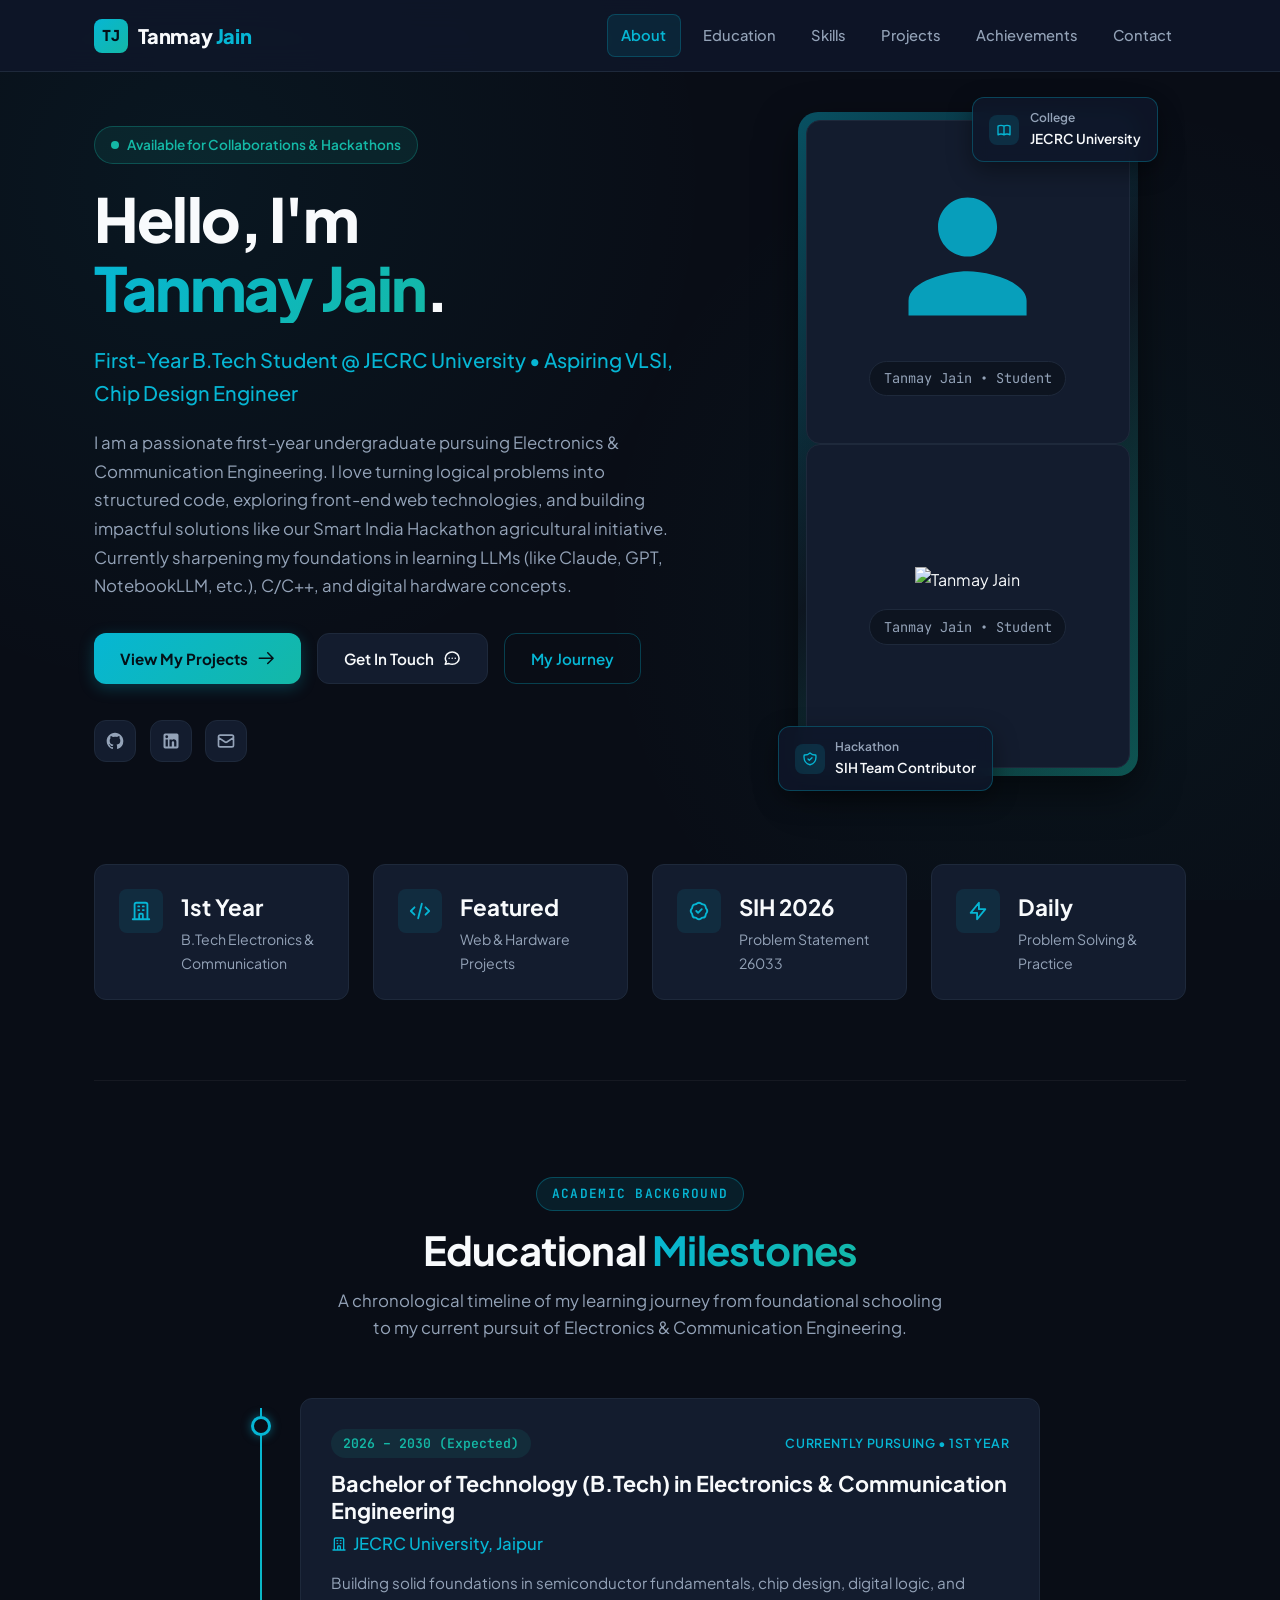
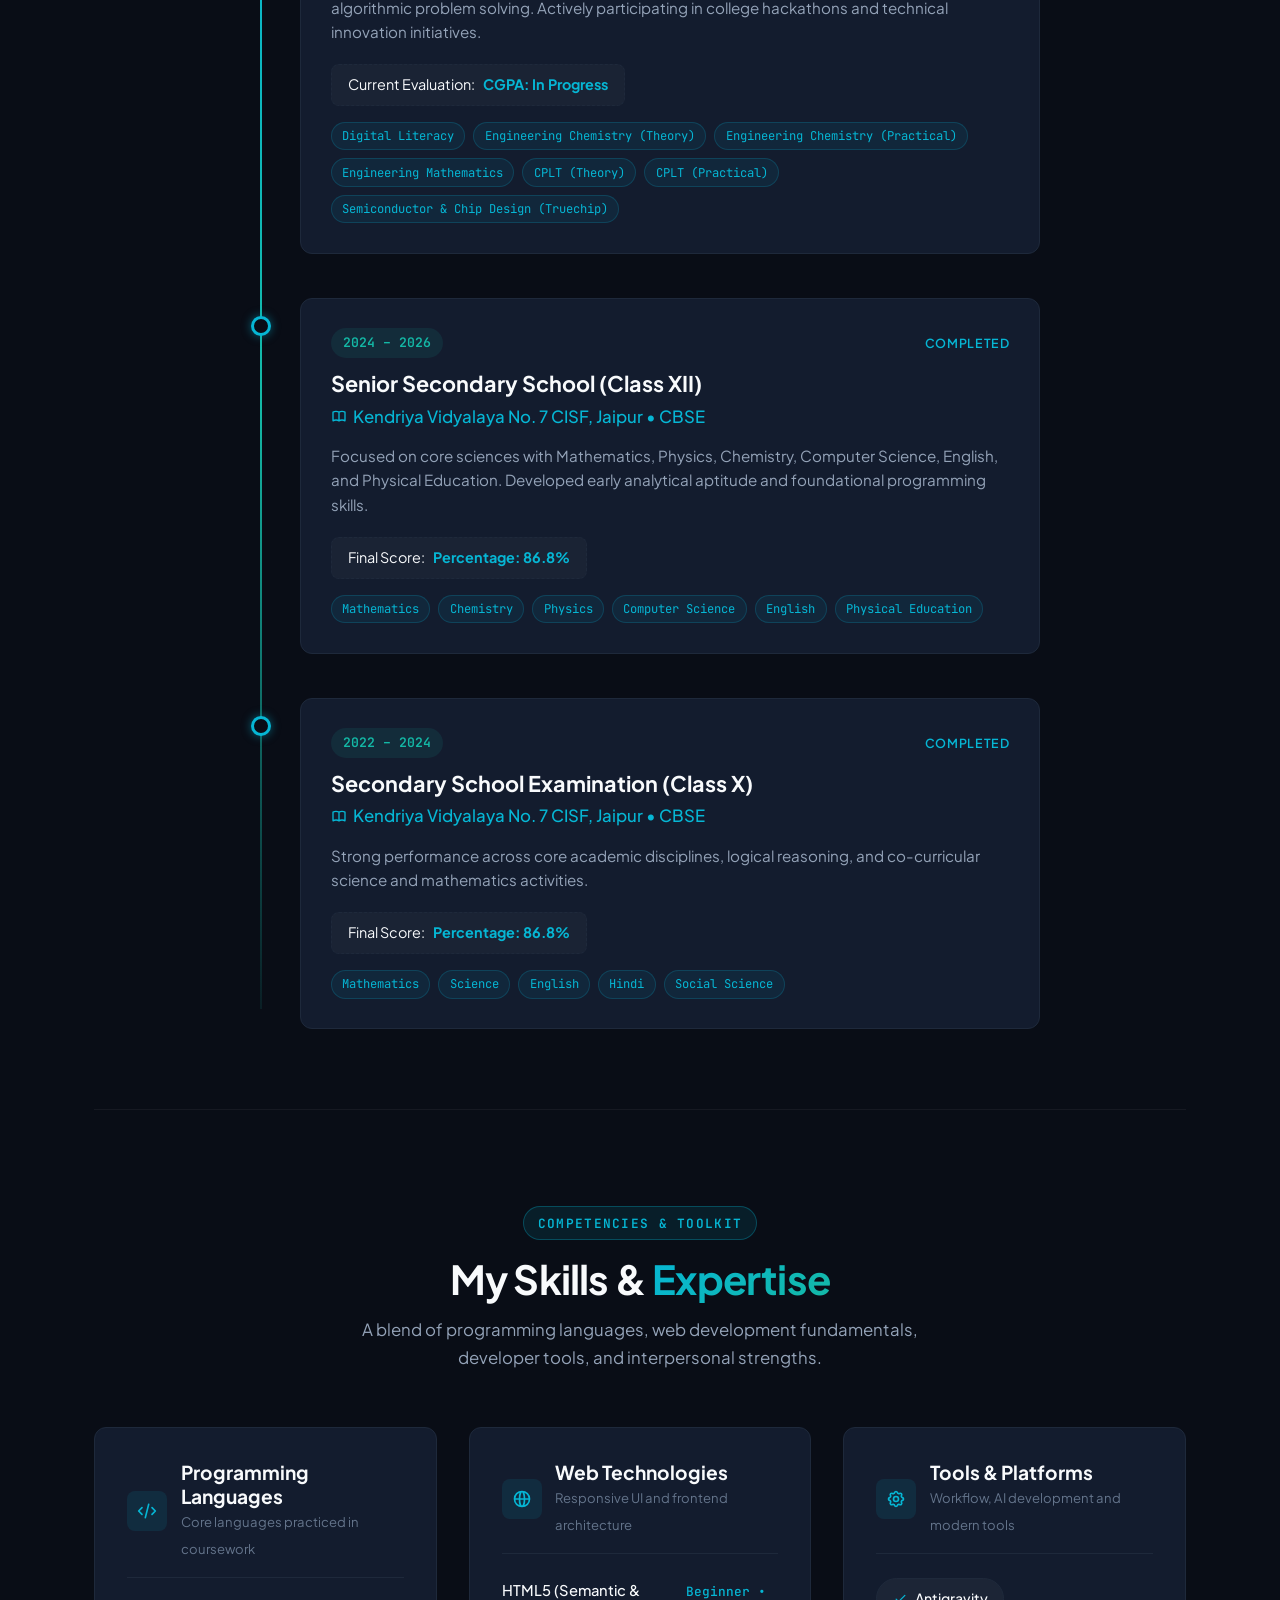
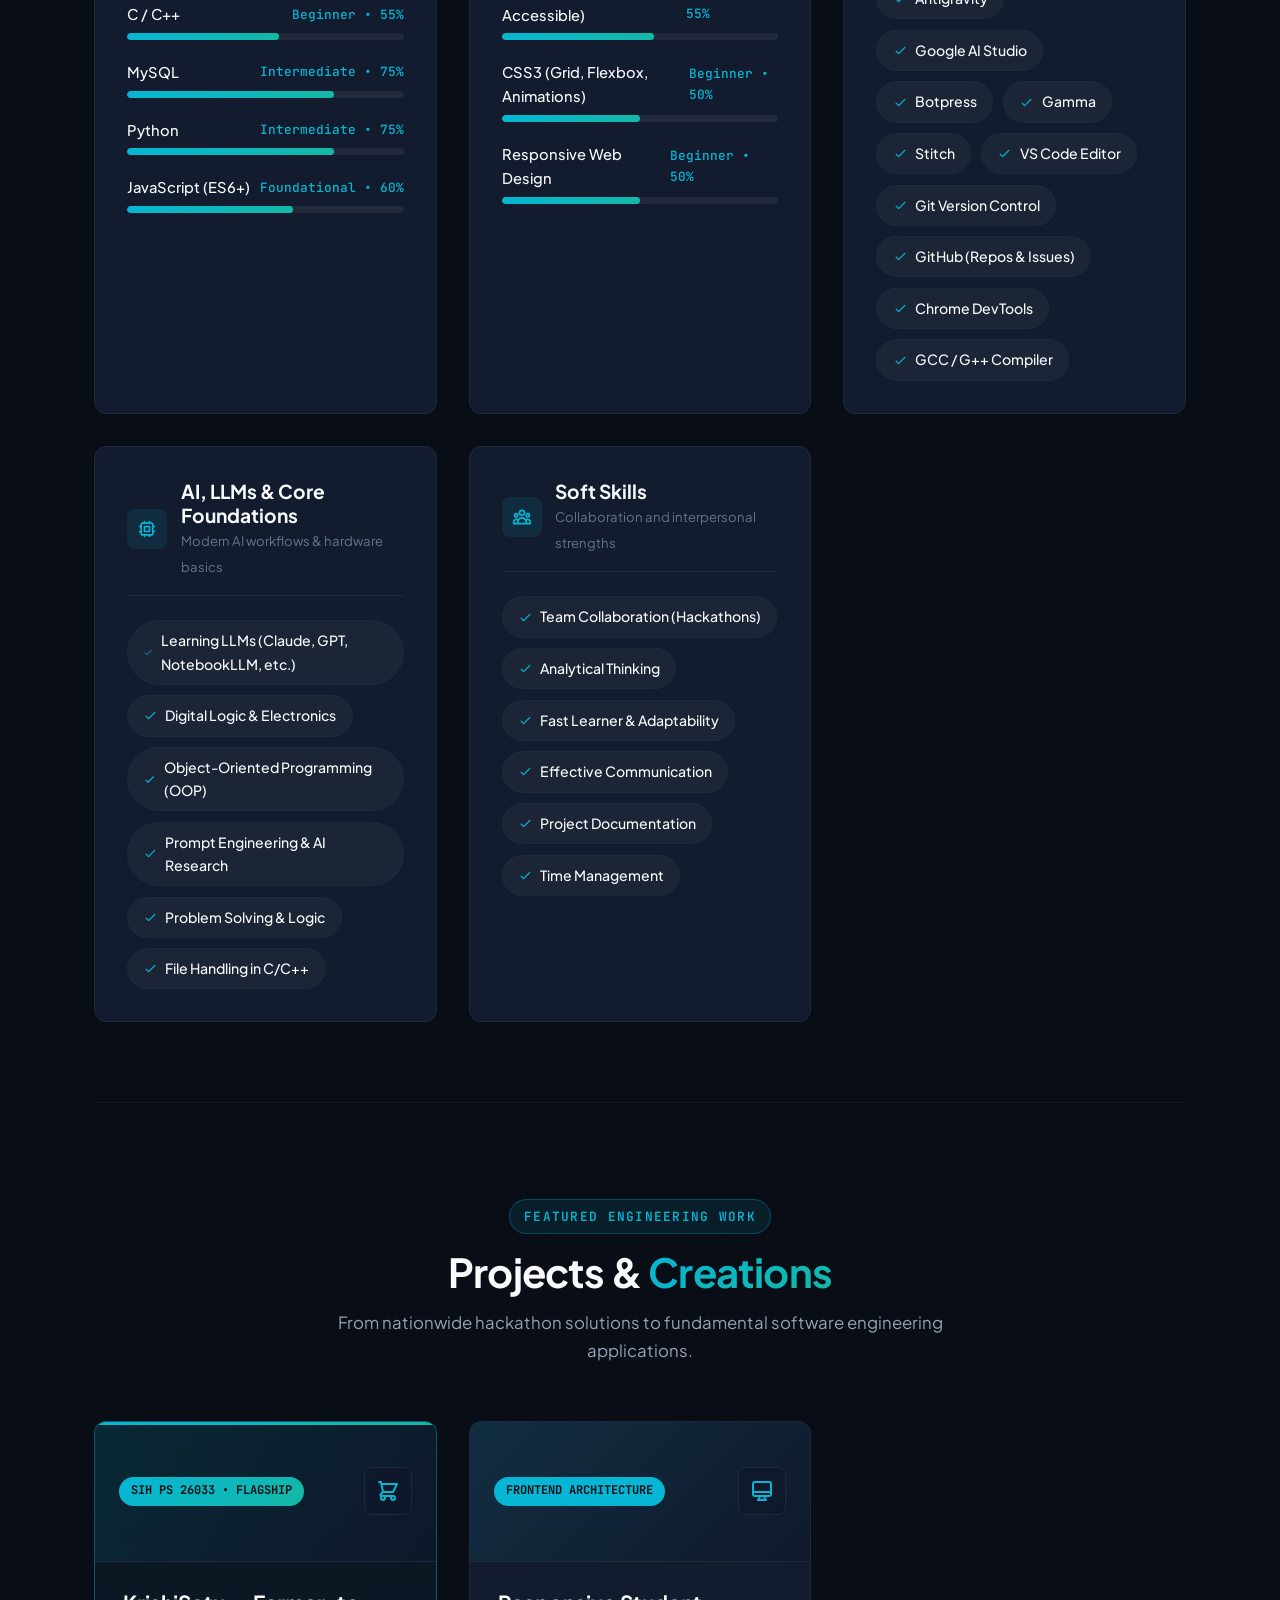
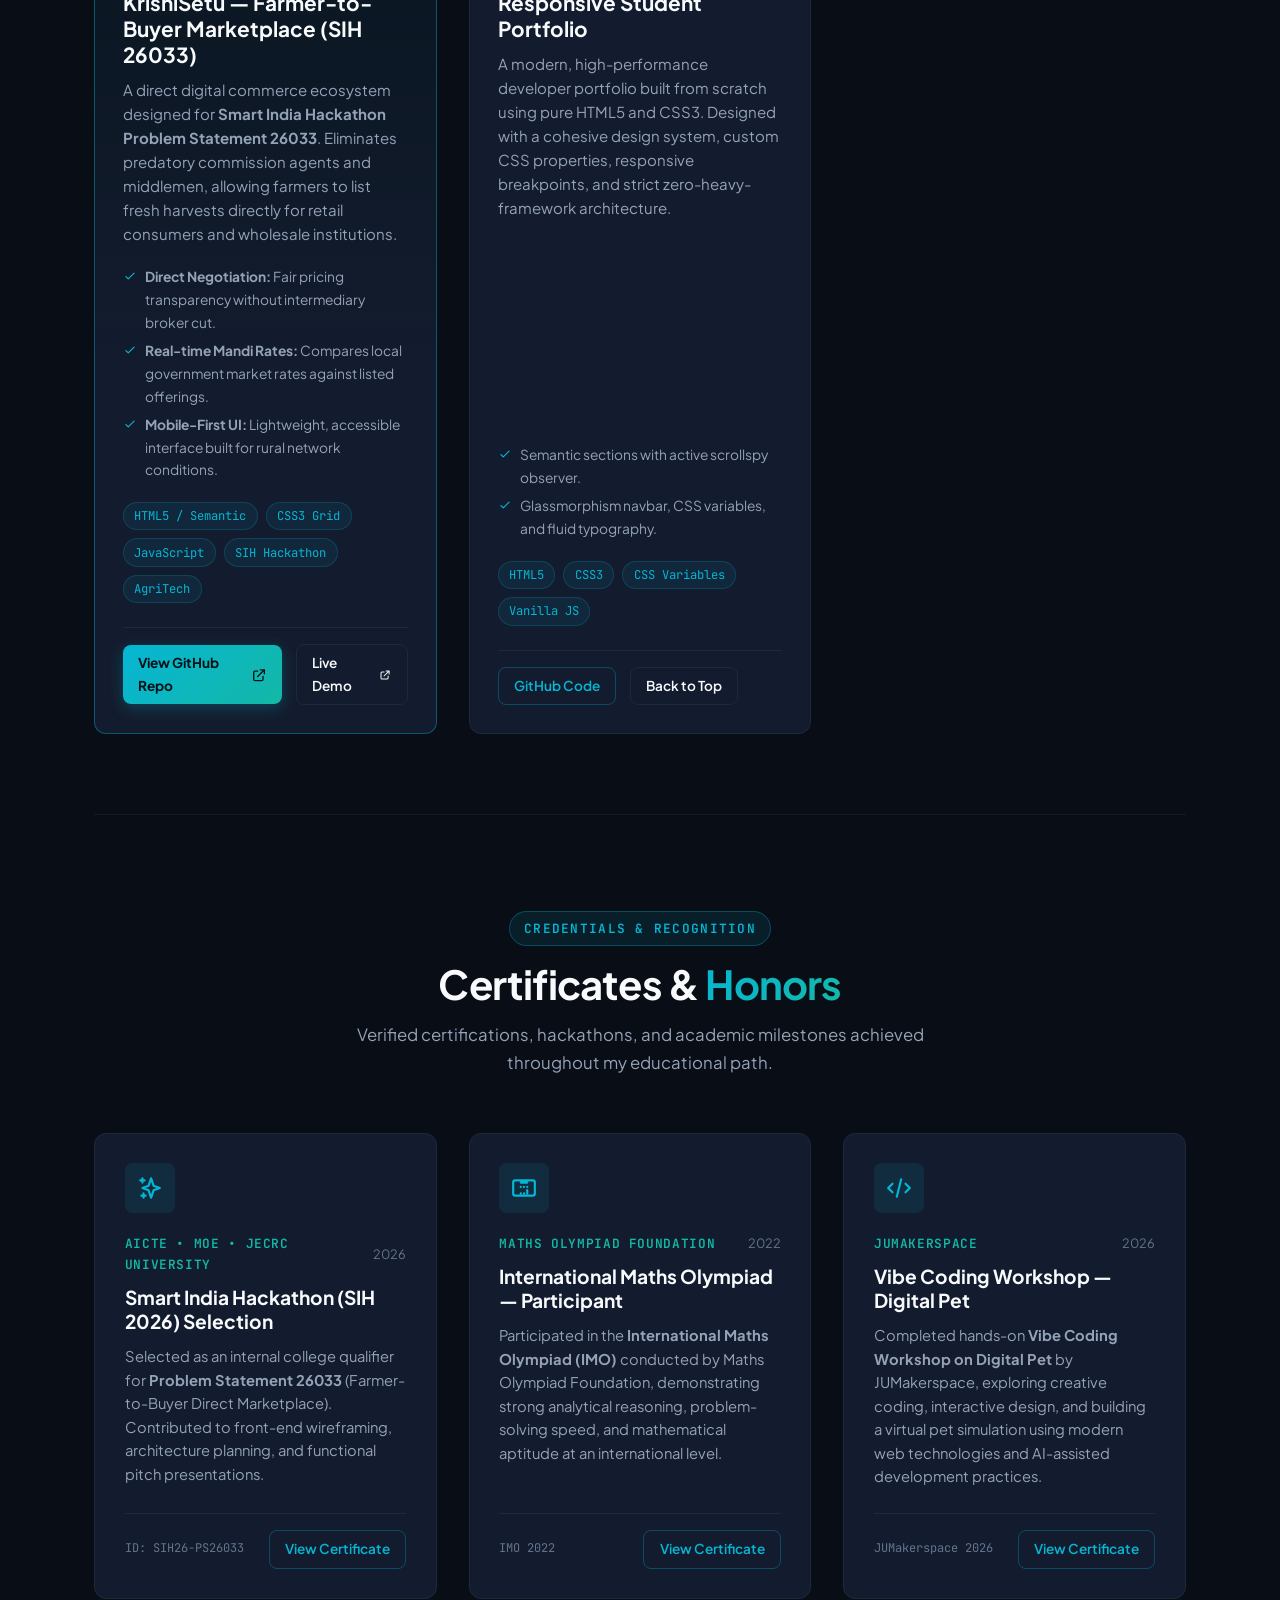
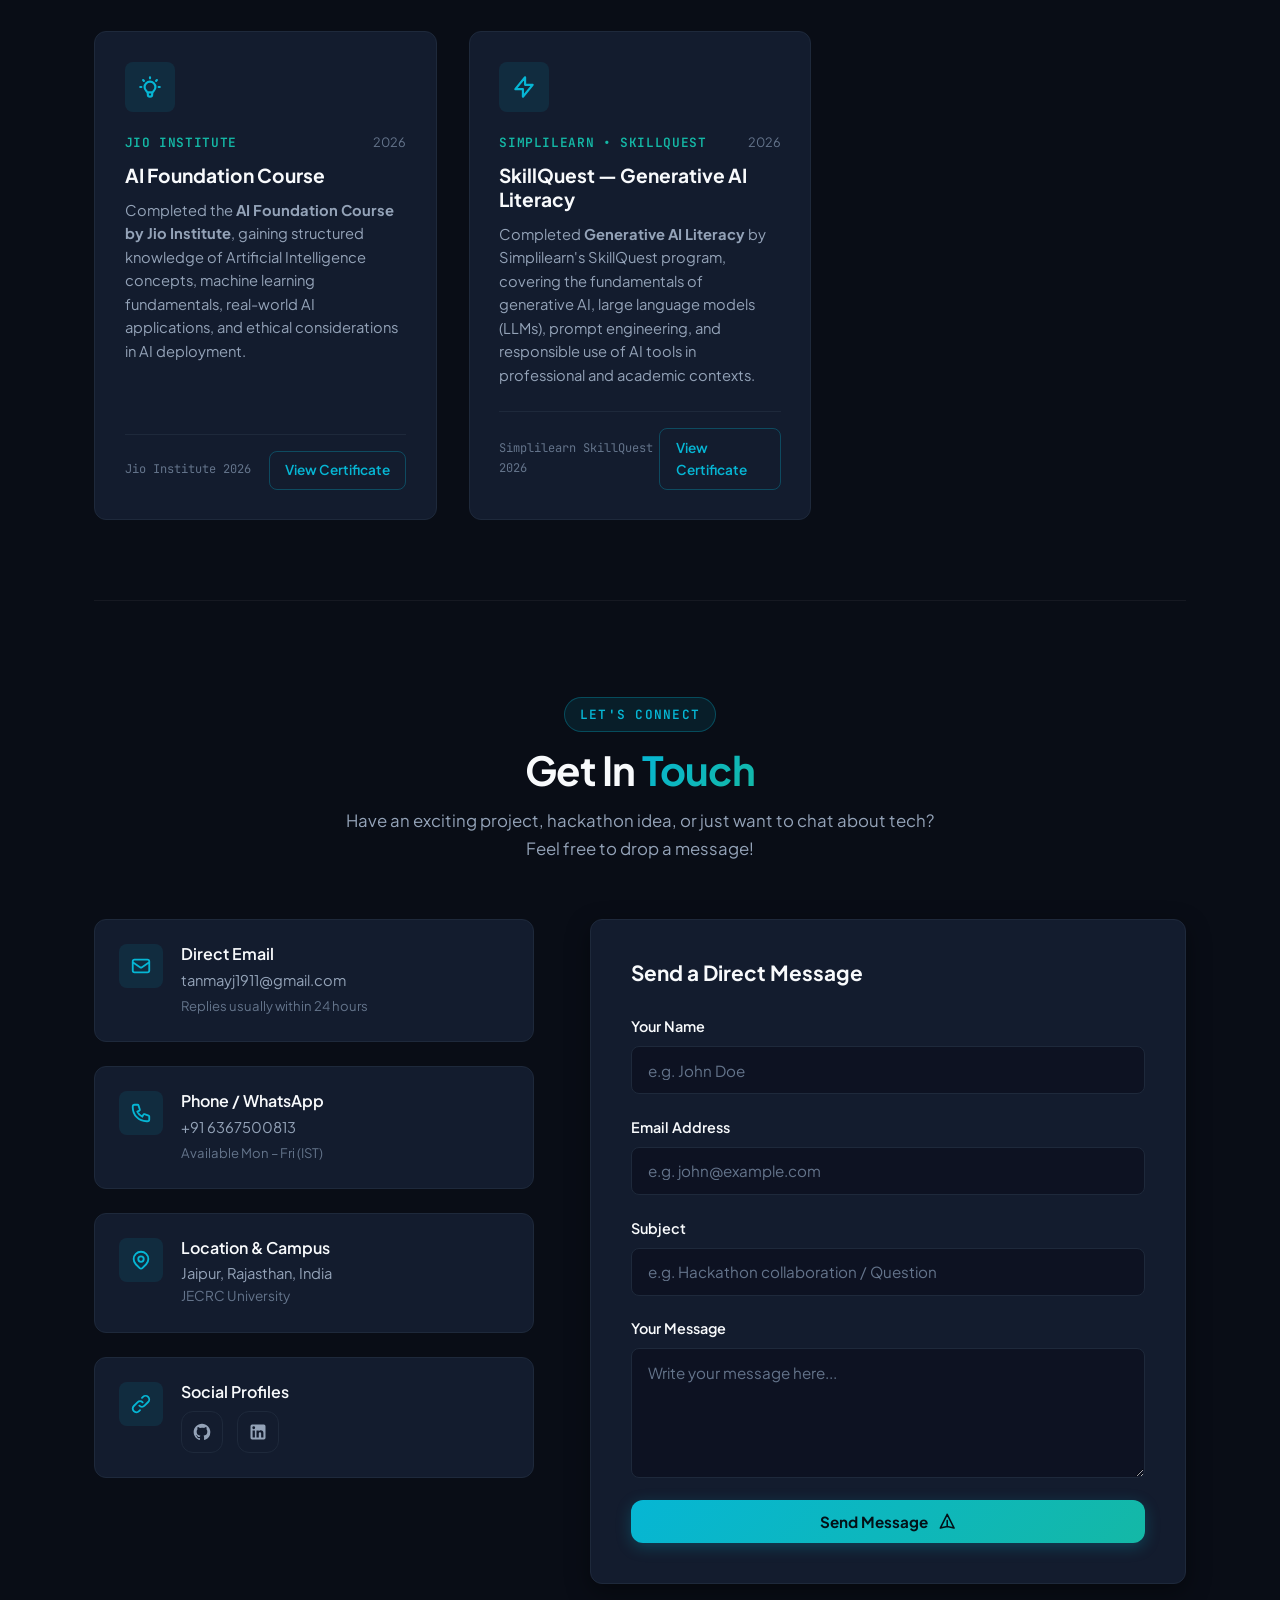
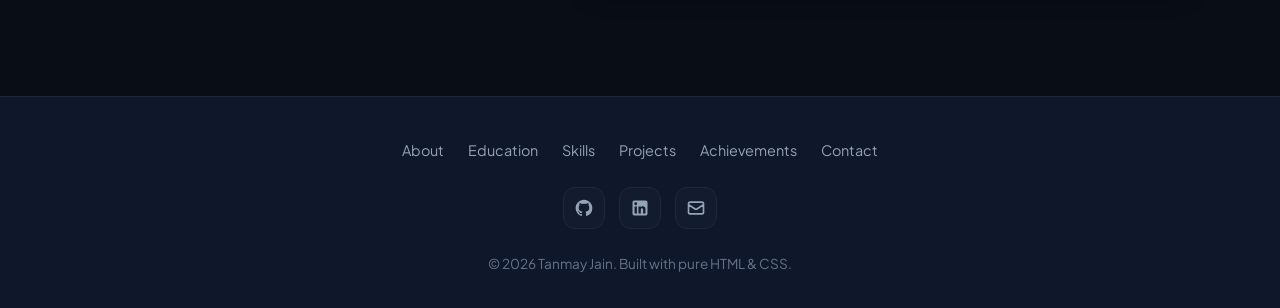
==== commit 6a42833e: "Add avatar image and caption for Tanmay Jain" ====
--- a/index.html
+++ b/index.html
@@ -142,6 +142,15 @@
                 </svg>
                 <div class="avatar-caption">Tanmay Jain &bull; Student</div>
               </div>
+
+              <div class="avatar-inner">
+                <img 
+                   src="pictanmay.jpeg" 
+                   alt="Tanmay Jain" 
+                   class="profile-image"
+                >
+                <div class="avatar-caption">Tanmay Jain &bull; Student</div>
+                </div>
 
               <div class="float-card bottom-left">
                 <div class="float-card-icon">
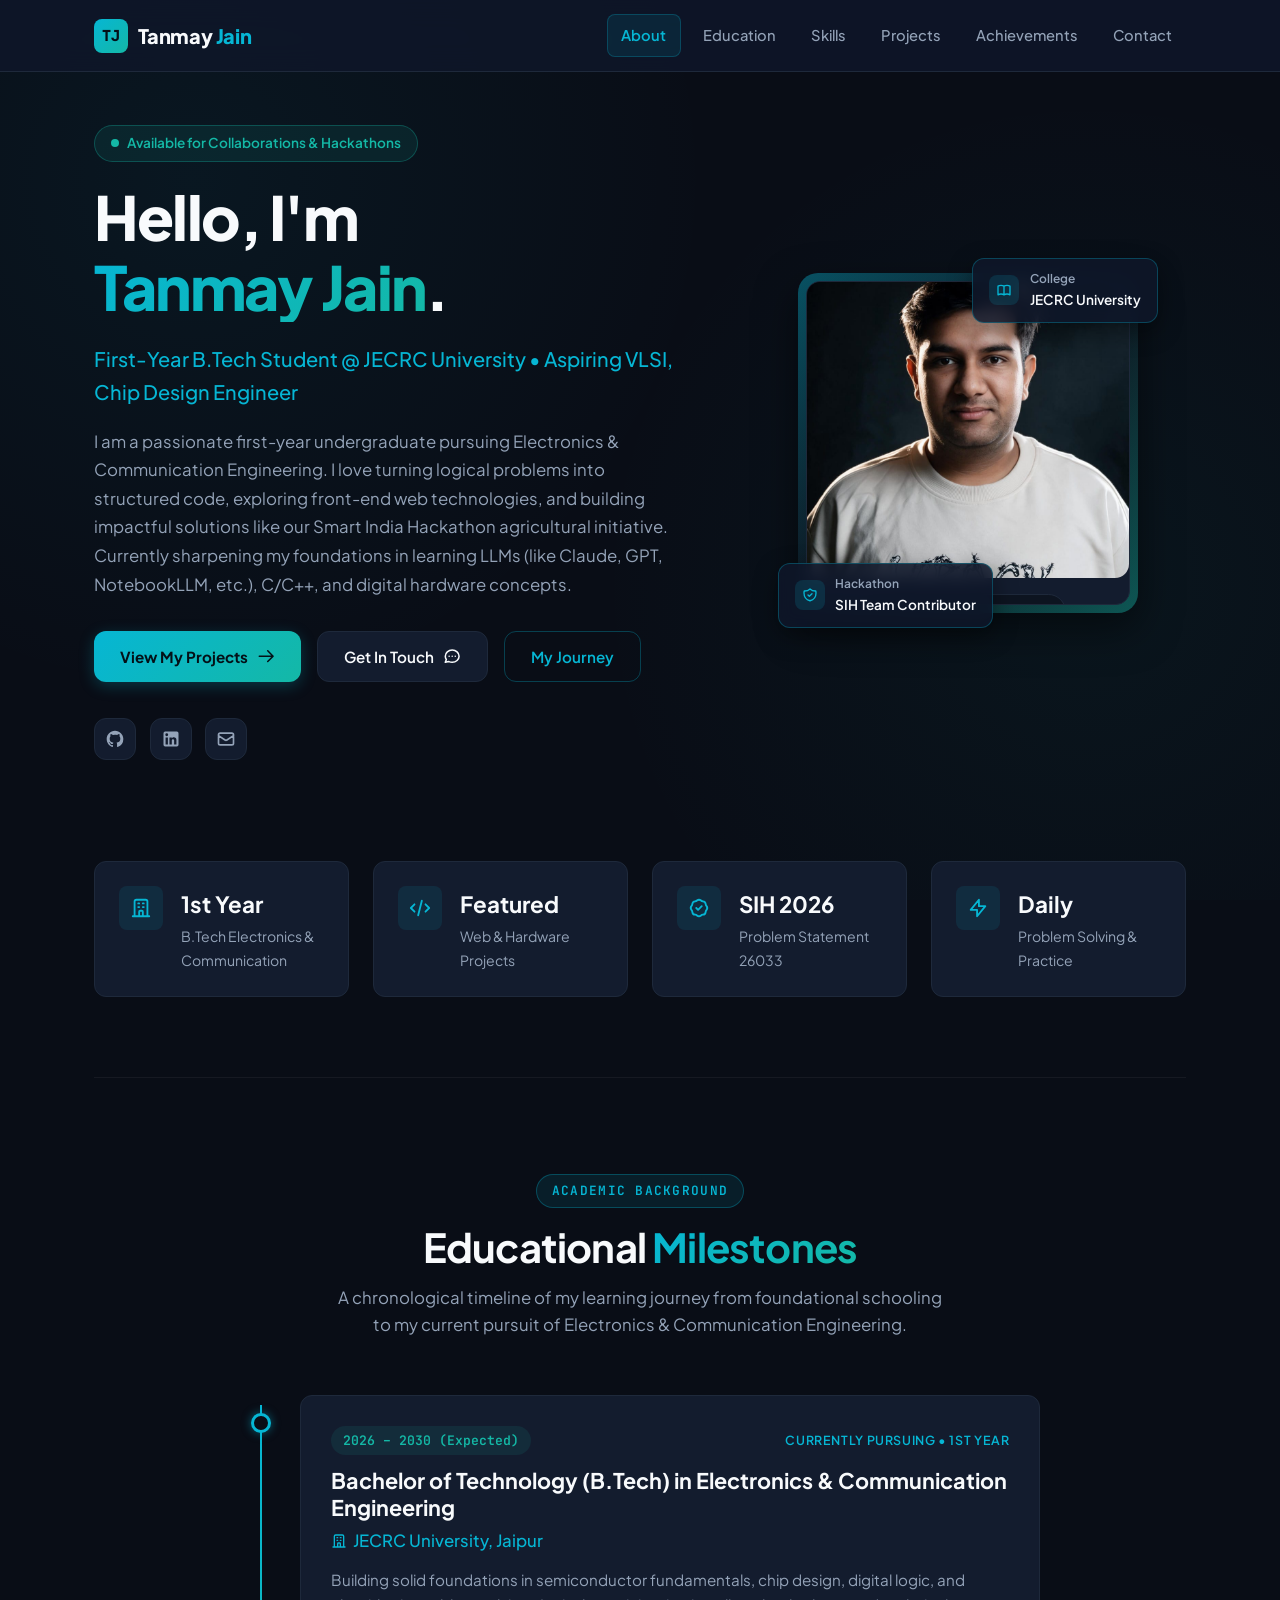
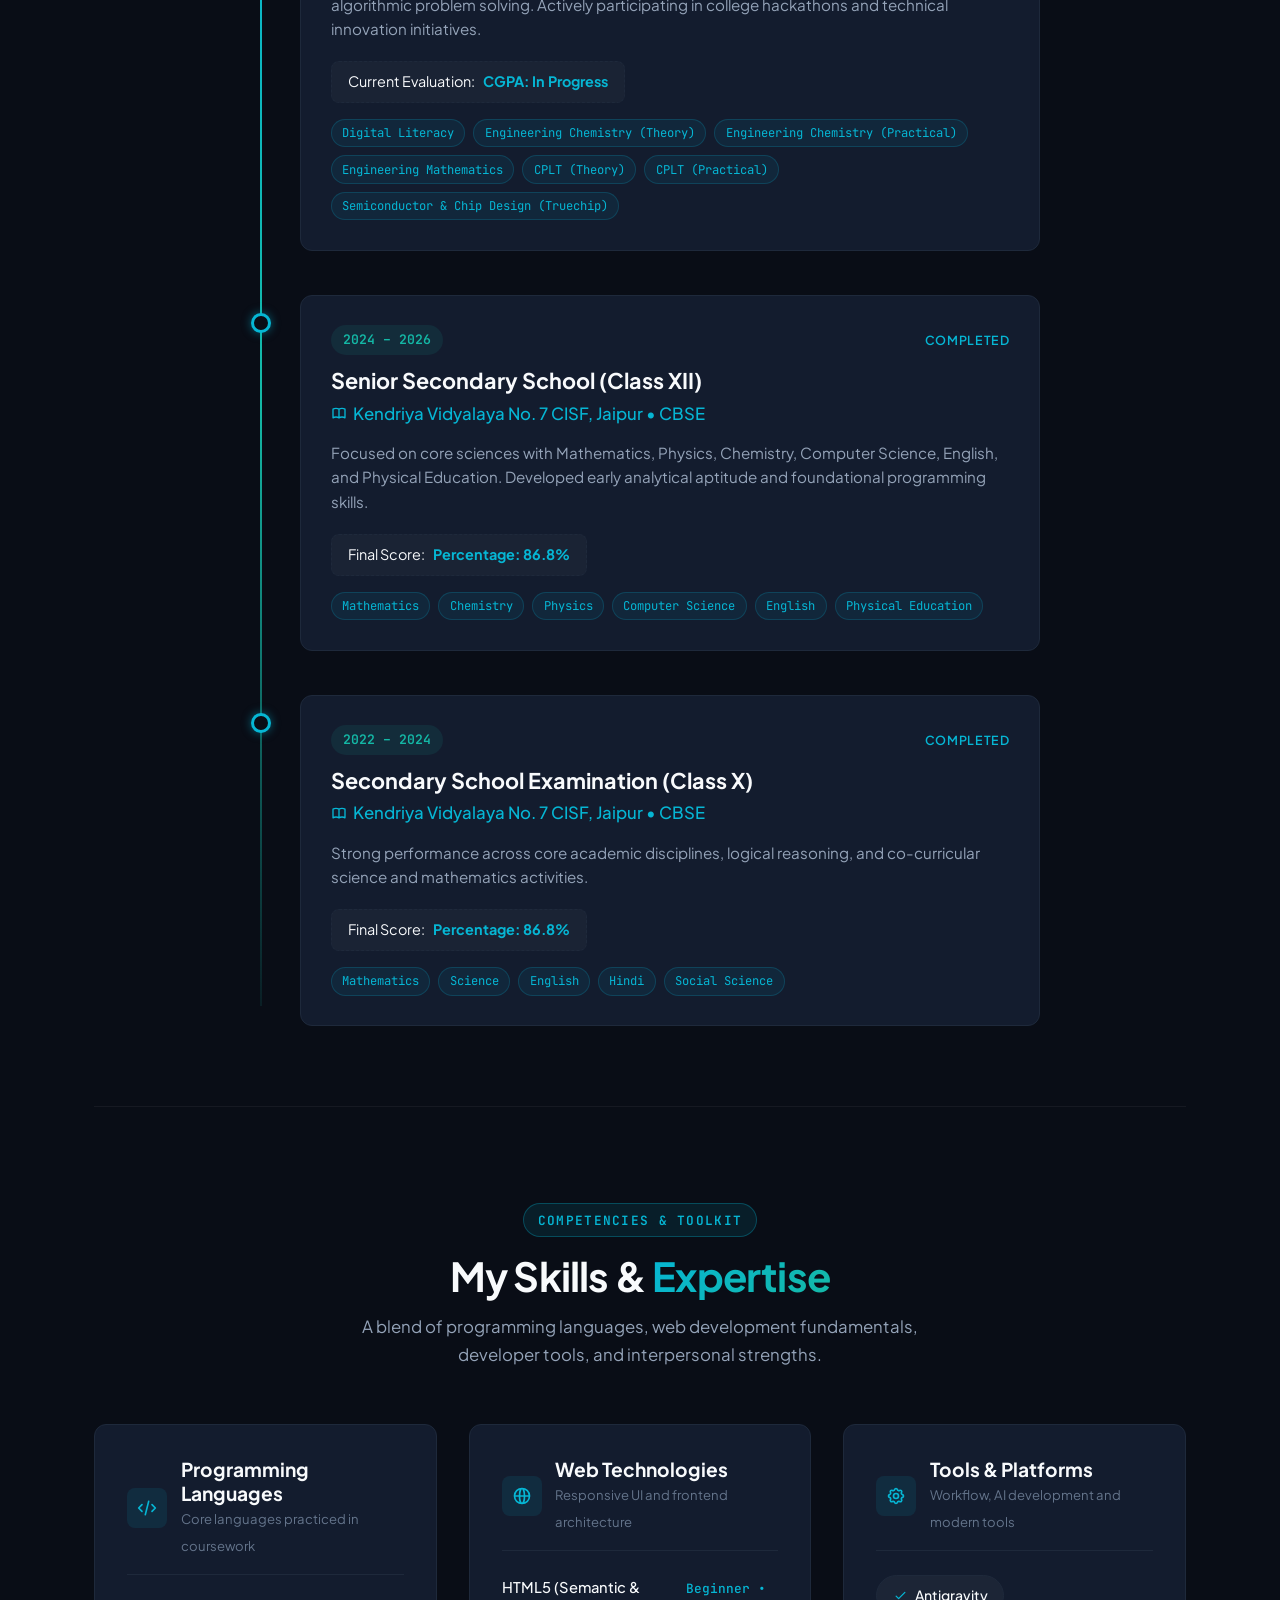
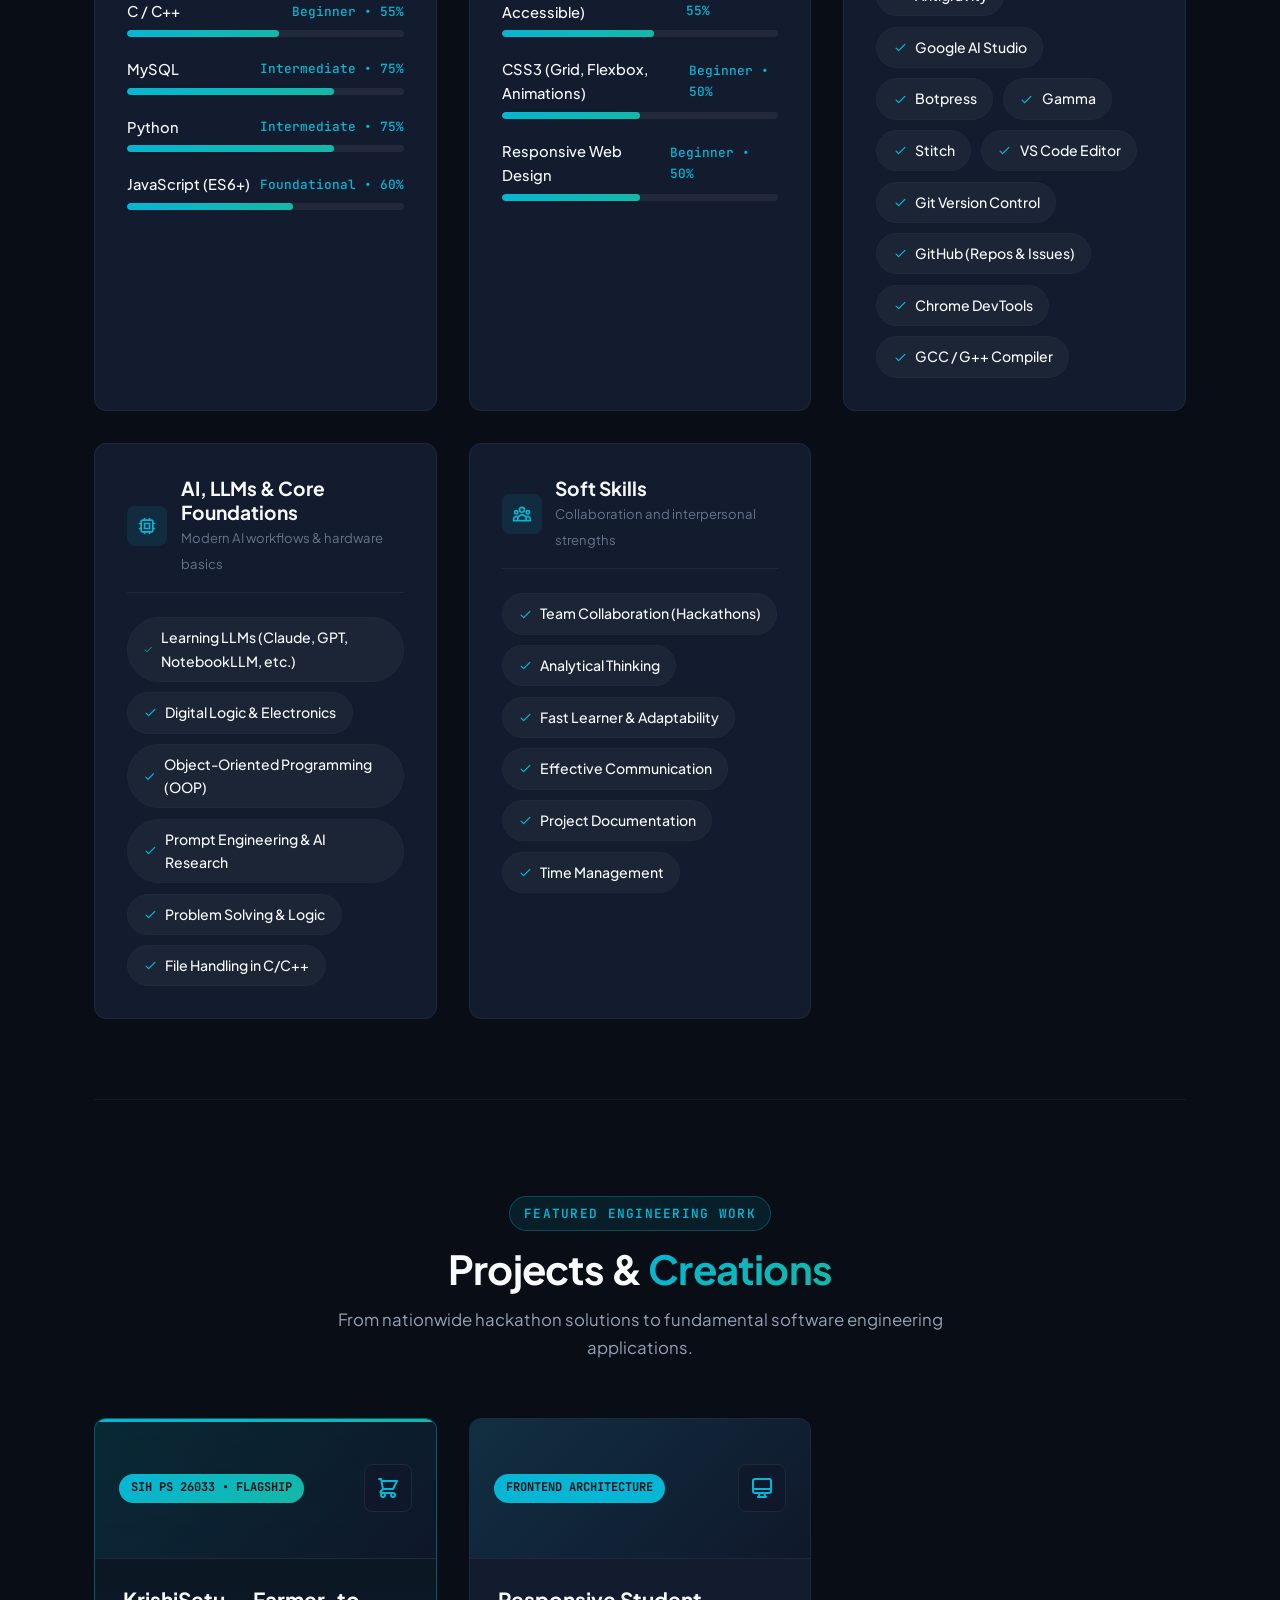
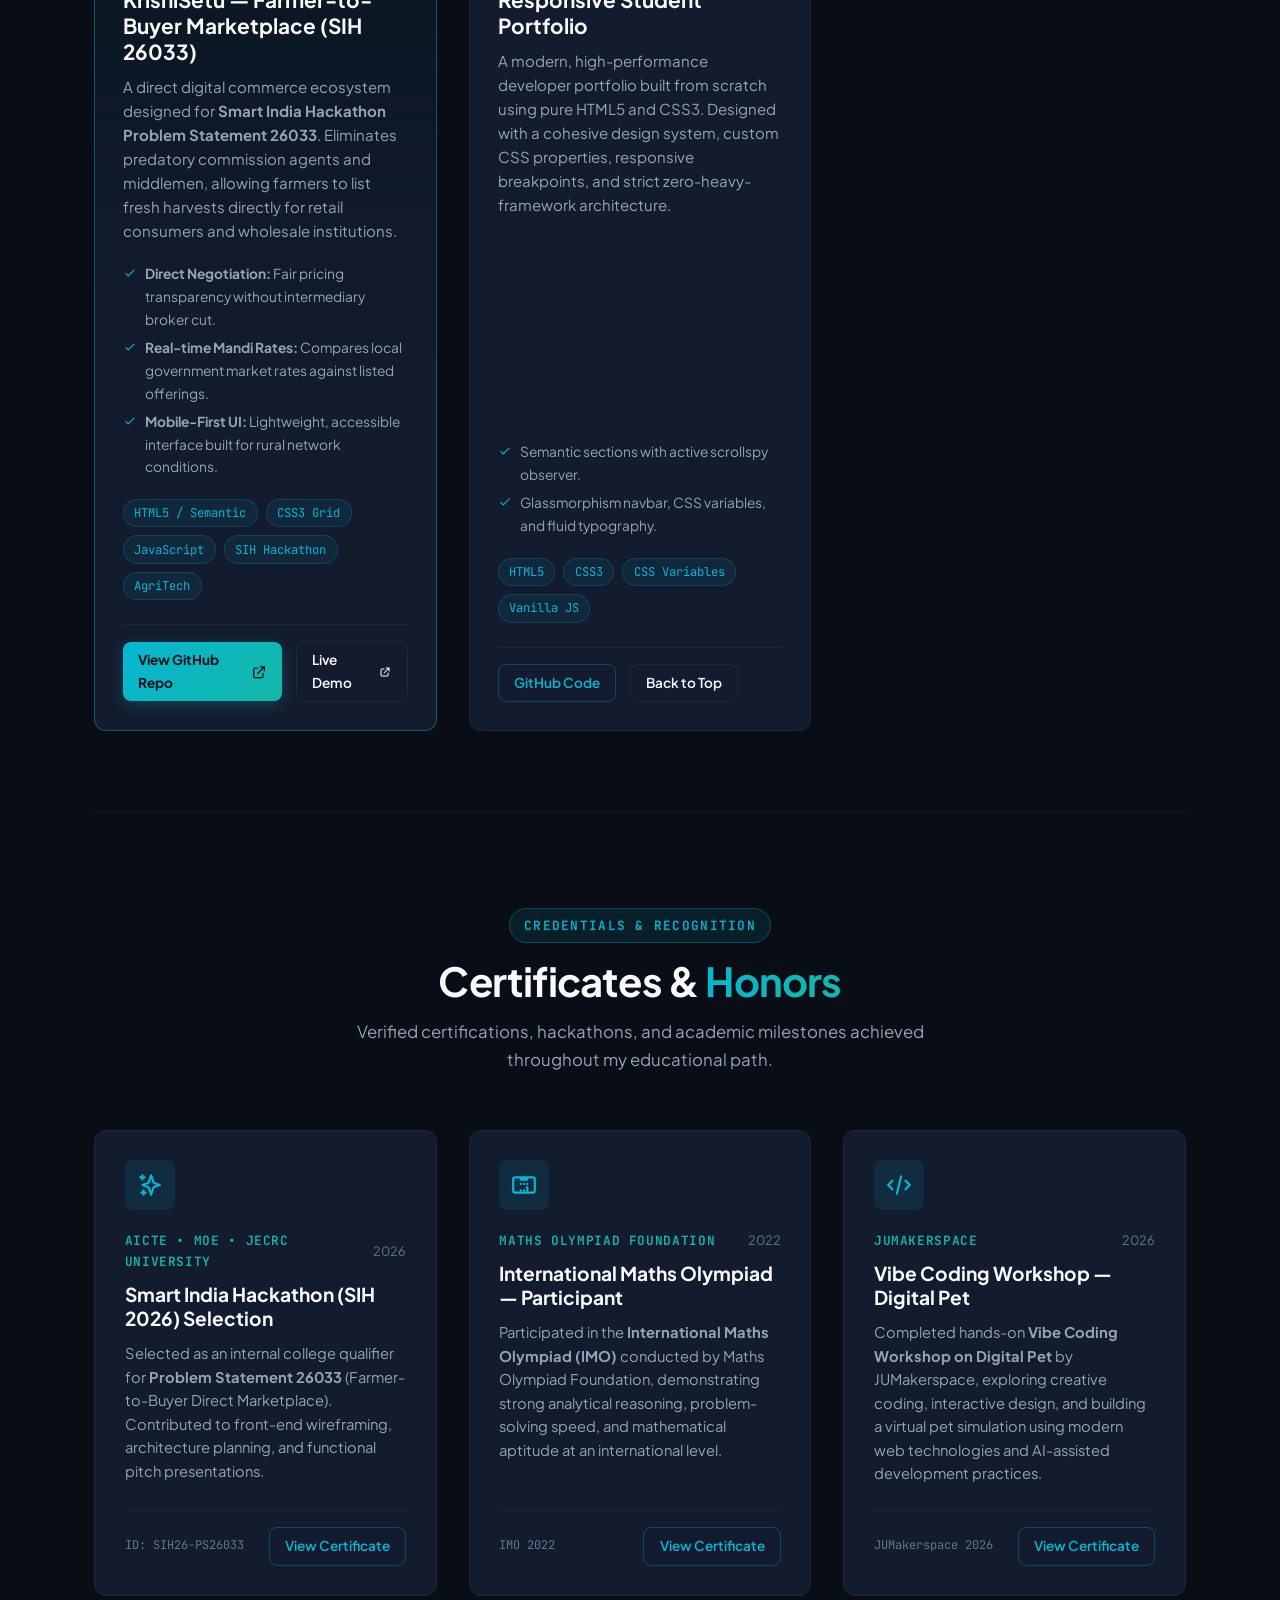
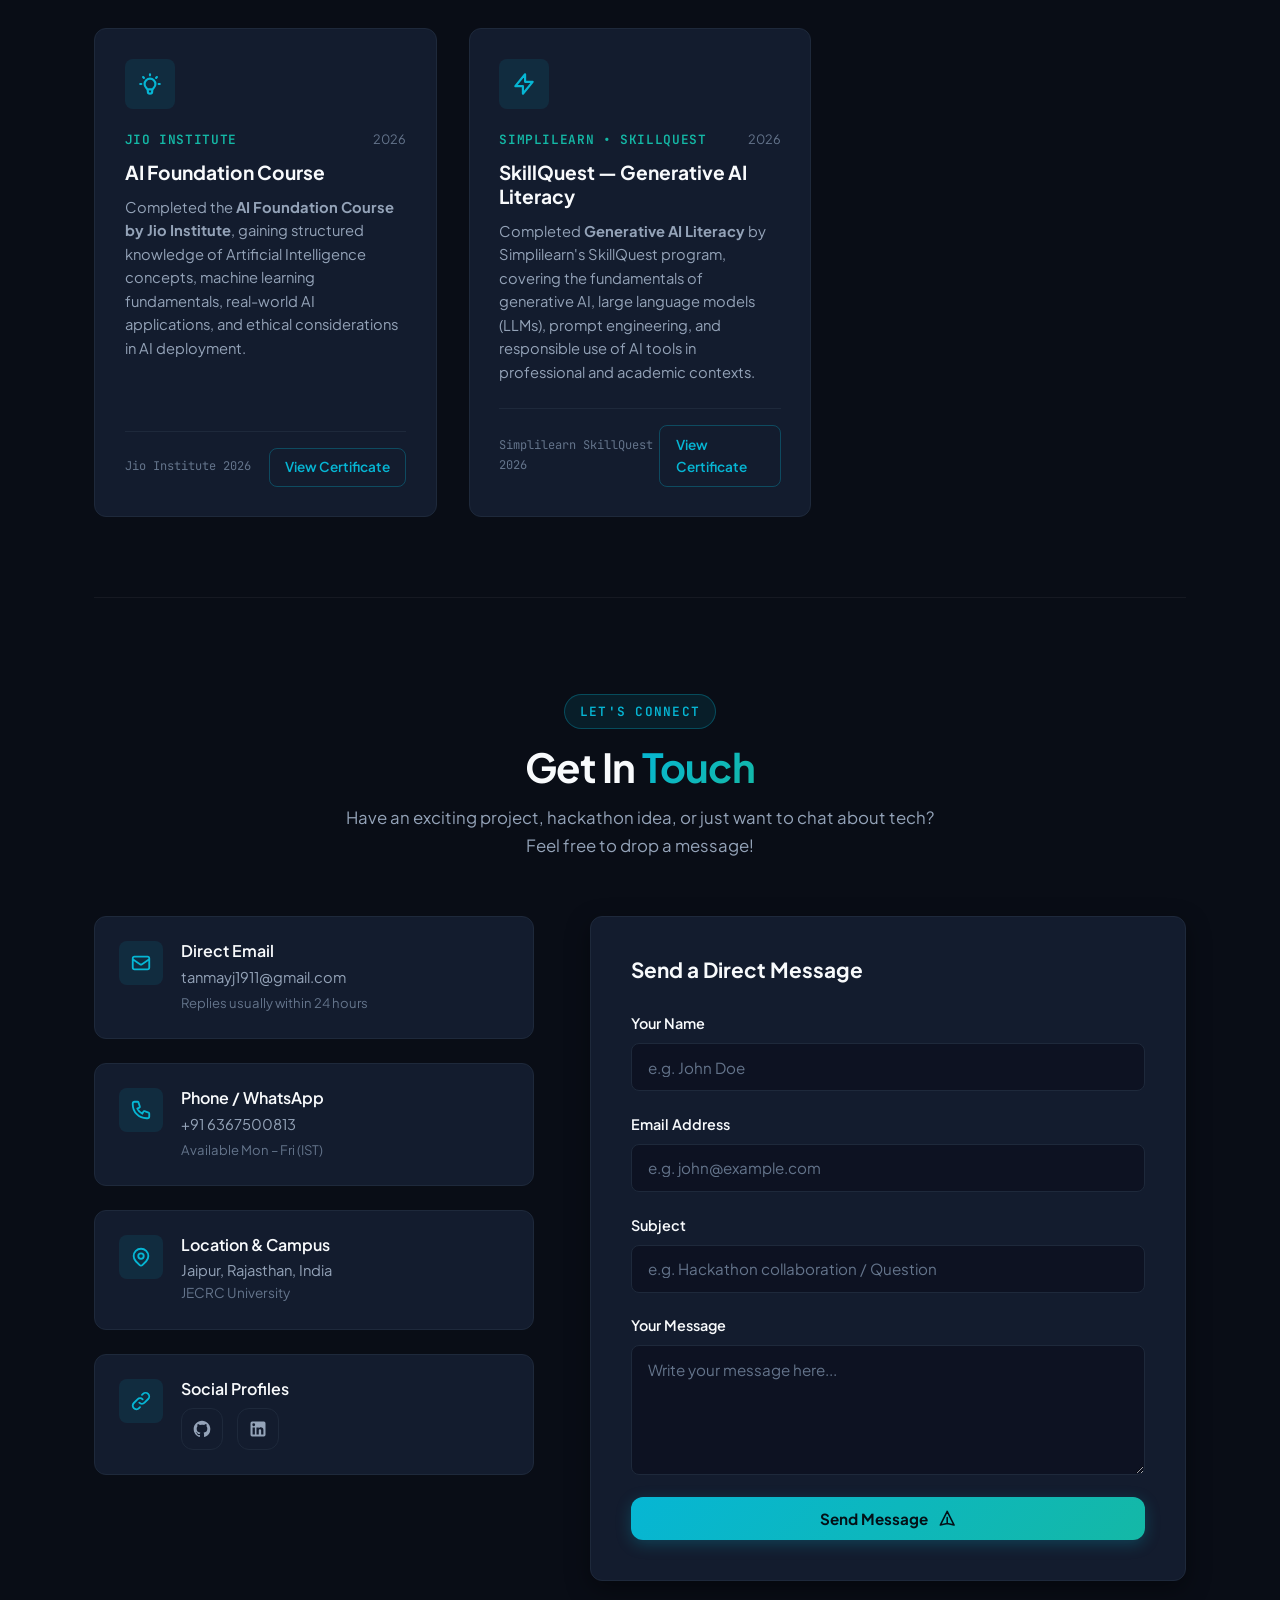
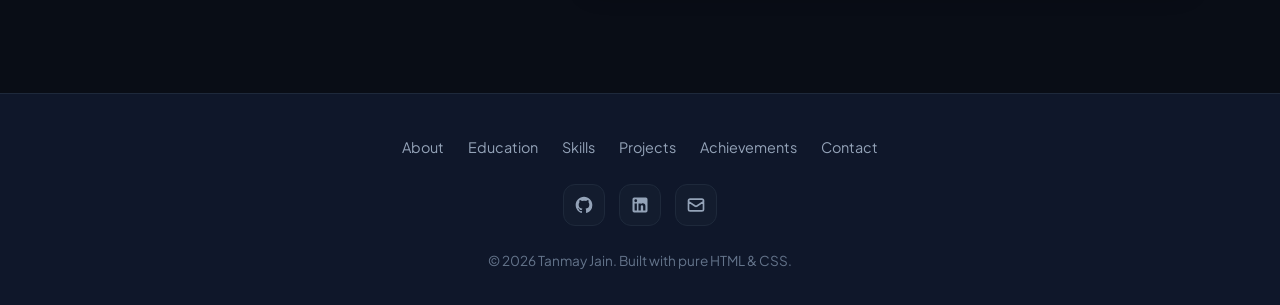
==== commit a2bbb180: "Update index.html" ====
--- a/index.html
+++ b/index.html
@@ -136,13 +136,7 @@
               <!-- Avatar Frame -->
               <!-- REPLACE: Replace SVG placeholder with:
                    <img src="images/profile.jpg" alt="Tanmay Jain" style="width:100%; height:100%; object-fit:cover;"> -->
-              <div class="avatar-inner">
-                <svg class="avatar-placeholder-svg" fill="currentColor" viewBox="0 0 24 24" aria-hidden="true">
-                  <path d="M12 12c2.21 0 4-1.79 4-4s-1.79-4-4-4-4 1.79-4 4 1.79 4 4 4zm0 2c-2.67 0-8 1.34-8 4v2h16v-2c0-2.66-5.33-4-8-4z"/>
-                </svg>
-                <div class="avatar-caption">Tanmay Jain &bull; Student</div>
-              </div>
-
+            
               <div class="avatar-inner">
                 <img 
                    src="pictanmay.jpeg" 
--- a/style.css
+++ b/style.css
@@ -1459,3 +1459,10 @@
     align-items: flex-start;
   }
 }
+.profile-image {
+  width: 100%;
+  height: 100%;
+  object-fit: cover;
+  display: block;
+  border-radius: inherit;
+}
